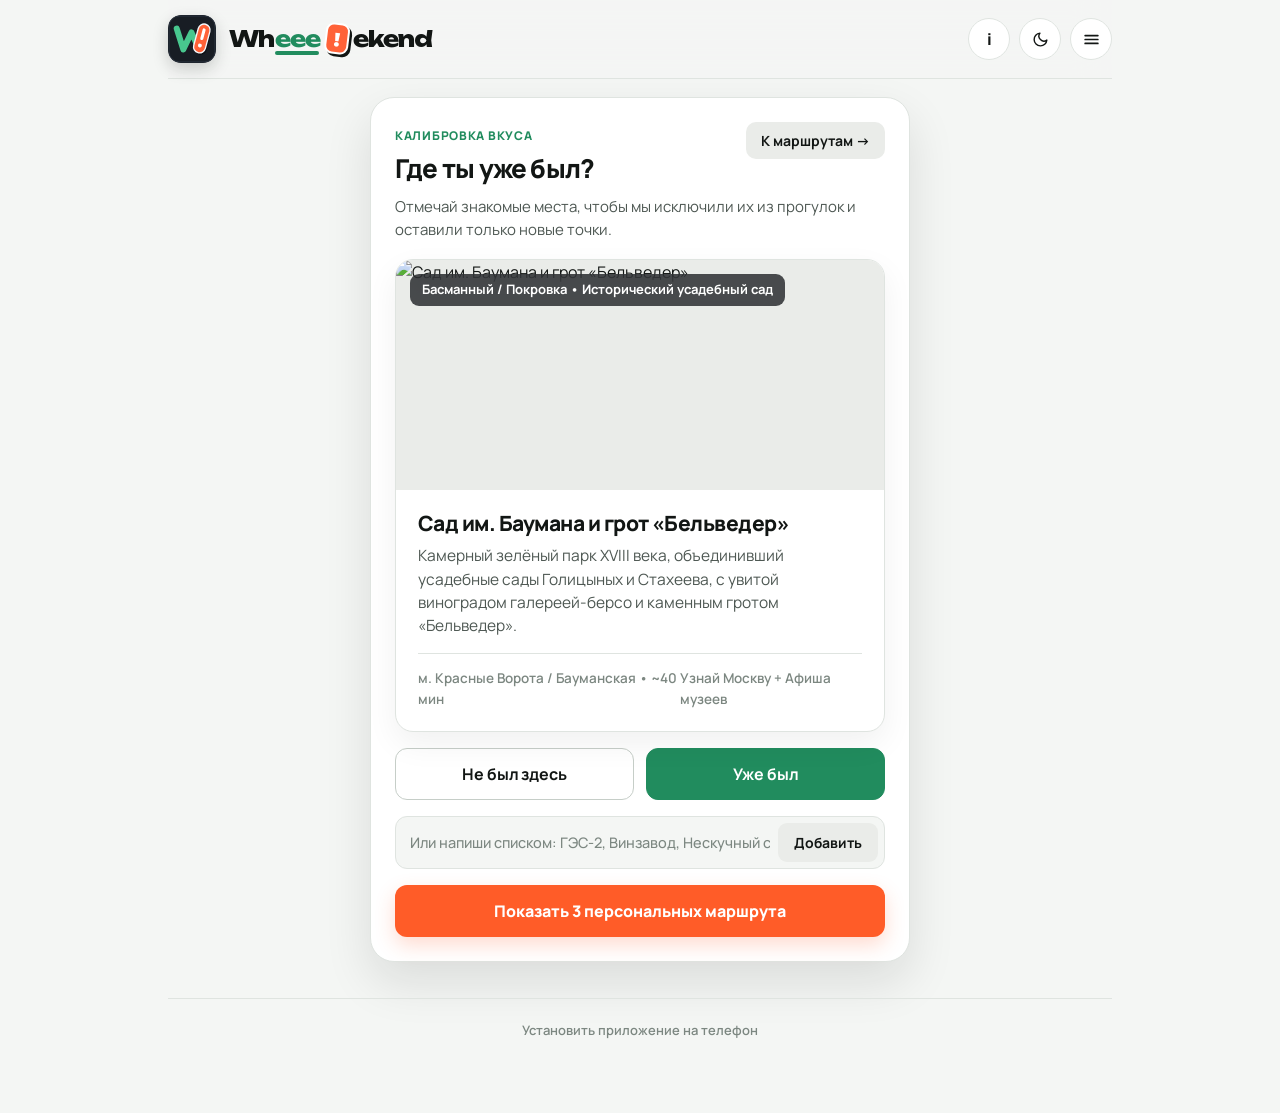
==== index.html @ 203221df "Wheee!ekend PWA: статическая сборка для GitHub Pages" ====
<!DOCTYPE html>
<html lang="ru" data-theme="light">
<head>
  <meta charset="UTF-8" />
  <meta name="viewport" content="width=device-width, initial-scale=1.0, viewport-fit=cover" />
  <meta name="apple-mobile-web-app-capable" content="yes" />
  <meta name="mobile-web-app-capable" content="yes" />
  <meta name="apple-mobile-web-app-status-bar-style" content="default" />
  <meta name="apple-mobile-web-app-title" content="Wheee!ekend" />
  <meta name="application-name" content="Wheee!ekend" />
  <meta name="format-detection" content="telephone=no" />
  <meta name="theme-color" content="#F4F6F4" id="metaThemeColor" />
  <title>Wheee!ekend — Прогулки по Москве и Подмосковью</title>
  <meta name="description" content="Персональные прогулки по Москве и Подмосковью: отмечайте места, где уже были, и получайте маршруты с дворами, выставками и парками. Работает офлайн и помнит ваши отметки." />
  <link rel="manifest" href="manifest.json" />
  <link rel="apple-touch-icon" sizes="180x180" href="apple-touch-icon.png" />
  <link rel="icon" type="image/png" sizes="192x192" href="icon-192.png" />
  <link rel="icon" type="image/svg+xml" href="icon.svg" />
  <link rel="preconnect" href="https://fonts.googleapis.com">
  <link rel="preconnect" href="https://fonts.gstatic.com" crossorigin>
  <link href="https://fonts.googleapis.com/css2?family=Golos+Text:wght@400;500;600;700;800;900&family=JetBrains+Mono:wght@500;700&family=Manrope:wght@500;600;700;800&family=Onest:wght@400;500;600;700;800;900&family=Rubik:ital,wght@0,700;0,800;0,900;1,800&family=Unbounded:wght@600;700;800;900&display=swap" rel="stylesheet">
  <!-- Официальный JS API Яндекс.Карт 2.1 (русский язык) -->
  <script src="https://api-maps.yandex.ru/2.1/?lang=ru_RU" type="text/javascript"></script>
  <link rel="stylesheet" href="styles.css" />
</head>
<body>
  <div class="offline-banner" id="offlineBanner">
    Офлайн-режим — отметки и маршруты сохраняются на телефоне
  </div>
  <div class="app-container">
    <!-- Чистая шапка: слева только иконка и логотип Wheee!ekend, справа — инфо (i), тема и сэндвич-меню -->
    <header class="app-header">
      <div class="brand-block" id="logoHomeBtn">
        <svg class="brand-app-icon" viewBox="0 0 88 88" fill="none" aria-hidden="true">
          <rect width="88" height="88" rx="21" fill="#181D24"/>
          <rect x="2" y="2" width="84" height="84" rx="19" stroke="#2D3644" stroke-width="1.5"/>
          <path d="M16 25 L28 63 L43 32 L57 63 L69 25" stroke="#48C78E" stroke-width="11" stroke-linecap="round" stroke-linejoin="round"/>
          <g transform="rotate(15 62 43)">
            <rect x="51" y="16" width="22" height="54" rx="11" fill="#0D1015" transform="translate(3 3)"/>
            <rect x="51" y="16" width="22" height="54" rx="11" fill="#FF6238" stroke="#F5F7FA" stroke-width="2.5"/>
            <rect x="59.2" y="24" width="5.6" height="22" rx="2.8" fill="#FFFFFF"/>
            <circle cx="62" cy="56.5" r="3.6" fill="#FFFFFF"/>
          </g>
        </svg>

        <span class="wm-hybrid">
          Wh<span class="eee-track">eee</span><span class="bang-hybrid">!</span>ekend
        </span>
      </div>

      <div class="header-actions">
        <!-- Кнопка «i» (Информация об источниках и погоде) -->
        <button type="button" class="icon-circle-btn" id="openInfoModalBtn" title="О приложении и источниках данных" aria-label="Информация">
          i
        </button>

        <!-- Переключатель Тёмной / Светлой темы в правом верхнем углу -->
        <button type="button" class="icon-circle-btn" id="themeToggleBtn" title="Переключить тему" aria-label="Переключить тему">
          <svg id="themeIconSun" class="hidden" width="18" height="18" viewBox="0 0 24 24" fill="none" stroke="currentColor" stroke-width="2" stroke-linecap="round" stroke-linejoin="round">
            <circle cx="12" cy="12" r="5"></circle>
            <line x1="12" y1="1" x2="12" y2="3"></line>
            <line x1="12" y1="21" x2="12" y2="23"></line>
            <line x1="4.22" y1="4.22" x2="5.64" y2="5.64"></line>
            <line x1="18.36" y1="18.36" x2="19.78" y2="19.78"></line>
            <line x1="1" y1="12" x2="3" y2="12"></line>
            <line x1="21" y1="12" x2="23" y2="12"></line>
            <line x1="4.22" y1="19.78" x2="5.64" y2="18.36"></line>
            <line x1="18.36" y1="5.64" x2="19.78" y2="4.22"></line>
          </svg>
          <svg id="themeIconMoon" width="17" height="17" viewBox="0 0 24 24" fill="none" stroke="currentColor" stroke-width="2" stroke-linecap="round" stroke-linejoin="round">
            <path d="M21 12.79A9 9 0 1 1 11.21 3 7 7 0 0 0 21 12.79z"></path>
          </svg>
        </button>

        <!-- Сэндвич-меню -->
        <button type="button" class="icon-circle-btn burger-btn" id="openBurgerMenuBtn" title="Меню разделов" aria-label="Меню">
          <svg width="19" height="19" viewBox="0 0 24 24" fill="none" stroke="currentColor" stroke-width="2.2" stroke-linecap="round">
            <line x1="4" y1="7" x2="20" y2="7"></line>
            <line x1="4" y1="12" x2="20" y2="12"></line>
            <line x1="4" y1="17" x2="20" y2="17"></line>
          </svg>
        </button>
      </div>
    </header>

    <!-- Компактная строка «Дообучить» над контентом (строго в одну линию, кнопка справа) -->
    <div class="teach-slim-bar" id="teachSlimBar">
      <div class="tsb-left">
        <span class="tsb-dot"></span>
        <span class="tsb-text">В памяти <strong id="headerVisitedCount">0</strong> мест</span>
      </div>
      <button type="button" class="tsb-action-btn" id="openSwipeOverlayBtn">
        Дообучить свайпами →
      </button>
    </div>

    <!-- ==================== ЭКРАН 1: СВАЙПЕР КАЛИБРОВКИ (ПРИ ПЕРВОМ ВХОДЕ ИЛИ ПО КНОПКЕ ДООБУЧИТЬ) ==================== -->
    <section id="onboardingSwipeScreen" class="swipe-screen hidden">
      <div class="swipe-screen-inner">
        <div class="swipe-top-bar">
          <div>
            <span class="eyebrow-tag">Калибровка вкуса</span>
            <h2 class="swipe-heading">Где ты уже был?</h2>
          </div>
          <button type="button" class="skip-to-routes-btn" id="finishOnboardingBtn">
            К маршрутам →
          </button>
        </div>

        <p class="swipe-instructions">
          Отмечай знакомые места, чтобы мы исключили их из прогулок и оставили только новые точки.
        </p>

        <!-- Стек карточек для свайпа -->
        <div class="tinder-stage" id="tinderStage">
          <!-- Карточка рендерится из JS -->
        </div>

        <!-- Чистые однострочные кнопки управления свайпом -->
        <div class="tinder-controls">
          <button type="button" class="tinder-action-btn btn-not-visited" id="swipeLeftBtn">
            Не был здесь
          </button>

          <button type="button" class="tinder-action-btn btn-visited" id="swipeRightBtn">
            Уже был
          </button>
        </div>

        <!-- Быстрое текстовое дообучение прямо под свайпером -->
        <div class="swipe-text-teach-box">
          <form id="quickTellForm" class="quick-tell-form">
            <input
              type="text"
              id="quickTellInput"
              placeholder="Или напиши списком: ГЭС-2, Винзавод, Нескучный сад..."
              autocomplete="off"
            />
            <button type="submit">Добавить</button>
          </form>
          <div id="quickTellFeedback" class="quick-tell-feedback hidden"></div>
        </div>

        <div class="swipe-bottom-cta">
          <button type="button" class="primary-cta-wide" id="goMainRoutesBigBtn">
            Показать 3 персональных маршрута
          </button>
        </div>
      </div>
    </section>

    <!-- ==================== ЭКРАН 2: ГЛАВНЫЙ ЭКРАН (ТОЛЬКО МАРШРУТ И НАСТРОЙКА) ==================== -->
    <main id="mainWalkScreen" class="main-walk-screen">
      <!-- Блок настройки прогулки -->
      <section class="walk-builder-card">
        <div class="builder-header">
          <div>
            <span class="eyebrow-tag">Настройка прогулки</span>
            <h1 class="builder-title">Куда пойдём сегодня?</h1>
          </div>
          <button type="button" class="reload-routes-btn" id="reloadRoutesTopBtn">
            Пересобрать маршруты
          </button>
        </div>

        <!-- 1. Фокус прогулки -->
        <div class="builder-row">
          <label class="builder-label">Фокус и настроение</label>
          <div class="pill-selector" id="focusPills">
            <button type="button" class="choice-pill active" data-focus="mix">
              Микс: дворы + выставка + парк
            </button>
            <button type="button" class="choice-pill" data-focus="courtyard">
              Тайные дворы и архитектура
            </button>
            <button type="button" class="choice-pill" data-focus="exhibition">
              Актуальные выставки и музеи
            </button>
            <button type="button" class="choice-pill" data-focus="nature">
              Парки, усадьбы и экотропы
            </button>
            <button type="button" class="choice-pill" data-focus="suburb">
              Выезд в Подмосковье
            </button>
          </div>
        </div>

        <!-- 2. Длительность и Район -->
        <div class="builder-grid-2">
          <div class="builder-row">
            <label class="builder-label">Время на прогулку</label>
            <div class="duration-tabs" id="durationPills">
              <button type="button" class="dur-tab" data-duration="short">
                <strong>1.5–2 часа</strong>
                <span>3 шага</span>
              </button>
              <button type="button" class="dur-tab active" data-duration="medium">
                <strong>2.5–3.5 часа</strong>
                <span>4 шага</span>
              </button>
              <button type="button" class="dur-tab" data-duration="long">
                <strong>4–5 часов</strong>
                <span>5 шагов</span>
              </button>
            </div>
          </div>

          <div class="builder-row">
            <label class="builder-label">Район Москвы или Подмосковья</label>
            <select id="clusterDropdown" class="editorial-select" aria-label="Район прогулки">
              <option value="any">Любой район (3 разных района на выбор)</option>
            </select>
            <label class="new-ex-checkbox">
              <input type="checkbox" id="allowVisitedNewEx" checked />
              <span>Звать в знакомые музеи, если там идёт <strong>новая выставка</strong></span>
            </label>
          </div>
        </div>
      </section>

      <!-- Переключатель 3 предложенных маршрутов (Карусель с выглядывающей карточкой) -->
      <section class="routes-showcase" id="routesShowcaseSection">
        <div class="carousel-section-top">
          <div class="cst-left">
            <span class="eyebrow-tag">Выбери вариант прогулки</span>
            <h2 class="carousel-section-title">3 маршрута на выбор</h2>
          </div>
          <div class="carousel-controls-right">
            <div class="carousel-dots" id="routesCarouselDots"></div>
            <div class="carousel-arrows">
              <button type="button" class="carousel-nav-btn" id="carouselPrevBtn" aria-label="Предыдущий маршрут">←</button>
              <button type="button" class="carousel-nav-btn" id="carouselNextBtn" aria-label="Следующий маршрут">→</button>
            </div>
          </div>
        </div>

        <div class="routes-carousel-viewport" id="routesThreeTabs"></div>

        <!-- Единый блок выбранного маршрута: Обложка -> Карта -> Связанная цепь шагов 1-2-3-4 -->
        <div id="selectedRouteView" class="selected-route-view"></div>
      </section>
    </main>

    <!-- ==================== ЭКРАН 3 (РАЗДЕЛ ИЗ СЭНДВИЧ-МЕНЮ): МОЯ БАЗА ОТМЕЧЕННЫХ МЕСТ ==================== -->
    <section id="memorySectionScreen" class="memory-section-screen hidden">
      <div class="memory-drawer-card">
        <div class="drawer-header-row">
          <div>
            <span class="eyebrow-tag">Раздел памяти</span>
            <h2 class="drawer-title">Отмечено «Уже был»: <span id="drawerVisitedCount">0</span> из <span id="drawerTotalCount">0</span></h2>
          </div>
          <div class="drawer-btn-group">
            <button type="button" class="outline-btn" id="openSwipeFromBottomBtn">
              Дообучить свайпами
            </button>
            <button type="button" class="outline-btn" id="backToRoutesFromMemoryBtn">
              ← Назад к маршрутам
            </button>
          </div>
        </div>

        <p style="font-size:13.5px; color:var(--text-secondary); margin-bottom:14px;">
          Все места ниже исключены из генерации обычных прогулок. Нажми на крестик рядом с местом, если хочешь снова включить его в маршруты.
        </p>

        <div id="visitedChipsContainer" class="visited-chips-list"></div>
      </div>
    </section>

    <!-- Аккуратный скромный футер в самом низу -->
    <footer class="app-minimal-footer">
      <button type="button" class="footer-subtle-link" id="installFooterBtn">
        Установить приложение на телефон
      </button>
      <button type="button" class="footer-subtle-link" id="openIphoneBtn">
        Открыть на iPhone (QR-код)
      </button>
    </footer>
  </div>

  <!-- ==================== ВЫЕЗЖАЮЩЕЕ СПРАВА НА ВЕСЬ ЭКРАН СЭНДВИЧ-МЕНЮ ==================== -->
  <div class="burger-drawer-backdrop" id="burgerMenuModal" aria-hidden="true" inert>
    <aside class="burger-drawer-panel">
      <div class="burger-sheet-top">
        <div class="brand-block" style="pointer-events:none;">
          <svg class="brand-app-icon" style="width:40px;height:40px;border-radius:11px;" viewBox="0 0 88 88" fill="none">
            <rect width="88" height="88" rx="21" fill="#181D24"/>
            <rect x="2" y="2" width="84" height="84" rx="19" stroke="#2D3644" stroke-width="1.5"/>
            <path d="M16 25 L28 63 L43 32 L57 63 L69 25" stroke="#48C78E" stroke-width="11" stroke-linecap="round" stroke-linejoin="round"/>
            <g transform="rotate(15 62 43)">
              <rect x="51" y="16" width="22" height="54" rx="11" fill="#0D1015" transform="translate(3 3)"/>
              <rect x="51" y="16" width="22" height="54" rx="11" fill="#FF6238" stroke="#F5F7FA" stroke-width="2.5"/>
              <rect x="59.2" y="24" width="5.6" height="22" rx="2.8" fill="#FFFFFF"/>
              <circle cx="62" cy="56.5" r="3.6" fill="#FFFFFF"/>
            </g>
          </svg>
          <span class="wm-hybrid" style="font-size:19px;">
            Wh<span class="eee-track">eee</span><span class="bang-hybrid" style="width:21px;height:27px;font-size:16px;">!</span>ekend
          </span>
        </div>
        <button type="button" class="close-btn" id="closeBurgerMenuBtn" aria-label="Закрыть меню">✕</button>
      </div>

      <!-- Выделенная плашка «Дообучить» прямо сверху в сэндвич-меню -->
      <div class="burger-teach-card">
        <div>
          <span class="eyebrow-tag">Калибровка вкуса</span>
          <h3>Дообучить систему свайпами</h3>
          <p>Отмечено «Уже был»: <strong id="burgerVisitedCount">0</strong> мест</p>
        </div>
        <button type="button" class="primary-cta-wide" id="burgerOpenSwipeBtn" style="height:48px; font-size:15px;">
          Открыть карточки свайпа
        </button>
      </div>

      <!-- Разделы навигации -->
      <nav class="burger-nav-list">
        <button type="button" class="burger-nav-item" id="installAppBtn">
          <span>Установить приложение на телефон</span>
          <span class="nav-arrow">↓</span>
        </button>
        <button type="button" class="burger-nav-item" id="navToRoutesBtn">
          <span>Маршруты прогулки</span>
          <span class="nav-arrow">→</span>
        </button>
        <button type="button" class="burger-nav-item" id="navToMemoryBtn">
          <span>Мои посещённые места (база «Уже был»)</span>
          <span class="nav-arrow">→</span>
        </button>
        <button type="button" class="burger-nav-item" id="navToInfoBtn">
          <span>Источники данных и синхронизация</span>
          <span class="nav-arrow">→</span>
        </button>
        <button type="button" class="burger-nav-item" id="burgerToggleThemeBtn">
          <span>Тема оформления: <strong id="burgerThemeStatus">Светлая</strong></span>
          <span class="nav-arrow">Сменить</span>
        </button>
      </nav>

      <div class="burger-sheet-footer">
        Wheee!ekend • Персональные маршруты по Москве и МО
      </div>
    </aside>
  </div>

  <!-- ==================== МОДАЛКА «i» (О ПРИЛОЖЕНИИ И ИСТОЧНИКАХ) ==================== -->
  <div class="modal-overlay hidden" id="infoModal">
    <div class="modal-box">
      <div class="modal-top">
        <h3>Источники данных и погода</h3>
        <button type="button" class="close-btn" id="closeInfoModalBtn">✕</button>
      </div>
      <div class="info-modal-content">
        <div class="info-weather-row">
          <span>Погода сейчас:</span>
          <strong id="weatherChip">Москва</strong>
        </div>
        <p class="modal-p" id="sourcesSubtitle">
          Маршруты строятся на базе портала «Узнай Москву» (um.mos.ru), афиши KudaGo, актуальных выставок московских музеев и пешей маршрутизации Яндекс.Карт.
        </p>
        <button type="button" class="outline-btn" id="syncRussianSourcesBtn" style="width:100%; padding:12px;">
          Обновить базу (Узнай Москву + KudaGo)
        </button>
      </div>
    </div>
  </div>

  <!-- ==================== МОДАЛКА: ОТКРЫТЬ НА IPHONE ==================== -->
  <div class="modal-overlay hidden" id="iphoneModal">
    <div class="modal-box">
      <div class="modal-top">
        <h3>Открыть на iPhone</h3>
        <button type="button" class="close-btn" id="closeIphoneModal">✕</button>
      </div>
      <p class="modal-p">
        Наведи камеру iPhone на QR-код (в одной Wi‑Fi сети с Mac) и в Safari нажми <strong>«Поделиться» → «На экран Домой»</strong>:
      </p>
      <div class="qr-card">
        <img id="qrImage" width="180" height="180" alt="QR" />
        <a id="iphoneDirectLink" href="#" target="_blank">http://localhost:3456</a>
      </div>
    </div>
  </div>

  <!-- ==================== МОДАЛКА УСТАНОВКИ ПРИЛОЖЕНИЯ ==================== -->
  <div class="modal-overlay hidden" id="installModal">
    <div class="modal-box install-modal-box">
      <div class="modal-top">
        <h3>Установить Wheee!ekend</h3>
        <button type="button" class="close-btn" id="closeInstallModal" aria-label="Закрыть">✕</button>
      </div>

      <div id="installIosSteps">
        <p class="modal-p">
          На iPhone приложение ставится прямо из Safari — без App Store:
        </p>
        <ol class="install-steps">
          <li>Нажмите кнопку <strong>«Поделиться»</strong> внизу экрана (квадрат со стрелкой вверх).</li>
          <li>Выберите <strong>«На экран Домой»</strong>.</li>
          <li>Нажмите <strong>«Добавить»</strong> — иконка <strong>W!</strong> появится на домашнем экране.</li>
        </ol>
      </div>

      <div id="installOtherSteps" class="hidden">
        <p class="modal-p">
          Установите приложение через меню браузера:
        </p>
        <ol class="install-steps">
          <li>Откройте меню браузера <strong>⋮</strong> или <strong>«Поделиться»</strong>.</li>
          <li>Выберите <strong>«Установить приложение»</strong> или <strong>«Добавить на главный экран»</strong>.</li>
          <li>Подтвердите установку.</li>
        </ol>
      </div>

      <div class="install-note" id="installOfflineNote">
        После установки приложение открывается без адресной строки, помнит ваши отметки
        и сохраняет маршруты на телефоне. Открывайте его с иконки на домашнем экране.
      </div>
    </div>
  </div>

  <div id="toastBar" class="toast-bar hidden"></div>

  <script src="offline_engine.js"></script>
  <script src="app.js"></script>
</body>
</html>
---- styles.css ----
/* Встроенный глиф-набор Unbounded 800/900 для логотипа Wheee!ekend — никогда не слетает */
@font-face {
  font-family: 'UnboundedLogo';
  font-style: normal;
  font-weight: 800 900;
  font-display: block;
  src: url([data-uri]) format('woff2');
}

/* ==================== СВЕТЛАЯ ТЕМА (ПО УМОЛЧАНИЮ) ==================== */
:root,
[data-theme="light"] {
  --bg-page: #F4F6F4;
  --bg-header: rgba(244, 246, 244, 0.9);
  --bg-surface: #FFFFFF;
  --bg-subtle: #EAECE9;
  --bg-hero: linear-gradient(165deg, #FFFFFF 0%, #F1F7F4 100%);
  --bg-dark-ink: #141816;
  --text-main: #121614;
  --text-secondary: #4E5853;
  --text-muted: #7C8781;
  --border-line: #DFE4E0;
  --border-strong: #C6CEC8;
  --accent-orange: #FF5C28;
  --accent-orange-soft: #FFF1EC;
  --highlight-green: #218C5E;
  --highlight-green-soft: #E5F5EE;
  --highlight-green-text: #FFFFFF;
  --wordmark-main: #121614;
  --wordmark-eee: #218C5E;
  --bang-shadow: #121614;
  --radius-xl: 24px;
  --radius-lg: 16px;
  --radius-md: 12px;
  --radius-sm: 8px;
  --shadow-card: 0 12px 32px rgba(18, 22, 20, 0.06);
  --shadow-elevated: 0 20px 48px rgba(18, 22, 20, 0.11);
}

/* ==================== ТЁМНАЯ ТЕМА ==================== */
[data-theme="dark"] {
  --bg-page: #111418;
  --bg-header: rgba(17, 20, 24, 0.9);
  --bg-surface: #191D23;
  --bg-subtle: #222831;
  --bg-hero: linear-gradient(165deg, #1E242D 0%, #172322 100%);
  --bg-dark-ink: #F3F5F7;
  --text-main: #F4F6F8;
  --text-secondary: #A2ACB9;
  --text-muted: #6E7887;
  --border-line: #282F39;
  --border-strong: #38414F;
  --accent-orange: #FF6238;
  --accent-orange-soft: rgba(255, 98, 56, 0.15);
  --highlight-green: #48C78E;
  --highlight-green-soft: rgba(72, 199, 142, 0.15);
  --highlight-green-text: #111418;
  --wordmark-main: #F5F7FA;
  --wordmark-eee: #48C78E;
  --bang-shadow: #090B0E;
  --shadow-card: 0 16px 38px rgba(0, 0, 0, 0.32);
  --shadow-elevated: 0 24px 54px rgba(0, 0, 0, 0.48);
}

* {
  box-sizing: border-box;
  margin: 0;
  padding: 0;
  -webkit-tap-highlight-color: transparent;
  -webkit-font-smoothing: antialiased;
}

body {
  font-family: 'Manrope', -apple-system, BlinkMacSystemFont, "SF Pro Display", sans-serif;
  font-size: 16px;
  background-color: var(--bg-page);
  color: var(--text-main);
  line-height: 1.5;
  min-height: 100vh;
  transition: background-color 0.2s ease, color 0.2s ease;
}

.app-container {
  max-width: 980px;
  margin: 0 auto;
  padding: 0 18px 68px;
}

.hidden {
  display: none !important;
}

/* ==================== ШАПКА И ЛОГОТИП WHEEE!EKEND ==================== */
.app-header {
  position: sticky;
  top: 0;
  z-index: 50;
  background: var(--bg-header);
  backdrop-filter: blur(18px);
  -webkit-backdrop-filter: blur(18px);
  border-bottom: 1px solid var(--border-line);
  padding: 15px 0;
  margin-bottom: 18px;
  display: flex;
  align-items: center;
  justify-content: space-between;
  gap: 14px;
}

.brand-block {
  display: flex;
  align-items: center;
  gap: 13px;
  cursor: pointer;
}

.brand-app-icon {
  width: 48px;
  height: 48px;
  border-radius: 13px;
  flex-shrink: 0;
  box-shadow: 0 6px 16px rgba(0, 0, 0, 0.18);
}

/* Пухлое фирменное начертание Wheee!ekend 1-в-1 со скриншота */
.wm-hybrid {
  font-family: 'UnboundedLogo', 'Unbounded', sans-serif;
  font-weight: 800;
  font-size: 22px;
  letter-spacing: -0.04em;
  color: var(--wordmark-main);
  display: inline-flex;
  align-items: center;
  line-height: 1;
}

.wm-hybrid .eee-track {
  position: relative;
  display: inline-block;
  margin: 0 1px;
  color: var(--wordmark-eee);
}

.wm-hybrid .eee-track::after {
  content: "";
  position: absolute;
  left: 0;
  right: 2px;
  bottom: -4.5px;
  height: 3.5px;
  background: currentColor;
  border-radius: 99px;
}

.wm-hybrid .bang-hybrid {
  display: inline-flex;
  align-items: center;
  justify-content: center;
  width: 24px;
  height: 31px;
  margin: 0 3.5px;
  background: #FF6238;
  color: #FFFFFF;
  border: 2px solid #FFFFFF;
  border-radius: 8px;
  font-size: 18px;
  font-weight: 900;
  transform: rotate(7deg) translateY(-1px);
  box-shadow: 2.5px 2.5px 0px var(--bang-shadow);
  flex-shrink: 0;
}

.header-actions {
  display: flex;
  align-items: center;
  gap: 9px;
}

.icon-circle-btn {
  width: 42px;
  height: 42px;
  border-radius: 50%;
  background: var(--bg-surface);
  border: 1.5px solid var(--border-line);
  color: var(--text-main);
  font-family: inherit;
  font-size: 16px;
  font-weight: 800;
  display: inline-flex;
  align-items: center;
  justify-content: center;
  cursor: pointer;
  transition: border-color 0.15s ease, transform 0.12s ease;
}

.icon-circle-btn:hover {
  border-color: var(--border-strong);
}

.icon-circle-btn:active {
  transform: scale(0.95);
}

/* Строка «Дообучить» под шапкой — строго в одну строку, кнопка всегда справа, Apple-скругления */
.teach-slim-bar {
  background: var(--bg-surface);
  border: 1px solid var(--border-line);
  border-radius: 16px;
  padding: 10px 12px 10px 16px;
  margin-bottom: 18px;
  display: flex;
  align-items: center;
  justify-content: space-between;
  gap: 12px;
  flex-wrap: nowrap;
}

.tsb-left {
  display: inline-flex;
  align-items: center;
  gap: 10px;
  font-size: 15px;
  font-weight: 600;
  color: var(--text-secondary);
  min-width: 0;
  white-space: nowrap;
  overflow: hidden;
  text-overflow: ellipsis;
}

.tsb-left strong {
  color: var(--text-main);
  font-weight: 800;
}

.tsb-dot {
  width: 8px;
  height: 8px;
  border-radius: 50%;
  background: var(--highlight-green);
  flex-shrink: 0;
}

.tsb-action-btn {
  background: var(--highlight-green-soft);
  color: var(--highlight-green);
  border: none;
  border-radius: 10px;
  padding: 8px 14px;
  font-family: inherit;
  font-size: 13.5px;
  font-weight: 700;
  cursor: pointer;
  white-space: nowrap;
  flex-shrink: 0;
  transition: opacity 0.15s ease;
}

.tsb-action-btn:hover {
  opacity: 0.88;
}

.eyebrow-tag {
  display: inline-block;
  font-size: 12px;
  font-weight: 800;
  text-transform: uppercase;
  letter-spacing: 0.06em;
  color: var(--highlight-green);
  margin-bottom: 4px;
}

/* ==================== ЭКРАН 1: СВАЙПЕР КАЛИБРОВКИ ==================== */
.swipe-screen {
  max-width: 540px;
  margin: 0 auto 36px;
}

.swipe-screen-inner {
  background: var(--bg-surface);
  border: 1px solid var(--border-line);
  border-radius: var(--radius-xl);
  padding: 24px;
  box-shadow: var(--shadow-elevated);
}

.swipe-top-bar {
  display: flex;
  align-items: flex-start;
  justify-content: space-between;
  gap: 12px;
  margin-bottom: 8px;
}

.swipe-heading {
  font-size: 26px;
  font-weight: 800;
  letter-spacing: -0.03em;
}

.skip-to-routes-btn {
  background: var(--bg-subtle);
  color: var(--text-main);
  border: none;
  border-radius: 10px;
  padding: 9px 15px;
  font-family: inherit;
  font-size: 14px;
  font-weight: 700;
  cursor: pointer;
  white-space: nowrap;
}

.swipe-instructions {
  font-size: 15px;
  color: var(--text-secondary);
  margin-bottom: 18px;
}

.tinder-stage {
  position: relative;
  min-height: 410px;
  display: flex;
  align-items: stretch;
  justify-content: center;
  perspective: 1000px;
  margin-bottom: 16px;
  user-select: none;
}

.tinder-card {
  width: 100%;
  background: var(--bg-surface);
  border: 1px solid var(--border-line);
  border-radius: 18px;
  overflow: hidden;
  display: flex;
  flex-direction: column;
  justify-content: space-between;
  position: relative;
  cursor: grab;
  box-shadow: var(--shadow-card);
  transition: transform 0.22s ease, opacity 0.22s ease;
  touch-action: pan-y;
}

.tinder-card:active {
  cursor: grabbing;
}

.swipe-stamp {
  position: absolute;
  top: 16px;
  z-index: 10;
  padding: 7px 14px;
  border-radius: 10px;
  font-size: 14px;
  font-weight: 800;
  opacity: 0;
  pointer-events: none;
  transition: opacity 0.12s ease;
}

.stamp-visited {
  left: 16px;
  background: var(--highlight-green);
  color: var(--highlight-green-text);
}

.stamp-unvisited {
  right: 16px;
  background: rgba(20, 24, 22, 0.85);
  color: #FFFFFF;
}

.tinder-photo-wrap {
  position: relative;
  height: 230px;
  width: 100%;
  background: var(--bg-subtle);
  overflow: hidden;
}

.tinder-photo {
  width: 100%;
  height: 100%;
  object-fit: cover;
  display: block;
}

.tinder-photo-badges {
  position: absolute;
  top: 14px;
  left: 14px;
  right: 14px;
  display: flex;
  justify-content: space-between;
  gap: 8px;
  flex-wrap: wrap;
}

.photo-badge {
  background: rgba(18, 21, 25, 0.75);
  backdrop-filter: blur(12px);
  -webkit-backdrop-filter: blur(12px);
  color: #FFFFFF;
  font-size: 13px;
  font-weight: 700;
  padding: 6px 12px;
  border-radius: 9px;
}

.tinder-body {
  padding: 20px 22px 22px;
  flex: 1;
  display: flex;
  flex-direction: column;
  justify-content: space-between;
}

.tinder-title {
  font-size: 21px;
  font-weight: 800;
  letter-spacing: -0.025em;
  line-height: 1.25;
  margin-bottom: 8px;
  color: var(--text-main);
}

.tinder-desc {
  font-size: 15.5px;
  color: var(--text-secondary);
  line-height: 1.5;
  margin-bottom: 16px;
}

.tinder-meta-footer {
  display: flex;
  align-items: center;
  justify-content: space-between;
  font-size: 13.5px;
  font-weight: 600;
  color: var(--text-muted);
  padding-top: 14px;
  border-top: 1px solid var(--border-line);
}

.tinder-controls {
  display: grid;
  grid-template-columns: 1fr 1fr;
  gap: 12px;
  margin-bottom: 16px;
}

.tinder-action-btn {
  height: 52px;
  border-radius: 12px;
  font-family: inherit;
  font-size: 16px;
  font-weight: 700;
  letter-spacing: -0.01em;
  cursor: pointer;
  display: inline-flex;
  align-items: center;
  justify-content: center;
  transition: transform 0.12s ease, opacity 0.15s ease;
}

.tinder-action-btn:active {
  transform: scale(0.97);
}

.btn-not-visited {
  background: var(--bg-surface);
  border: 1.5px solid var(--border-strong);
  color: var(--text-main);
}

.btn-visited {
  background: var(--highlight-green);
  border: 1.5px solid var(--highlight-green);
  color: var(--highlight-green-text);
}

.swipe-text-teach-box {
  margin-bottom: 16px;
}

.quick-tell-form {
  display: flex;
  gap: 8px;
  background: var(--bg-page);
  border: 1px solid var(--border-line);
  border-radius: 12px;
  padding: 6px 6px 6px 14px;
}

.quick-tell-form input {
  flex: 1;
  background: transparent;
  border: none;
  font-family: inherit;
  font-size: 14.5px;
  font-weight: 500;
  color: var(--text-main);
  outline: none;
}

.quick-tell-form input::placeholder {
  color: var(--text-muted);
}

.quick-tell-form button {
  background: var(--bg-subtle);
  color: var(--text-main);
  border: none;
  border-radius: 9px;
  padding: 10px 16px;
  font-family: inherit;
  font-size: 14px;
  font-weight: 700;
  cursor: pointer;
}

.quick-tell-feedback {
  margin-top: 8px;
  font-size: 13.5px;
  color: var(--highlight-green);
  font-weight: 700;
}

.primary-cta-wide {
  width: 100%;
  height: 52px;
  background: var(--accent-orange);
  color: #FFFFFF;
  border: none;
  border-radius: 12px;
  font-family: inherit;
  font-size: 16px;
  font-weight: 800;
  cursor: pointer;
  box-shadow: 0 8px 20px rgba(255, 92, 40, 0.22);
}

/* ==================== ЭКРАН 2: КОНСТРУКТОР ПРОГУЛКИ (APPLE HIG) ==================== */
.walk-builder-card {
  background: var(--bg-surface);
  border: 1px solid var(--border-line);
  border-radius: 22px;
  padding: 22px;
  margin-bottom: 24px;
  box-shadow: var(--shadow-card);
}

.builder-header {
  display: flex;
  align-items: center;
  justify-content: space-between;
  gap: 14px;
  flex-wrap: wrap;
  margin-bottom: 18px;
  padding-bottom: 16px;
  border-bottom: 1px solid var(--border-line);
}

.builder-title {
  font-size: 26px;
  font-weight: 800;
  letter-spacing: -0.03em;
}

.reload-routes-btn {
  background: var(--accent-orange);
  color: #FFFFFF;
  border: none;
  border-radius: 12px;
  padding: 12px 18px;
  font-family: inherit;
  font-size: 15px;
  font-weight: 700;
  cursor: pointer;
  display: inline-flex;
  align-items: center;
  gap: 8px;
  box-shadow: 0 6px 16px rgba(255, 92, 40, 0.22);
  transition: transform 0.15s ease, opacity 0.15s ease;
}

.reload-routes-btn:active {
  transform: scale(0.97);
}

.reload-routes-btn.is-spinning {
  opacity: 0.85;
  pointer-events: none;
}

.builder-row {
  margin-bottom: 18px;
}

.builder-row:last-child {
  margin-bottom: 0;
}

.builder-label {
  display: block;
  font-size: 13px;
  font-weight: 700;
  color: var(--text-muted);
  margin-bottom: 9px;
}

.pill-selector {
  display: flex;
  gap: 8px;
  overflow-x: auto;
  padding-bottom: 4px;
  scrollbar-width: none;
}

.pill-selector::-webkit-scrollbar {
  display: none;
}

.choice-pill {
  background: var(--bg-page);
  color: var(--text-secondary);
  border: 1px solid var(--border-line);
  border-radius: 11px;
  padding: 10px 15px;
  font-family: inherit;
  font-size: 14.5px;
  font-weight: 600;
  white-space: nowrap;
  cursor: pointer;
  transition: all 0.15s ease;
}

.choice-pill.active {
  background: var(--bg-dark-ink);
  color: var(--bg-surface);
  border-color: var(--bg-dark-ink);
  font-weight: 700;
}

.builder-grid-2 {
  display: grid;
  grid-template-columns: 1.1fr 1fr;
  gap: 18px;
  align-items: start;
}

@media (max-width: 720px) {
  .builder-grid-2 {
    grid-template-columns: 1fr;
  }
}

.duration-tabs {
  display: grid;
  grid-template-columns: repeat(3, 1fr);
  gap: 8px;
}

.dur-tab {
  background: var(--bg-page);
  border: 1px solid var(--border-line);
  border-radius: 11px;
  padding: 10px 8px;
  text-align: center;
  cursor: pointer;
  display: flex;
  flex-direction: column;
  gap: 2px;
  font-family: inherit;
  color: var(--text-secondary);
  transition: all 0.15s ease;
}

.dur-tab strong {
  font-size: 14.5px;
  font-weight: 800;
  color: var(--text-main);
}

.dur-tab span {
  font-size: 12px;
  color: var(--text-muted);
}

.dur-tab.active {
  background: var(--bg-dark-ink);
  border-color: var(--bg-dark-ink);
}

.dur-tab.active strong,
.dur-tab.active span {
  color: var(--bg-surface);
}

.editorial-select {
  width: 100%;
  appearance: none;
  -webkit-appearance: none;
  background-color: var(--bg-page);
  background-image: url("data:image/svg+xml,%3Csvg xmlns='http://www.w3.org/2000/svg' width='18' height='18' viewBox='0 0 24 24' fill='none' stroke='%236E7887' stroke-width='2.4' stroke-linecap='round' stroke-linejoin='round'%3E%3Cpolyline points='6 9 12 15 18 9'%3E%3C/polyline%3E%3C/svg%3E");
  background-repeat: no-repeat;
  background-position: right 16px center;
  background-size: 18px 18px;
  border: 1px solid var(--border-line);
  border-radius: 11px;
  padding: 11px 46px 11px 14px;
  font-family: inherit;
  font-size: 14.5px;
  font-weight: 700;
  color: var(--text-main);
  outline: none;
  margin-bottom: 10px;
  cursor: pointer;
  transition: border-color 0.15s ease;
}

.editorial-select:hover,
.editorial-select:focus {
  border-color: var(--border-strong);
}

.new-ex-checkbox {
  display: flex;
  align-items: center;
  gap: 9px;
  font-size: 13.5px;
  color: var(--text-secondary);
  cursor: pointer;
}

.new-ex-checkbox input {
  accent-color: var(--highlight-green);
  width: 16px;
  height: 16px;
}

/* ==================== КАРУСЕЛЬ 3 МАРШРУТОВ (APPLE MAPS / iOS PICKER) ==================== */
.routes-showcase {
  transition: opacity 0.22s ease;
}

.routes-showcase.is-reloading {
  opacity: 0.45;
  pointer-events: none;
}

.carousel-section-top {
  display: flex;
  align-items: flex-end;
  justify-content: space-between;
  gap: 12px;
  margin-bottom: 12px;
  padding: 0 2px;
}

.carousel-section-title {
  font-size: 21px;
  font-weight: 800;
  letter-spacing: -0.025em;
}

.carousel-controls-right {
  display: flex;
  align-items: center;
  gap: 12px;
}

.carousel-dots {
  display: inline-flex;
  align-items: center;
  gap: 6px;
}

.carousel-dot {
  width: 7px;
  height: 7px;
  border-radius: 99px;
  background: var(--border-strong);
  border: none;
  padding: 0;
  cursor: pointer;
  transition: width 0.2s ease, background-color 0.2s ease;
}

.carousel-dot.active {
  width: 20px;
  background: var(--text-main);
}

.carousel-arrows {
  display: inline-flex;
  gap: 6px;
}

.carousel-nav-btn {
  width: 34px;
  height: 34px;
  border-radius: 10px;
  background: var(--bg-surface);
  border: 1px solid var(--border-line);
  color: var(--text-main);
  font-family: inherit;
  font-size: 15px;
  font-weight: 700;
  cursor: pointer;
  display: inline-flex;
  align-items: center;
  justify-content: center;
  transition: border-color 0.15s ease;
}

.carousel-nav-btn:hover {
  border-color: var(--border-strong);
}

/* Горизонтальная лента карусели с выглядывающей следующей карточкой */
.routes-carousel-viewport {
  display: flex;
  gap: 12px;
  overflow-x: auto;
  scroll-snap-type: x mandatory;
  scroll-behavior: smooth;
  padding: 2px 48px 14px 2px;
  margin-bottom: 4px;
  scrollbar-width: none;
}

.routes-carousel-viewport::-webkit-scrollbar {
  display: none;
}

/* Карточка выбора маршрута по стандарту Apple HIG */
.route-tab-card {
  flex: 0 0 74%;
  max-width: 410px;
  scroll-snap-align: start;
  background: var(--bg-surface);
  border: 1.5px solid var(--border-line);
  border-radius: 16px;
  padding: 16px 18px;
  text-align: left;
  font-family: inherit;
  cursor: pointer;
  position: relative;
  display: flex;
  flex-direction: column;
  justify-content: space-between;
  gap: 10px;
  transition: border-color 0.18s ease, box-shadow 0.18s ease, opacity 0.18s ease;
  opacity: 0.62;
}

@media (max-width: 640px) {
  .route-tab-card {
    flex: 0 0 82%;
  }
}

.route-tab-card:hover {
  opacity: 0.88;
}

.route-tab-card.active {
  opacity: 1;
  border-color: var(--text-main);
  box-shadow: var(--shadow-card);
}

.rtc-top-row {
  display: flex;
  align-items: center;
  justify-content: space-between;
  gap: 10px;
}

.rtc-badge {
  font-size: 12.5px;
  font-weight: 700;
  color: var(--text-secondary);
  background: var(--bg-subtle);
  padding: 4px 10px;
  border-radius: 8px;
}

.route-tab-card.active .rtc-badge {
  color: var(--highlight-green);
  background: var(--highlight-green-soft);
}

/* Визуальный кружок-галочка в духе iOS / Apple Maps вместо текста «Выбран / Открыть» */
.rtc-check-circle {
  width: 24px;
  height: 24px;
  border-radius: 50%;
  border: 1.5px solid var(--border-strong);
  background: transparent;
  color: transparent;
  display: inline-flex;
  align-items: center;
  justify-content: center;
  flex-shrink: 0;
  transition: all 0.16s ease;
}

.route-tab-card.active .rtc-check-circle {
  background: var(--bg-dark-ink);
  border-color: var(--bg-dark-ink);
  color: var(--bg-surface);
}

.rtc-title {
  font-size: 18px;
  font-weight: 800;
  letter-spacing: -0.025em;
  line-height: 1.25;
  color: var(--text-main);
  display: -webkit-box;
  -webkit-line-clamp: 2;
  -webkit-box-orient: vertical;
  overflow: hidden;
}

.rtc-metrics-row {
  display: flex;
  align-items: center;
  gap: 7px;
  font-size: 13.5px;
  font-weight: 600;
  color: var(--text-secondary);
}

.rtc-metric-sep {
  color: var(--text-muted);
}

/* ==================== ЕДИНЫЙ БЛОК ВЫБРАННОГО МАРШРУТА (APPLE HIG) ==================== */
.route-detail-sheet {
  background: var(--bg-surface);
  border: 1px solid var(--border-line);
  border-radius: 22px;
  overflow: hidden;
  box-shadow: var(--shadow-card);
  margin-bottom: 28px;
}

/* 1. ЗАГЛАВНАЯ КАРТОЧКА-ОБЛОЖКА МАРШРУТА */
.rds-header {
  background: var(--bg-hero);
  padding: 26px 26px 22px;
  border-bottom: 1.5px solid var(--border-line);
  position: relative;
}

.rds-pills {
  display: flex;
  gap: 8px;
  flex-wrap: wrap;
  align-items: center;
  margin-bottom: 12px;
}

.rds-active-route-indicator {
  background: var(--accent-orange);
  color: #FFFFFF;
  font-size: 12px;
  font-weight: 800;
  text-transform: uppercase;
  letter-spacing: 0.04em;
  padding: 5px 11px;
  border-radius: 8px;
}

.rds-pill-cluster {
  background: var(--highlight-green-soft);
  color: var(--highlight-green);
  font-size: 13px;
  font-weight: 700;
  padding: 5px 11px;
  border-radius: 8px;
}

.rds-pill-tag {
  background: var(--bg-surface);
  border: 1px solid var(--border-line);
  color: var(--text-secondary);
  font-size: 13px;
  font-weight: 600;
  padding: 5px 11px;
  border-radius: 8px;
}

.rds-title {
  font-size: 27px;
  font-weight: 800;
  letter-spacing: -0.03em;
  line-height: 1.2;
  margin-bottom: 8px;
}

.rds-subtitle {
  font-size: 16px;
  color: var(--text-secondary);
  line-height: 1.5;
  margin-bottom: 18px;
}

.rds-stats-bar {
  display: grid;
  grid-template-columns: repeat(auto-fit, minmax(150px, 1fr));
  gap: 12px;
  background: var(--bg-surface);
  border: 1px solid var(--border-line);
  padding: 14px 16px;
  border-radius: 14px;
}

.rds-stat span {
  display: block;
  font-size: 12px;
  font-weight: 700;
  color: var(--text-muted);
  margin-bottom: 3px;
}

.rds-stat strong {
  font-size: 16px;
  font-weight: 800;
  color: var(--text-main);
}

/* 2. ЯНДЕКС.КАРТА, СВЯЗАННАЯ С ОБЛОЖКОЙ И ШАГАМИ */
.yandex-map-section {
  border-bottom: 1.5px solid var(--border-line);
  background: var(--bg-subtle);
  position: relative;
}

.yandex-map-toolbar {
  display: flex;
  align-items: center;
  justify-content: space-between;
  gap: 10px;
  padding: 12px 24px;
  background: var(--bg-page);
  border-bottom: 1px solid var(--border-line);
  font-size: 14px;
  font-weight: 700;
}

.ymap-brand-badge {
  display: inline-flex;
  align-items: center;
  gap: 8px;
  color: var(--text-main);
}

.ymap-red-letter {
  color: #FC3F1D;
  font-weight: 900;
  font-size: 16px;
}

.ymap-mode-switch {
  display: inline-flex;
  gap: 6px;
}

.ymap-mode-btn {
  background: var(--bg-surface);
  color: var(--text-secondary);
  border: 1px solid var(--border-line);
  border-radius: 10px;
  padding: 6px 13px;
  font-family: inherit;
  font-size: 13px;
  font-weight: 700;
  cursor: pointer;
}

.ymap-mode-btn.active {
  background: var(--bg-dark-ink);
  color: var(--bg-surface);
  border-color: var(--bg-dark-ink);
}

.yandex-map-canvas {
  width: 100%;
  height: 340px;
  position: relative;
}

.yandex-widget-iframe {
  width: 100%;
  height: 340px;
  border: none;
  display: block;
}

/* Мостик-соединитель от Карты к Первому Шагу */
.map-to-steps-bridge {
  display: flex;
  align-items: center;
  gap: 14px;
  padding: 18px 26px 6px;
  background: var(--bg-surface);
}

.bridge-spine-node {
  width: 40px;
  display: flex;
  flex-direction: column;
  align-items: center;
  flex-shrink: 0;
}

.bridge-dot {
  width: 14px;
  height: 14px;
  border-radius: 50%;
  background: var(--highlight-green);
  box-shadow: 0 0 0 5px var(--highlight-green-soft);
}

.bridge-label {
  font-size: 13px;
  font-weight: 800;
  text-transform: uppercase;
  letter-spacing: 0.06em;
  color: var(--highlight-green);
}

/* 3. СКВОЗНАЯ ЦЕПОЧКА ШАГОВ МАРШРУТА (ЯВНЫЙ ТАЙМЛАЙН-ХРЕБЕТ) */
.rds-stops-list {
  padding: 12px 26px 26px;
  display: flex;
  flex-direction: column;
}

.timeline-step-row {
  display: grid;
  grid-template-columns: 40px 1fr;
  gap: 16px;
  position: relative;
}

/* Левая колонка со сквозной линией маршрута и крупным кружком шага */
.timeline-rail {
  display: flex;
  flex-direction: column;
  align-items: center;
  position: relative;
}

.timeline-node-badge {
  width: 40px;
  height: 40px;
  border-radius: 50%;
  background: var(--accent-orange);
  color: #FFFFFF;
  font-size: 16px;
  font-weight: 800;
  display: flex;
  align-items: center;
  justify-content: center;
  box-shadow: 0 4px 12px rgba(255, 92, 40, 0.32);
  z-index: 2;
  flex-shrink: 0;
}

.timeline-rail-line {
  width: 4px;
  flex: 1;
  background: var(--highlight-green);
  border-radius: 99px;
  margin: 6px 0;
  min-height: 24px;
}

.timeline-step-row:last-child .timeline-rail-line {
  display: none;
}

/* Переход пешком между шагами — явно сидит на линии маршрута */
.walk-connector-row {
  display: grid;
  grid-template-columns: 40px 1fr;
  gap: 16px;
  align-items: center;
  margin: 2px 0 10px;
}

.walk-connector-rail {
  display: flex;
  justify-content: center;
  height: 100%;
}

.walk-connector-line {
  width: 4px;
  height: 36px;
  background: repeating-linear-gradient(
    to bottom,
    var(--highlight-green) 0px,
    var(--highlight-green) 6px,
    transparent 6px,
    transparent 11px
  );
}

.walk-leg-pill {
  display: inline-flex;
  align-items: center;
  gap: 8px;
  background: var(--highlight-green-soft);
  color: var(--highlight-green);
  font-size: 13.5px;
  font-weight: 700;
  padding: 6px 12px;
  border-radius: 9px;
  width: fit-content;
}

/* Карточка самого шага — концентрические скругления Apple HIG (16px внешнее -> 11px внутреннее фото) */
.stop-item-card {
  display: grid;
  grid-template-columns: 148px 1fr;
  gap: 18px;
  background: var(--bg-page);
  border: 1px solid var(--border-line);
  border-radius: 16px;
  padding: 14px;
  align-items: start;
  margin-bottom: 6px;
  transition: border-color 0.16s ease;
}

.stop-item-card:hover {
  border-color: var(--border-strong);
}

@media (max-width: 640px) {
  .timeline-step-row {
    grid-template-columns: 34px 1fr;
    gap: 12px;
  }
  .walk-connector-row {
    grid-template-columns: 34px 1fr;
    gap: 12px;
  }
  .timeline-node-badge {
    width: 34px;
    height: 34px;
    font-size: 14px;
  }
  .stop-item-card {
    grid-template-columns: 1fr;
  }
}

.stop-thumb-wrap {
  position: relative;
  width: 100%;
  height: 126px;
  border-radius: 11px;
  overflow: hidden;
  background: var(--bg-subtle);
}

.stop-thumb-img {
  width: 100%;
  height: 100%;
  object-fit: cover;
  display: block;
}

.stop-step-kicker {
  font-size: 12px;
  font-weight: 800;
  text-transform: uppercase;
  letter-spacing: 0.06em;
  color: var(--accent-orange);
  display: block;
  margin-bottom: 3px;
}

.stop-content-top {
  display: flex;
  align-items: flex-start;
  justify-content: space-between;
  gap: 10px;
  margin-bottom: 8px;
}

.stop-item-title {
  font-size: 19px;
  font-weight: 800;
  letter-spacing: -0.025em;
  line-height: 1.25;
  color: var(--text-main);
}

.stop-source-tag {
  font-size: 13px;
  color: var(--text-muted);
  font-weight: 600;
  margin-top: 3px;
}

.stop-reason-badge {
  font-size: 12px;
  font-weight: 700;
  padding: 4px 10px;
  border-radius: 8px;
  white-space: nowrap;
  background: var(--highlight-green-soft);
  color: var(--highlight-green);
}

.stop-reason-badge.new_exhibition_in_visited {
  background: var(--accent-orange-soft);
  color: var(--accent-orange);
}

.stop-item-desc {
  font-size: 15px;
  line-height: 1.5;
  color: var(--text-secondary);
  margin-bottom: 10px;
}

.stop-ex-callout {
  background: var(--accent-orange-soft);
  border: 1px solid rgba(255, 92, 40, 0.25);
  border-radius: 11px;
  padding: 11px 13px;
  margin-bottom: 10px;
}

.stop-ex-callout strong {
  display: block;
  font-size: 14.5px;
  color: var(--accent-orange);
  margin-bottom: 2px;
}

.stop-ex-callout span {
  font-size: 13.5px;
  color: var(--text-secondary);
}

.stop-tip-line {
  font-size: 13.5px;
  color: var(--text-main);
  background: var(--bg-subtle);
  padding: 9px 12px;
  border-radius: 10px;
  margin-bottom: 12px;
}

.stop-bottom-row {
  display: flex;
  align-items: center;
  justify-content: space-between;
  gap: 10px;
  flex-wrap: wrap;
  padding-top: 12px;
  border-top: 1px solid var(--border-line);
}

.stop-meta-info {
  font-size: 13.5px;
  font-weight: 600;
  color: var(--text-muted);
  display: flex;
  gap: 14px;
  flex-wrap: wrap;
}

.btn-replace-stop {
  background: var(--bg-surface);
  color: var(--text-main);
  border: 1px solid var(--border-strong);
  border-radius: 10px;
  padding: 8px 13px;
  font-family: inherit;
  font-size: 13.5px;
  font-weight: 700;
  cursor: pointer;
  transition: all 0.14s ease;
}

.btn-replace-stop:hover {
  border-color: var(--accent-orange);
  color: var(--accent-orange);
}

/* НИЖНИЕ КНОПКИ МАРШРУТА (APPLE HIG 12px) */
.rds-actions-footer {
  padding: 20px 26px;
  background: var(--bg-page);
  border-top: 1px solid var(--border-line);
  display: flex;
  gap: 12px;
  flex-wrap: wrap;
}

.btn-go-yandex {
  flex: 1.4;
  min-width: 240px;
  height: 52px;
  background: var(--accent-orange);
  color: #FFFFFF;
  text-decoration: none;
  font-weight: 800;
  font-size: 15.5px;
  padding: 0 22px;
  border-radius: 12px;
  display: inline-flex;
  align-items: center;
  justify-content: center;
  gap: 8px;
  box-shadow: 0 6px 18px rgba(255, 92, 40, 0.24);
}

.btn-complete-walk {
  flex: 1;
  min-width: 200px;
  height: 52px;
  background: var(--bg-surface);
  color: var(--text-main);
  border: 1px solid var(--border-strong);
  font-family: inherit;
  font-weight: 700;
  font-size: 15px;
  padding: 0 18px;
  border-radius: 12px;
  cursor: pointer;
}

/* РАЗДЕЛ ПАМЯТИ, СЭНДВИЧ-МЕНЮ И МОДАЛКИ */
.memory-drawer-card {
  background: var(--bg-surface);
  border: 1px solid var(--border-line);
  border-radius: 22px;
  padding: 24px;
}

.drawer-header-row {
  display: flex;
  align-items: center;
  justify-content: space-between;
  gap: 12px;
  flex-wrap: wrap;
  margin-bottom: 14px;
}

.drawer-title {
  font-size: 20px;
  font-weight: 800;
  letter-spacing: -0.02em;
}

.drawer-btn-group {
  display: flex;
  gap: 8px;
  flex-wrap: wrap;
}

.outline-btn {
  background: var(--bg-page);
  border: 1px solid var(--border-strong);
  border-radius: 11px;
  padding: 10px 15px;
  font-family: inherit;
  font-size: 14px;
  font-weight: 700;
  color: var(--text-main);
  cursor: pointer;
}

.visited-chips-list {
  display: flex;
  gap: 8px;
  flex-wrap: wrap;
}

.visited-chip {
  display: inline-flex;
  align-items: center;
  gap: 7px;
  background: var(--bg-page);
  border: 1px solid var(--border-line);
  border-radius: 10px;
  padding: 7px 12px;
  font-size: 13.5px;
  font-weight: 600;
}

.visited-chip button {
  background: none;
  border: none;
  color: var(--text-muted);
  cursor: pointer;
  font-weight: 800;
}

.app-minimal-footer {
  margin-top: 36px;
  padding-top: 16px;
  border-top: 1px solid var(--border-line);
  display: flex;
  justify-content: center;
}

.footer-subtle-link {
  background: transparent;
  border: none;
  color: var(--text-muted);
  font-family: inherit;
  font-size: 13px;
  font-weight: 600;
  cursor: pointer;
  padding: 6px 12px;
  border-radius: 8px;
}

.footer-subtle-link:hover {
  color: var(--text-secondary);
}

/* Выезжающее справа на весь экран сэндвич-меню */
.burger-drawer-backdrop {
  position: fixed;
  inset: 0;
  z-index: 110;
  background: rgba(15, 18, 22, 0.56);
  backdrop-filter: blur(6px);
  -webkit-backdrop-filter: blur(6px);
  opacity: 0;
  pointer-events: none;
  transition: opacity 0.3s ease;
}

.burger-drawer-backdrop.is-open {
  opacity: 1;
  pointer-events: auto;
}

.burger-drawer-panel {
  position: fixed;
  top: 0;
  right: 0;
  bottom: 0;
  width: 100%;
  max-width: 440px;
  height: 100dvh;
  background: var(--bg-surface);
  border-left: 1px solid var(--border-line);
  padding: 24px 22px 28px;
  box-shadow: -16px 0 48px rgba(0, 0, 0, 0.32);
  display: flex;
  flex-direction: column;
  gap: 20px;
  overflow-y: auto;
  transform: translateX(100%);
  transition: transform 0.34s cubic-bezier(0.22, 1, 0.36, 1);
}

.burger-drawer-backdrop.is-open .burger-drawer-panel {
  transform: translateX(0);
}

.burger-sheet-top {
  display: flex;
  align-items: center;
  justify-content: space-between;
  padding-bottom: 14px;
  border-bottom: 1px solid var(--border-line);
}

.burger-teach-card {
  background: var(--bg-page);
  border: 1px solid var(--border-line);
  border-radius: 16px;
  padding: 18px;
  display: flex;
  flex-direction: column;
  gap: 14px;
}

.burger-teach-card h4 {
  font-size: 18px;
  font-weight: 800;
  letter-spacing: -0.02em;
  margin-bottom: 3px;
}

.burger-teach-card p {
  font-size: 14.5px;
  color: var(--text-secondary);
}

.burger-teach-card p strong {
  color: var(--highlight-green);
}

.burger-nav-list {
  display: flex;
  flex-direction: column;
  gap: 8px;
  flex: 1;
}

.burger-nav-item {
  width: 100%;
  background: var(--bg-page);
  border: 1px solid var(--border-line);
  border-radius: 12px;
  padding: 15px 16px;
  font-family: inherit;
  font-size: 15px;
  font-weight: 700;
  color: var(--text-main);
  display: flex;
  align-items: center;
  justify-content: space-between;
  gap: 10px;
  cursor: pointer;
  text-align: left;
  transition: border-color 0.14s ease, background-color 0.14s ease;
}

.burger-nav-item:hover {
  border-color: var(--highlight-green);
}

.burger-sheet-footer {
  padding-top: 14px;
  border-top: 1px solid var(--border-line);
  font-size: 13px;
  color: var(--text-muted);
  text-align: center;
}

.nav-arrow {
  color: var(--text-muted);
  font-size: 14px;
  font-weight: 700;
}

.info-modal-content {
  display: flex;
  flex-direction: column;
  gap: 12px;
}

.info-weather-row {
  background: var(--bg-page);
  border: 1px solid var(--border-line);
  border-radius: 11px;
  padding: 12px 15px;
  display: flex;
  align-items: center;
  justify-content: space-between;
  font-size: 14.5px;
}

.modal-overlay {
  position: fixed;
  inset: 0;
  z-index: 100;
  background: rgba(18, 21, 25, 0.6);
  backdrop-filter: blur(8px);
  -webkit-backdrop-filter: blur(8px);
  display: flex;
  align-items: center;
  justify-content: center;
  padding: 16px;
}

.modal-box {
  background: var(--bg-surface);
  border: 1px solid var(--border-line);
  border-radius: 22px;
  padding: 24px;
  max-width: 420px;
  width: 100%;
}

.modal-top {
  display: flex;
  align-items: center;
  justify-content: space-between;
  margin-bottom: 12px;
}

.close-btn {
  background: var(--bg-page);
  color: var(--text-main);
  border: none;
  width: 32px;
  height: 32px;
  border-radius: 10px;
  cursor: pointer;
}

.modal-p {
  font-size: 14.5px;
  color: var(--text-secondary);
  margin-bottom: 14px;
}

.qr-card {
  display: flex;
  flex-direction: column;
  align-items: center;
  gap: 10px;
  background: var(--bg-page);
  padding: 16px;
  border-radius: 14px;
}

.qr-card a {
  color: var(--accent-orange);
  font-weight: 800;
  text-decoration: none;
}

/* iOS / Apple HIG Toast Notification Banner (никаких овальных 999px) */
.toast-bar {
  position: fixed;
  bottom: 24px;
  left: 50%;
  transform: translateX(-50%);
  z-index: 120;
  background: rgba(20, 24, 22, 0.92);
  backdrop-filter: blur(18px);
  -webkit-backdrop-filter: blur(18px);
  color: #FFFFFF;
  font-weight: 700;
  font-size: 14.5px;
  line-height: 1.35;
  padding: 12px 18px;
  border-radius: 14px;
  max-width: calc(100vw - 32px);
  width: max-content;
  box-shadow: 0 12px 32px rgba(0, 0, 0, 0.28);
}

/* ==================== PWA: ОФЛАЙН-БАННЕР И УСТАНОВКА ==================== */
.offline-banner {
  display: none;
  position: sticky;
  top: 0;
  z-index: 95;
  padding: calc(env(safe-area-inset-top, 0px) + 8px) 16px 8px;
  background: var(--bg-dark-ink);
  color: var(--bg-surface);
  text-align: center;
  font-size: 12.5px;
  font-weight: 700;
  letter-spacing: -0.005em;
}

html.is-offline .offline-banner {
  display: block;
}

html.is-offline .app-header {
  top: 33px;
}

.app-minimal-footer {
  gap: 4px 14px;
  flex-wrap: wrap;
}

.install-modal-box {
  max-width: 460px;
}

.install-steps {
  margin: 0 0 16px 20px;
  padding: 0;
  display: flex;
  flex-direction: column;
  gap: 10px;
  font-size: 15px;
  line-height: 1.5;
  color: var(--text-secondary);
}

.install-steps li::marker {
  color: var(--accent-orange);
  font-weight: 800;
}

.install-steps strong {
  color: var(--text-main);
  font-weight: 800;
}

.install-note {
  background: var(--highlight-green-soft);
  color: var(--text-secondary);
  border-radius: 12px;
  padding: 12px 14px;
  font-size: 13.5px;
  line-height: 1.5;
}

/* В установленном приложении убираем лишние подсказки */
html.is-standalone .offline-banner {
  padding-top: 8px;
}

@media (display-mode: standalone) {
  .app-header {
    padding-top: calc(env(safe-area-inset-top, 0px) + 8px);
  }
}
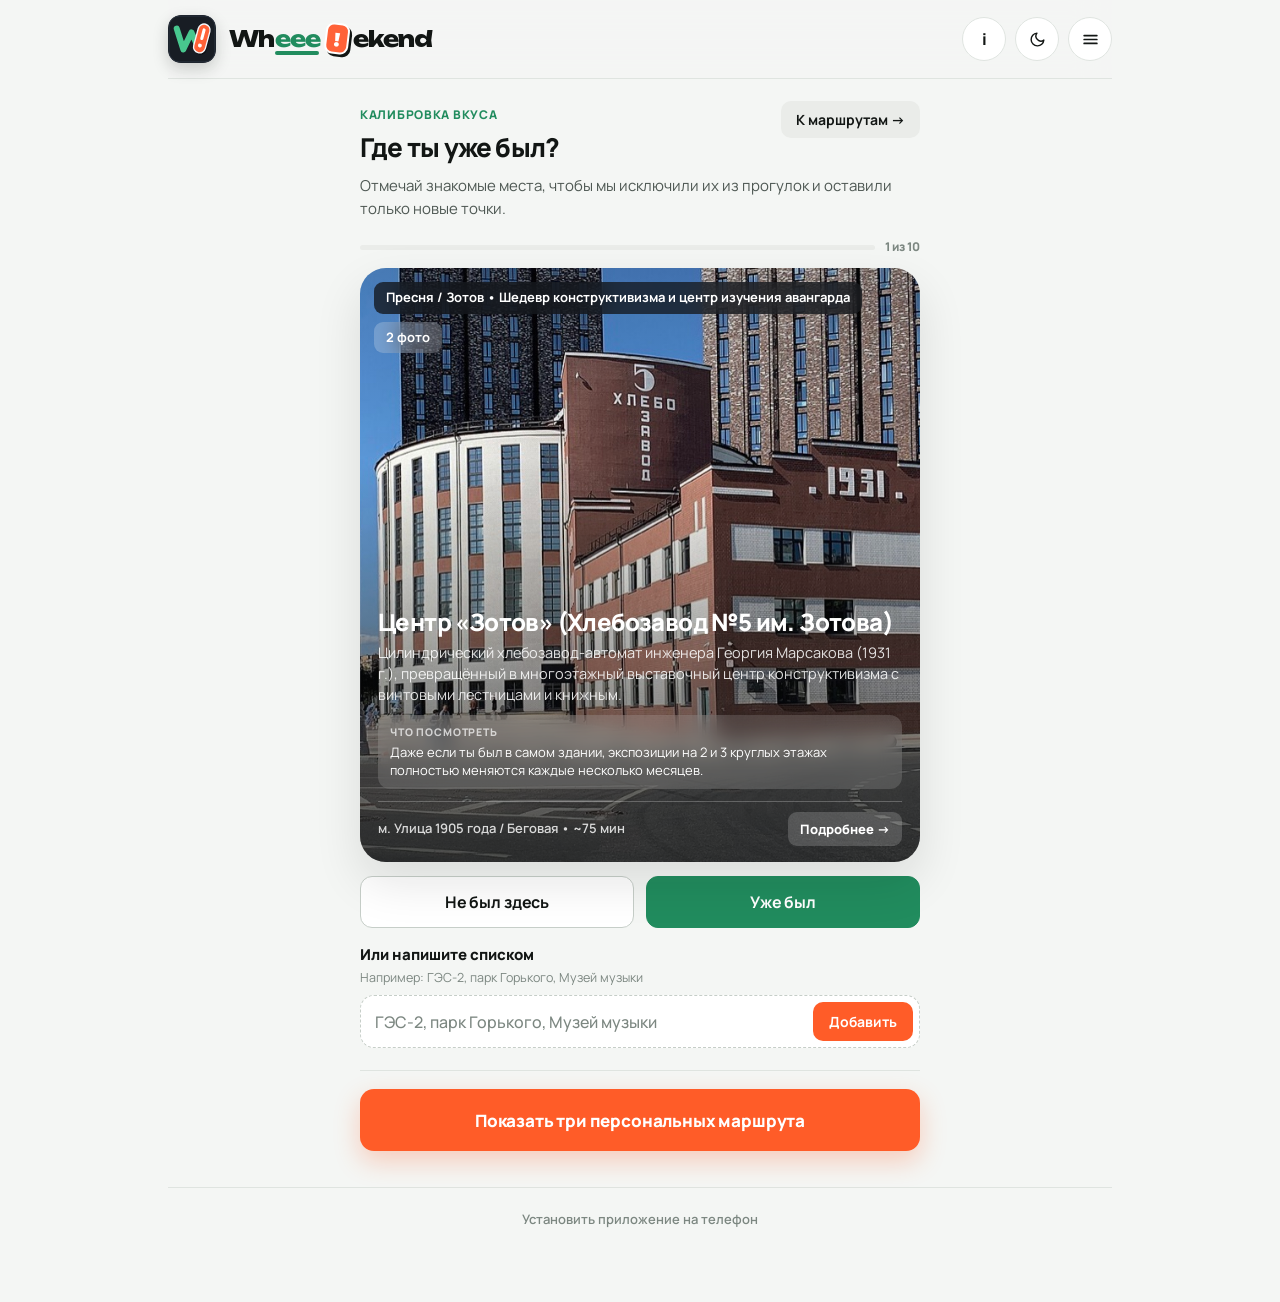
==== commit fd684596: "Свежий UX/UI: фото всех мест, музеи, свайпы по 10, карточка места, маршрут без рамки" ====
--- a/index.html
+++ b/index.html
@@ -9,6 +9,10 @@
   <meta name="apple-mobile-web-app-title" content="Wheee!ekend" />
   <meta name="application-name" content="Wheee!ekend" />
   <meta name="format-detection" content="telephone=no" />
+  <!-- Отправляем Firebase полный адрес страницы (а не только домен),
+       чтобы ограничение ключа можно было сузить до /wheeeekend/.
+       Безопасно: в адресах приложения нет токенов или личных данных. -->
+  <meta name="referrer" content="no-referrer-when-downgrade" />
   <meta name="theme-color" content="#F4F6F4" id="metaThemeColor" />
   <title>Wheee!ekend — Прогулки по Москве и Подмосковью</title>
   <meta name="description" content="Персональные прогулки по Москве и Подмосковью: отмечайте места, где уже были, и получайте маршруты с дворами, выставками и парками. Работает офлайн и помнит ваши отметки." />
@@ -111,6 +115,13 @@
           Отмечай знакомые места, чтобы мы исключили их из прогулок и оставили только новые точки.
         </p>
 
+        <div class="swipe-progress" id="swipeProgress">
+          <div class="swipe-progress-track">
+            <span class="swipe-progress-fill" id="swipeProgressFill"></span>
+          </div>
+          <span class="swipe-progress-label" id="swipeProgressLabel">1 из 10</span>
+        </div>
+
         <!-- Стек карточек для свайпа -->
         <div class="tinder-stage" id="tinderStage">
           <!-- Карточка рендерится из JS -->
@@ -129,11 +140,15 @@
 
         <!-- Быстрое текстовое дообучение прямо под свайпером -->
         <div class="swipe-text-teach-box">
+          <div class="quick-tell-head">
+            <span class="quick-tell-title">Или напишите списком</span>
+            <span class="quick-tell-example">Например: ГЭС-2, парк Горького, Музей музыки</span>
+          </div>
           <form id="quickTellForm" class="quick-tell-form">
             <input
               type="text"
               id="quickTellInput"
-              placeholder="Или напиши списком: ГЭС-2, Винзавод, Нескучный сад..."
+              placeholder="ГЭС-2, парк Горького, Музей музыки"
               autocomplete="off"
             />
             <button type="submit">Добавить</button>
@@ -142,8 +157,8 @@
         </div>
 
         <div class="swipe-bottom-cta">
-          <button type="button" class="primary-cta-wide" id="goMainRoutesBigBtn">
-            Показать 3 персональных маршрута
+          <button type="button" class="primary-cta-wide primary-cta-hero" id="goMainRoutesBigBtn">
+            Показать три персональных маршрута
           </button>
         </div>
       </div>
@@ -191,15 +206,15 @@
             <label class="builder-label">Время на прогулку</label>
             <div class="duration-tabs" id="durationPills">
               <button type="button" class="dur-tab" data-duration="short">
-                <strong>1.5–2 часа</strong>
+                <strong>1,5 часа</strong>
                 <span>3 шага</span>
               </button>
               <button type="button" class="dur-tab active" data-duration="medium">
-                <strong>2.5–3.5 часа</strong>
+                <strong>2,5 часа</strong>
                 <span>4 шага</span>
               </button>
               <button type="button" class="dur-tab" data-duration="long">
-                <strong>4–5 часов</strong>
+                <strong>4 часа</strong>
                 <span>5 шагов</span>
               </button>
             </div>
@@ -247,23 +262,25 @@
         <div class="drawer-header-row">
           <div>
             <span class="eyebrow-tag">Раздел памяти</span>
-            <h2 class="drawer-title">Отмечено «Уже был»: <span id="drawerVisitedCount">0</span> из <span id="drawerTotalCount">0</span></h2>
-          </div>
-          <div class="drawer-btn-group">
-            <button type="button" class="outline-btn" id="openSwipeFromBottomBtn">
-              Дообучить свайпами
-            </button>
-            <button type="button" class="outline-btn" id="backToRoutesFromMemoryBtn">
-              ← Назад к маршрутам
-            </button>
-          </div>
-        </div>
-
-        <p style="font-size:13.5px; color:var(--text-secondary); margin-bottom:14px;">
-          Все места ниже исключены из генерации обычных прогулок. Нажми на крестик рядом с местом, если хочешь снова включить его в маршруты.
+            <h2 class="drawer-title">Мои посещённые места</h2>
+            <p class="drawer-subtitle">Отмечено «Уже был»: <strong id="drawerVisitedCount">0</strong> из <span id="drawerTotalCount">0</span></p>
+          </div>
+        </div>
+
+        <p class="drawer-hint">
+          Эти места исключены из обычных прогулок. Нажми на крестик рядом с местом, если хочешь снова включить его в маршруты.
         </p>
 
         <div id="visitedChipsContainer" class="visited-chips-list"></div>
+
+        <div class="memory-actions-footer">
+          <button type="button" class="primary-cta-wide memory-teach-btn" id="openSwipeFromBottomBtn">
+            Дообучить свайпами
+          </button>
+          <button type="button" class="outline-btn memory-back-btn" id="backToRoutesFromMemoryBtn">
+            Назад к маршруту
+          </button>
+        </div>
       </div>
     </section>
 
@@ -315,6 +332,10 @@
 
       <!-- Разделы навигации -->
       <nav class="burger-nav-list">
+        <button type="button" class="burger-nav-item" id="navToAccountBtn">
+          <span>Аккаунт: <strong id="burgerAccountStatus">вход не выполнен</strong></span>
+          <span class="nav-arrow">→</span>
+        </button>
         <button type="button" class="burger-nav-item" id="installAppBtn">
           <span>Установить приложение на телефон</span>
           <span class="nav-arrow">↓</span>
@@ -355,12 +376,101 @@
           <span>Погода сейчас:</span>
           <strong id="weatherChip">Москва</strong>
         </div>
+
         <p class="modal-p" id="sourcesSubtitle">
-          Маршруты строятся на базе портала «Узнай Москву» (um.mos.ru), афиши KudaGo, актуальных выставок московских музеев и пешей маршрутизации Яндекс.Карт.
-        </p>
+          Приложение собирает места, выставки и маршруты из открытых городских источников. Вот полный список:
+        </p>
+
+        <ul class="sources-list">
+          <li><strong>«Узнай Москву»</strong><span>um.mos.ru — описания мест, дворов, усадеб и палат</span></li>
+          <li><strong>KudaGo</strong><span>kudago.com — афиша выставок, событий и музейных программ</span></li>
+          <li><strong>Официальные сайты музеев</strong><span>актуальные выставки, билеты и часы работы</span></li>
+          <li><strong>Wikimedia Commons</strong><span>фотографии мест и галереи</span></li>
+          <li><strong>Яндекс.Карты</strong><span>пешая маршрутизация и карта прогулки</span></li>
+          <li><strong>mos.ru</strong><span>городские парки, музеи и культурные площадки</span></li>
+          <li><strong>OpenStreetMap</strong><span>координаты и ориентиры на местности</span></li>
+        </ul>
+
+        <p class="sources-note">
+          Названия источников намеренно не показываются на карточках и в шагах маршрута — только здесь.
+        </p>
+
         <button type="button" class="outline-btn" id="syncRussianSourcesBtn" style="width:100%; padding:12px;">
-          Обновить базу (Узнай Москву + KudaGo)
-        </button>
+          Обновить базу мест и афиш
+        </button>
+      </div>
+    </div>
+  </div>
+
+  <!-- ==================== МОДАЛКА «АККАУНТ» (ВХОД, РЕГИСТРАЦИЯ, СИНХРОНИЗАЦИЯ) ==================== -->
+  <div class="modal-overlay hidden" id="accountModal">
+    <div class="modal-box account-box">
+      <div class="modal-top">
+        <h3 id="accountModalTitle">Аккаунт</h3>
+        <button type="button" class="close-btn" id="closeAccountModalBtn" aria-label="Закрыть">✕</button>
+      </div>
+
+      <!-- Не выполнен вход -->
+      <div id="accountAuthView">
+        <p class="modal-p">
+          Войдите, чтобы отметки сохранялись в облаке и открывались на любом устройстве.
+          Без входа всё работает как раньше — но только на этом телефоне.
+        </p>
+
+        <div class="account-tabs" role="tablist" aria-label="Вход или регистрация">
+          <button type="button" class="account-tab active" data-account-tab="signin" role="tab" aria-selected="true">
+            Вход
+          </button>
+          <button type="button" class="account-tab" data-account-tab="signup" role="tab" aria-selected="false">
+            Регистрация
+          </button>
+        </div>
+
+        <form id="accountForm" class="account-form" novalidate>
+          <label class="account-field">
+            <span>Почта</span>
+            <input type="email" id="accountEmail" autocomplete="email" inputmode="email"
+                   placeholder="you@example.com" required />
+          </label>
+
+          <label class="account-field">
+            <span>Пароль</span>
+            <input type="password" id="accountPassword" autocomplete="current-password"
+                   placeholder="Минимум 6 символов" required />
+          </label>
+
+          <label class="account-field hidden" id="accountInviteField">
+            <span>Код приглашения</span>
+            <input type="text" id="accountInvite" autocomplete="off" autocapitalize="off"
+                   spellcheck="false" placeholder="например, wheee-2026" />
+          </label>
+
+          <p class="account-message hidden" id="accountMessage" role="status" aria-live="polite"></p>
+
+          <button type="submit" class="primary-cta-wide" id="accountSubmitBtn">Войти</button>
+        </form>
+
+        <div class="account-links">
+          <button type="button" class="account-link-btn" id="accountResetBtn">Забыли пароль?</button>
+        </div>
+
+        <p class="account-hint hidden" id="accountNotConfigured">
+          Аккаунты ещё не подключены. Приложение работает на памяти телефона.
+        </p>
+      </div>
+
+      <!-- Вход выполнен -->
+      <div id="accountProfileView" class="hidden">
+        <p class="account-email" id="accountEmailLabel"></p>
+        <p class="account-sync-status" id="accountSyncStatus">—</p>
+
+        <button type="button" class="primary-cta-wide" id="accountSyncNowBtn">Синхронизировать сейчас</button>
+        <button type="button" class="outline-btn account-signout-btn" id="accountSignOutBtn">Выйти из аккаунта</button>
+
+        <p class="account-hint">
+          Память хранится и на телефоне, и в облаке. Если пропадёт интернет,
+          отметки продолжат сохраняться локально и досинхронизируются сами.
+        </p>
       </div>
     </div>
   </div>
@@ -419,8 +529,20 @@
     </div>
   </div>
 
+  <!-- ==================== КАРТОЧКА МЕСТА (ОТКРЫВАЕТСЯ ИЗ СВАЙПОВ И МАРШРУТА) ==================== -->
+  <div class="place-detail-overlay hidden" id="placeDetailModal" role="dialog" aria-modal="true" aria-label="Карточка места">
+    <div class="place-detail-sheet">
+      <button type="button" class="place-detail-close" id="closePlaceDetailBtn" aria-label="Закрыть карточку места">✕</button>
+      <div class="place-detail-scroll" id="placeDetailScroll">
+        <!-- Содержимое рендерится из JS -->
+      </div>
+    </div>
+  </div>
+
   <div id="toastBar" class="toast-bar hidden"></div>
 
+  <script src="firebase-config.js"></script>
+  <script src="cloud.js"></script>
   <script src="offline_engine.js"></script>
   <script src="app.js"></script>
 </body>
--- a/styles.css
+++ b/styles.css
@@ -1827,3 +1827,1209 @@
     padding-top: calc(env(safe-area-inset-top, 0px) + 8px);
   }
 }
+
+/* ==================== АККАУНТ И ОБЛАЧНАЯ СИНХРОНИЗАЦИЯ ==================== */
+
+.account-box {
+  max-width: 440px;
+}
+
+.account-tabs {
+  display: flex;
+  gap: 4px;
+  padding: 4px;
+  margin-bottom: 14px;
+  background: var(--bg-page);
+  border: 1px solid var(--border-line);
+  border-radius: 12px;
+}
+
+.account-tab {
+  flex: 1;
+  padding: 9px 10px;
+  border: none;
+  border-radius: 9px;
+  background: transparent;
+  color: var(--text-secondary);
+  font-family: inherit;
+  font-size: 13.5px;
+  font-weight: 700;
+  cursor: pointer;
+  transition: background 0.15s ease, color 0.15s ease;
+}
+
+.account-tab.active {
+  background: var(--bg-surface);
+  color: var(--text-main);
+  box-shadow: 0 1px 3px rgba(18, 22, 20, 0.1);
+}
+
+.account-form {
+  display: flex;
+  flex-direction: column;
+  gap: 12px;
+}
+
+.account-field {
+  display: flex;
+  flex-direction: column;
+  gap: 6px;
+}
+
+.account-field > span {
+  font-size: 12.5px;
+  font-weight: 700;
+  color: var(--text-secondary);
+}
+
+.account-field input {
+  padding: 12px 14px;
+  background: var(--bg-page);
+  border: 1px solid var(--border-line);
+  border-radius: 12px;
+  color: var(--text-main);
+  font-family: inherit;
+  /* 16px — чтобы iOS не увеличивал страницу при фокусе */
+  font-size: 16px;
+  outline: none;
+  transition: border-color 0.15s ease, box-shadow 0.15s ease;
+}
+
+.account-field input::placeholder {
+  color: var(--text-muted);
+}
+
+.account-field input:focus {
+  border-color: var(--highlight-green);
+  box-shadow: 0 0 0 3px var(--highlight-green-soft);
+}
+
+.account-message {
+  margin: 0;
+  padding: 10px 12px;
+  border-radius: 10px;
+  font-size: 13.5px;
+  font-weight: 600;
+  line-height: 1.4;
+}
+
+.account-message.is-error {
+  background: var(--accent-orange-soft);
+  color: var(--accent-orange);
+}
+
+.account-message.is-ok {
+  background: var(--highlight-green-soft);
+  color: var(--highlight-green);
+}
+
+.account-links {
+  margin-top: 10px;
+  text-align: center;
+}
+
+.account-link-btn {
+  padding: 8px;
+  border: none;
+  background: none;
+  color: var(--text-secondary);
+  font-family: inherit;
+  font-size: 13.5px;
+  font-weight: 600;
+  text-decoration: underline;
+  cursor: pointer;
+}
+
+.account-link-btn:disabled {
+  opacity: 0.6;
+  cursor: default;
+}
+
+.account-email {
+  margin-bottom: 6px;
+  font-size: 15px;
+  font-weight: 800;
+  color: var(--text-main);
+  word-break: break-all;
+}
+
+.account-sync-status {
+  margin-bottom: 14px;
+  font-size: 13.5px;
+  line-height: 1.45;
+  color: var(--text-secondary);
+}
+
+.account-sync-status.is-dirty {
+  color: var(--accent-orange);
+}
+
+.account-sync-status.is-syncing {
+  color: var(--highlight-green);
+}
+
+.account-signout-btn {
+  width: 100%;
+  margin-top: 10px;
+  padding: 12px;
+}
+
+.account-hint {
+  margin-top: 12px;
+  font-size: 12.5px;
+  line-height: 1.5;
+  color: var(--text-muted);
+}
+
+/* ==================== v17: СВЕЖИЙ UX/UI ==================== */
+
+/* --- Свайпер: полноэкранные карточки в духе Tinder --- */
+.swipe-screen {
+  max-width: 560px;
+}
+
+.swipe-screen-inner {
+  background: transparent;
+  border: none;
+  border-radius: 0;
+  padding: 4px 0 0;
+  box-shadow: none;
+}
+
+.swipe-progress {
+  display: flex;
+  align-items: center;
+  gap: 10px;
+  margin-bottom: 12px;
+}
+
+.swipe-progress-track {
+  flex: 1;
+  height: 5px;
+  border-radius: 99px;
+  background: var(--bg-subtle);
+  overflow: hidden;
+}
+
+.swipe-progress-fill {
+  display: block;
+  height: 100%;
+  width: 0;
+  border-radius: 99px;
+  background: var(--accent-orange);
+  transition: width 0.25s ease;
+}
+
+.swipe-progress-label {
+  font-size: 12px;
+  font-weight: 800;
+  color: var(--text-muted);
+  white-space: nowrap;
+}
+
+.tinder-stage {
+  height: min(66dvh, 620px);
+  min-height: 420px;
+  margin-bottom: 14px;
+}
+
+.tinder-card {
+  display: block;
+  position: relative;
+  height: 100%;
+  border: none;
+  border-radius: 26px;
+  overflow: hidden;
+  box-shadow: var(--shadow-elevated);
+  background: var(--bg-subtle);
+}
+
+.tinder-photo-wrap {
+  position: absolute;
+  inset: 0;
+  height: 100%;
+  width: 100%;
+}
+
+.tinder-photo {
+  position: absolute;
+  inset: 0;
+  width: 100%;
+  height: 100%;
+  object-fit: cover;
+}
+
+.tinder-photo-fallback {
+  display: flex;
+  align-items: center;
+  justify-content: center;
+  padding: 24px;
+  text-align: center;
+  color: #fff;
+  font-weight: 800;
+  font-size: 20px;
+  background: linear-gradient(160deg, var(--highlight-green), var(--accent-orange));
+}
+
+.tinder-photo-shade {
+  position: absolute;
+  inset: 0;
+  background: linear-gradient(
+    to bottom,
+    rgba(10, 12, 14, 0.18) 0%,
+    rgba(10, 12, 14, 0) 32%,
+    rgba(10, 12, 14, 0.72) 100%
+  );
+  pointer-events: none;
+}
+
+.tinder-body {
+  position: absolute;
+  left: 0;
+  right: 0;
+  bottom: 0;
+  padding: 18px 18px 16px;
+  background: transparent;
+  color: #fff;
+  display: flex;
+  flex-direction: column;
+  gap: 12px;
+}
+
+.tinder-title {
+  color: #fff;
+  font-size: 24px;
+  line-height: 1.18;
+  margin-bottom: 6px;
+  cursor: pointer;
+}
+
+.tinder-desc {
+  color: rgba(255, 255, 255, 0.86);
+  font-size: 14.5px;
+  line-height: 1.45;
+  margin-bottom: 10px;
+  display: -webkit-box;
+  -webkit-line-clamp: 3;
+  -webkit-box-orient: vertical;
+  overflow: hidden;
+}
+
+.tinder-tip {
+  background: rgba(255, 255, 255, 0.14);
+  backdrop-filter: blur(10px);
+  -webkit-backdrop-filter: blur(10px);
+  border-radius: 12px;
+  padding: 10px 12px;
+}
+
+.tinder-tip span {
+  display: block;
+  font-size: 10.5px;
+  font-weight: 800;
+  letter-spacing: 0.08em;
+  text-transform: uppercase;
+  color: rgba(255, 255, 255, 0.7);
+  margin-bottom: 2px;
+}
+
+.tinder-tip p {
+  font-size: 13px;
+  line-height: 1.4;
+  color: #fff;
+}
+
+.tinder-meta-footer {
+  border-top: 1px solid rgba(255, 255, 255, 0.24);
+  padding-top: 10px;
+  color: rgba(255, 255, 255, 0.82);
+  font-size: 13px;
+}
+
+.tinder-more-btn {
+  background: rgba(255, 255, 255, 0.18);
+  color: #fff;
+  border: none;
+  border-radius: 9px;
+  padding: 8px 12px;
+  font-family: inherit;
+  font-size: 13px;
+  font-weight: 800;
+  cursor: pointer;
+}
+
+.tinder-card-empty {
+  background: var(--bg-surface);
+}
+
+.tinder-card-empty .tinder-body {
+  position: static;
+  color: var(--text-main);
+  padding: 28px;
+}
+
+.tinder-card-empty .tinder-title,
+.tinder-card-empty h3 {
+  color: var(--text-main);
+}
+
+.tinder-card-empty .tinder-desc,
+.tinder-card-empty p {
+  color: var(--text-secondary);
+}
+
+.photo-badge-count {
+  background: rgba(255, 255, 255, 0.22);
+}
+
+/* --- Быстрый ввод списком --- */
+.quick-tell-head {
+  display: flex;
+  flex-direction: column;
+  gap: 2px;
+  margin-bottom: 8px;
+}
+
+.quick-tell-title {
+  font-size: 15px;
+  font-weight: 800;
+  color: var(--text-main);
+}
+
+.quick-tell-example {
+  font-size: 12.5px;
+  color: var(--text-muted);
+}
+
+.quick-tell-form {
+  border: 1.5px dashed var(--border-strong);
+  background: var(--bg-surface);
+  border-radius: 14px;
+  padding: 6px 6px 6px 14px;
+}
+
+.quick-tell-form input {
+  font-size: 16px;
+}
+
+.quick-tell-form button {
+  background: var(--accent-orange);
+  color: #fff;
+  border-radius: 10px;
+}
+
+/* --- Большая отдельная CTA --- */
+.swipe-bottom-cta {
+  margin-top: 22px;
+  padding-top: 18px;
+  border-top: 1px solid var(--border-line);
+}
+
+.primary-cta-hero {
+  height: 62px;
+  font-size: 17px;
+  border-radius: 16px;
+  letter-spacing: -0.01em;
+  box-shadow: 0 10px 26px rgba(255, 92, 40, 0.28);
+}
+
+/* --- Чекбокс знакомых музеев --- */
+.new-ex-checkbox {
+  align-items: flex-start;
+  gap: 10px;
+  font-size: 14px;
+  line-height: 1.4;
+}
+
+.new-ex-checkbox input {
+  width: 22px;
+  height: 22px;
+  margin-top: 0;
+  flex-shrink: 0;
+}
+
+/* --- Маршрут на всю ширину, без внешней рамки --- */
+.selected-route-view {
+  margin-left: -18px;
+  margin-right: -18px;
+}
+
+.route-detail-sheet {
+  background: var(--bg-page);
+  border: none;
+  border-radius: 0;
+  box-shadow: none;
+  margin-bottom: 20px;
+  overflow: visible;
+}
+
+.rds-header {
+  background: transparent;
+  border-bottom: none;
+  padding: 6px 18px 16px;
+}
+
+.rds-route-counter {
+  display: inline-block;
+  font-size: 12px;
+  font-weight: 800;
+  letter-spacing: 0.08em;
+  text-transform: uppercase;
+  color: var(--highlight-green);
+  margin-bottom: 8px;
+}
+
+.rds-title {
+  font-size: 30px;
+  line-height: 1.15;
+  letter-spacing: -0.035em;
+  margin-bottom: 14px;
+}
+
+.rds-tags {
+  display: flex;
+  flex-wrap: wrap;
+  gap: 8px;
+  margin-bottom: 14px;
+}
+
+.rds-tag {
+  background: var(--highlight-green-soft);
+  color: var(--highlight-green);
+  font-size: 13px;
+  font-weight: 700;
+  padding: 6px 12px;
+  border-radius: 9px;
+}
+
+.rds-meta-line {
+  display: flex;
+  flex-wrap: wrap;
+  align-items: center;
+  gap: 8px;
+  font-size: 14px;
+  font-weight: 600;
+  color: var(--text-secondary);
+}
+
+.rds-meta-dot {
+  color: var(--text-muted);
+}
+
+.rds-divider {
+  height: 1px;
+  background: var(--border-line);
+  margin: 0 18px;
+}
+
+/* --- Карта --- */
+.yandex-map-section {
+  background: transparent;
+  border-bottom: none;
+  padding: 18px 18px 4px;
+}
+
+.ymap-header {
+  margin-bottom: 2px;
+}
+
+.ymap-kicker {
+  display: block;
+  font-size: 11.5px;
+  font-weight: 800;
+  letter-spacing: 0.08em;
+  text-transform: uppercase;
+  color: var(--text-muted);
+}
+
+.ymap-title {
+  font-size: 21px;
+  font-weight: 800;
+  letter-spacing: -0.025em;
+  margin: 2px 0 1px;
+}
+
+.ymap-sub {
+  font-size: 13.5px;
+  color: var(--text-secondary);
+  font-weight: 600;
+}
+
+.ymap-mode-switch {
+  display: flex;
+  gap: 6px;
+  margin: 10px 0;
+}
+
+.ymap-mode-btn {
+  border-radius: 9px;
+  padding: 7px 12px;
+}
+
+.yandex-map-canvas,
+.yandex-widget-iframe {
+  border-radius: 16px;
+  overflow: hidden;
+  height: 300px;
+}
+
+/* --- Заголовок нитки шагов --- */
+.rds-steps-heading {
+  padding: 20px 18px 6px;
+}
+
+.rds-steps-heading h3 {
+  font-size: 20px;
+  font-weight: 800;
+  letter-spacing: -0.025em;
+}
+
+/* --- Шаги: компактно, без вложенных карточек --- */
+.rds-stops-list {
+  padding: 4px 18px 20px;
+}
+
+.timeline-step-row {
+  grid-template-columns: 26px 1fr;
+  gap: 10px;
+}
+
+.timeline-node-badge {
+  width: 26px;
+  height: 26px;
+  background: transparent;
+  border: 1.5px solid var(--accent-orange);
+  color: var(--accent-orange);
+  font-size: 13px;
+  font-weight: 800;
+  box-shadow: none;
+}
+
+.timeline-rail-line {
+  width: 2px;
+  background: var(--highlight-green);
+  opacity: 0.28;
+  margin: 4px 0;
+  min-height: 18px;
+}
+
+.walk-connector-row {
+  grid-template-columns: 26px 1fr;
+  gap: 10px;
+  margin: 0 0 6px;
+}
+
+.walk-connector-line {
+  width: 2px;
+  height: 22px;
+  opacity: 0.28;
+}
+
+.walk-leg-pill {
+  background: transparent;
+  color: var(--text-muted);
+  padding: 0;
+  font-size: 12.5px;
+  font-weight: 600;
+}
+
+.stop-item-body {
+  display: grid;
+  grid-template-columns: 96px 1fr;
+  gap: 12px;
+  align-items: start;
+  margin-bottom: 18px;
+}
+
+.stop-thumb-wrap {
+  height: 96px;
+  border-radius: 12px;
+  cursor: pointer;
+}
+
+.stop-thumb-fallback {
+  display: flex;
+  align-items: center;
+  justify-content: center;
+  padding: 8px;
+  text-align: center;
+  color: #fff;
+  font-size: 12px;
+  font-weight: 700;
+  background: var(--highlight-green);
+}
+
+.stop-step-kicker {
+  font-size: 11px;
+  letter-spacing: 0.07em;
+  margin-bottom: 2px;
+}
+
+.stop-item-title {
+  font-size: 18px;
+  line-height: 1.22;
+  margin-bottom: 4px;
+  cursor: pointer;
+}
+
+.stop-item-desc {
+  font-size: 14.5px;
+  line-height: 1.45;
+  margin-bottom: 8px;
+}
+
+.stop-tip-line {
+  background: transparent;
+  padding: 0 0 0 10px;
+  border-left: 2px solid var(--border-line);
+  font-size: 13.5px;
+  color: var(--text-secondary);
+  margin-bottom: 8px;
+}
+
+.stop-ex-callout {
+  border: none;
+  background: var(--accent-orange-soft);
+  border-radius: 10px;
+  padding: 9px 11px;
+  margin-bottom: 8px;
+}
+
+.stop-ex-callout strong {
+  font-size: 14px;
+}
+
+.stop-ex-callout span {
+  font-size: 12.5px;
+}
+
+.stop-bottom-row {
+  border-top: none;
+  padding-top: 2px;
+  margin-top: 2px;
+}
+
+.stop-meta-info {
+  font-size: 12.5px;
+}
+
+.btn-replace-stop {
+  background: transparent;
+  border: none;
+  padding: 2px 0;
+  color: var(--text-muted);
+  font-size: 12.5px;
+  text-decoration: underline;
+}
+
+.btn-replace-stop:hover {
+  color: var(--accent-orange);
+}
+
+/* --- Кнопки внизу маршрута --- */
+.rds-actions-footer {
+  background: transparent;
+  border-top: 1px solid var(--border-line);
+  padding: 18px;
+  display: grid;
+  gap: 10px;
+}
+
+.btn-go-yandex {
+  min-width: 0;
+  width: 100%;
+  height: 56px;
+  background: var(--highlight-green);
+  color: var(--highlight-green-text);
+  border-radius: 15px;
+  font-size: 16px;
+  box-shadow: 0 8px 22px rgba(33, 140, 94, 0.22);
+}
+
+.btn-complete-walk {
+  min-width: 0;
+  width: 100%;
+  height: 52px;
+  background: transparent;
+  border: 1.5px solid var(--border-strong);
+  border-radius: 15px;
+  font-size: 15px;
+}
+
+/* --- Страница памяти --- */
+.memory-drawer-card {
+  background: transparent;
+  border: none;
+  border-radius: 0;
+  padding: 4px 0 0;
+}
+
+.drawer-header-row {
+  margin-bottom: 4px;
+}
+
+.drawer-title {
+  font-size: 27px;
+  letter-spacing: -0.03em;
+}
+
+.drawer-subtitle {
+  font-size: 14px;
+  color: var(--text-secondary);
+  margin-top: 4px;
+}
+
+.drawer-subtitle strong {
+  color: var(--text-main);
+  font-weight: 800;
+}
+
+.drawer-hint {
+  font-size: 13.5px;
+  line-height: 1.45;
+  color: var(--text-secondary);
+  margin: 10px 0 16px;
+}
+
+.visited-chips-list {
+  display: flex;
+  flex-direction: column;
+  gap: 10px;
+}
+
+.visited-place-card {
+  display: flex;
+  align-items: center;
+  gap: 12px;
+  background: var(--bg-surface);
+  border: 1px solid var(--border-line);
+  border-radius: 16px;
+  padding: 10px;
+}
+
+.visited-place-thumb {
+  width: 54px;
+  height: 54px;
+  border-radius: 12px;
+  overflow: hidden;
+  background: var(--bg-subtle);
+  display: flex;
+  align-items: center;
+  justify-content: center;
+  font-weight: 800;
+  color: var(--text-muted);
+  flex-shrink: 0;
+  cursor: pointer;
+}
+
+.visited-place-thumb img {
+  width: 100%;
+  height: 100%;
+  object-fit: cover;
+  display: block;
+}
+
+.visited-place-text {
+  flex: 1;
+  min-width: 0;
+  cursor: pointer;
+}
+
+.visited-place-text strong {
+  display: block;
+  font-size: 15px;
+  font-weight: 800;
+  line-height: 1.25;
+}
+
+.visited-place-text span {
+  font-size: 12.5px;
+  color: var(--text-muted);
+}
+
+.visited-remove-btn {
+  width: 38px;
+  height: 38px;
+  border-radius: 50%;
+  border: none;
+  background: var(--bg-page);
+  color: var(--text-secondary);
+  font-size: 16px;
+  font-weight: 800;
+  cursor: pointer;
+  flex-shrink: 0;
+}
+
+.visited-empty {
+  background: var(--bg-surface);
+  border: 1px dashed var(--border-line);
+  border-radius: 16px;
+  padding: 18px;
+  color: var(--text-secondary);
+  font-size: 14px;
+}
+
+.memory-actions-footer {
+  display: grid;
+  gap: 10px;
+  margin-top: 20px;
+  padding-top: 18px;
+  border-top: 1px solid var(--border-line);
+}
+
+.memory-teach-btn {
+  height: 58px;
+  font-size: 16.5px;
+  border-radius: 16px;
+  box-shadow: 0 10px 26px rgba(255, 92, 40, 0.28);
+}
+
+.memory-back-btn {
+  height: 52px;
+  border-radius: 16px;
+  background: transparent;
+  font-size: 15px;
+}
+
+/* --- Крупные крестики --- */
+.close-btn {
+  width: 42px;
+  height: 42px;
+  border-radius: 50%;
+  background: var(--bg-subtle);
+  color: var(--text-main);
+  font-size: 18px;
+  font-weight: 800;
+  display: inline-flex;
+  align-items: center;
+  justify-content: center;
+  flex-shrink: 0;
+}
+
+.close-btn:hover {
+  background: var(--border-line);
+}
+
+/* --- Источники --- */
+.sources-list {
+  list-style: none;
+  display: flex;
+  flex-direction: column;
+  gap: 8px;
+}
+
+.sources-list li {
+  background: var(--bg-page);
+  border: 1px solid var(--border-line);
+  border-radius: 12px;
+  padding: 10px 12px;
+  display: flex;
+  flex-direction: column;
+  gap: 2px;
+}
+
+.sources-list strong {
+  font-size: 14px;
+  font-weight: 800;
+}
+
+.sources-list span {
+  font-size: 12.5px;
+  color: var(--text-muted);
+  line-height: 1.35;
+}
+
+.sources-note {
+  font-size: 12.5px;
+  line-height: 1.45;
+  color: var(--text-muted);
+}
+
+.modal-box {
+  max-height: 88dvh;
+  overflow-y: auto;
+}
+
+.modal-overlay {
+  overflow-y: auto;
+}
+
+/* --- Карточка места --- */
+.place-detail-overlay {
+  position: fixed;
+  inset: 0;
+  z-index: 130;
+  background: var(--bg-page);
+  overflow-y: auto;
+  -webkit-overflow-scrolling: touch;
+}
+
+.place-detail-sheet {
+  min-height: 100dvh;
+  max-width: 720px;
+  margin: 0 auto;
+  position: relative;
+  background: var(--bg-page);
+}
+
+.place-detail-close {
+  position: fixed;
+  top: calc(env(safe-area-inset-top, 0px) + 12px);
+  right: 14px;
+  z-index: 3;
+  width: 46px;
+  height: 46px;
+  border-radius: 50%;
+  border: none;
+  background: rgba(18, 21, 25, 0.58);
+  backdrop-filter: blur(10px);
+  -webkit-backdrop-filter: blur(10px);
+  color: #fff;
+  font-size: 20px;
+  font-weight: 800;
+  cursor: pointer;
+  display: flex;
+  align-items: center;
+  justify-content: center;
+}
+
+.place-gallery {
+  position: relative;
+  background: var(--bg-subtle);
+}
+
+.place-gallery-track {
+  display: flex;
+  overflow-x: auto;
+  scroll-snap-type: x mandatory;
+  scroll-behavior: smooth;
+  scrollbar-width: none;
+}
+
+.place-gallery-track::-webkit-scrollbar {
+  display: none;
+}
+
+.place-gallery-slide {
+  flex: 0 0 100%;
+  scroll-snap-align: start;
+  height: min(54dvh, 460px);
+}
+
+.place-gallery-slide img {
+  width: 100%;
+  height: 100%;
+  object-fit: cover;
+  display: block;
+}
+
+.place-gallery-dots {
+  position: absolute;
+  left: 0;
+  right: 0;
+  bottom: 12px;
+  display: flex;
+  justify-content: center;
+  gap: 6px;
+}
+
+.place-gallery-dot {
+  width: 7px;
+  height: 7px;
+  border-radius: 99px;
+  border: none;
+  padding: 0;
+  background: rgba(255, 255, 255, 0.55);
+  cursor: pointer;
+  transition: width 0.2s ease, background 0.2s ease;
+}
+
+.place-gallery-dot.active {
+  width: 20px;
+  background: #fff;
+}
+
+.place-gallery-empty {
+  height: 240px;
+  display: flex;
+  align-items: center;
+  justify-content: center;
+  padding: 24px;
+  text-align: center;
+  color: var(--text-muted);
+  font-weight: 800;
+  font-size: 18px;
+}
+
+.place-detail-content {
+  padding: 20px 18px 48px;
+}
+
+.place-detail-title {
+  font-size: 28px;
+  font-weight: 800;
+  letter-spacing: -0.03em;
+  line-height: 1.16;
+  margin: 8px 0 8px;
+}
+
+.place-detail-meta {
+  display: flex;
+  flex-wrap: wrap;
+  gap: 12px;
+  font-size: 13.5px;
+  font-weight: 600;
+  color: var(--text-muted);
+  margin-bottom: 16px;
+}
+
+.place-detail-desc {
+  font-size: 16px;
+  line-height: 1.55;
+  color: var(--text-secondary);
+  margin-bottom: 18px;
+}
+
+.place-detail-section {
+  background: var(--bg-surface);
+  border: 1px solid var(--border-line);
+  border-radius: 16px;
+  padding: 14px 16px;
+  margin-bottom: 12px;
+}
+
+.place-detail-section-kicker {
+  display: block;
+  font-size: 11px;
+  font-weight: 800;
+  letter-spacing: 0.08em;
+  text-transform: uppercase;
+  color: var(--accent-orange);
+  margin-bottom: 4px;
+}
+
+.place-detail-section p {
+  font-size: 14.5px;
+  line-height: 1.5;
+  color: var(--text-secondary);
+}
+
+.place-detail-exhibition h3 {
+  font-size: 16px;
+  font-weight: 800;
+  line-height: 1.3;
+  margin-bottom: 2px;
+}
+
+.place-detail-ex-note {
+  margin-top: 6px;
+}
+
+/* --- Общая освежённая иерархия --- */
+.builder-title {
+  font-size: 28px;
+}
+
+.carousel-section-title {
+  font-size: 23px;
+}
+
+.primary-cta-wide {
+  border-radius: 14px;
+}
+
+.outline-btn {
+  border-radius: 12px;
+}
+
+.icon-circle-btn {
+  width: 44px;
+  height: 44px;
+}
+
+@media (max-width: 640px) {
+  .tinder-stage {
+    height: min(64dvh, 560px);
+    min-height: 380px;
+  }
+
+  .rds-title {
+    font-size: 26px;
+  }
+
+  .stop-item-body {
+    grid-template-columns: 86px 1fr;
+    gap: 10px;
+  }
+
+  .stop-thumb-wrap {
+    height: 86px;
+  }
+
+  .timeline-step-row,
+  .walk-connector-row {
+    grid-template-columns: 24px 1fr;
+    gap: 8px;
+  }
+
+  .timeline-node-badge {
+    width: 24px;
+    height: 24px;
+    font-size: 12px;
+  }
+}
+
+/* --- Узкие телефоны: шапка без горизонтального переполнения --- */
+@media (max-width: 480px) {
+  .app-header {
+    gap: 8px;
+  }
+
+  .brand-block {
+    gap: 10px;
+    min-width: 0;
+  }
+
+  .brand-app-icon {
+    width: 42px;
+    height: 42px;
+    border-radius: 11px;
+  }
+
+  .wm-hybrid {
+    font-size: 16px;
+  }
+
+  .wm-hybrid .bang-hybrid {
+    width: 19px;
+    height: 25px;
+    font-size: 14px;
+    margin: 0 2.5px;
+  }
+
+  .header-actions {
+    gap: 6px;
+    flex-shrink: 0;
+  }
+
+  .icon-circle-btn {
+    width: 38px;
+    height: 38px;
+    font-size: 15px;
+  }
+}
+
+@media (max-width: 380px) {
+  .wm-hybrid {
+    font-size: 14px;
+  }
+
+  .brand-block {
+    gap: 8px;
+  }
+
+  .icon-circle-btn {
+    width: 36px;
+    height: 36px;
+  }
+}
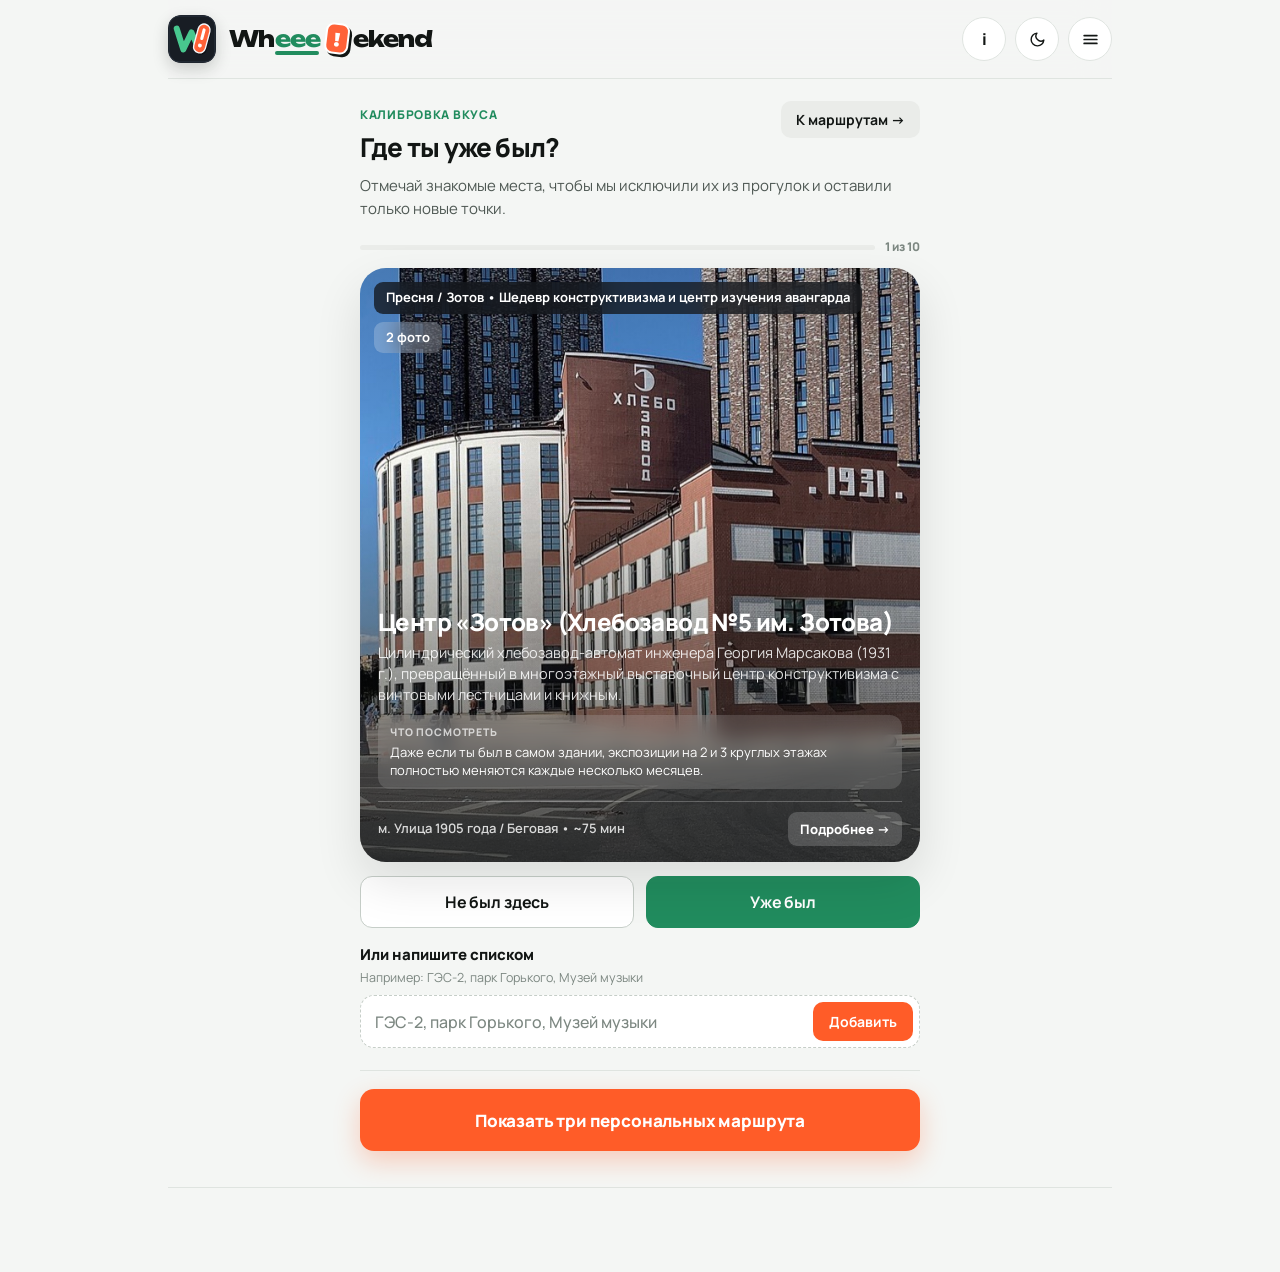
==== commit 73e9d0c2: "Избранные маршруты: сердечки, экран в меню и синхронизация; убрана установка из меню и подвала" ====
--- a/index.html
+++ b/index.html
@@ -284,11 +284,35 @@
       </div>
     </section>
 
+    <!-- ==================== ЭКРАН «ИЗБРАННЫЕ МАРШРУТЫ» (ИЗ СЭНДВИЧ-МЕНЮ) ==================== -->
+    <section id="savedRoutesScreen" class="saved-routes-screen hidden">
+      <div class="saved-routes-card" id="savedRoutesListCard">
+        <div class="drawer-header-row">
+          <div>
+            <span class="eyebrow-tag">Коллекция</span>
+            <h2 class="drawer-title">Избранные маршруты</h2>
+            <p class="drawer-subtitle">Сохранено: <strong id="savedRoutesCount">0</strong></p>
+          </div>
+        </div>
+
+        <p class="drawer-hint">
+          Маршруты сохраняются вместе с шагами, картой и описаниями. Нажми на сердечко, чтобы убрать маршрут из избранного.
+        </p>
+
+        <div id="savedRoutesList" class="saved-routes-list"></div>
+
+        <div class="memory-actions-footer">
+          <button type="button" class="outline-btn memory-back-btn" id="backToRoutesFromSavedBtn">
+            Назад к маршрутам
+          </button>
+        </div>
+      </div>
+
+      <div id="savedRouteDetail" class="saved-route-detail hidden"></div>
+    </section>
+
     <!-- Аккуратный скромный футер в самом низу -->
     <footer class="app-minimal-footer">
-      <button type="button" class="footer-subtle-link" id="installFooterBtn">
-        Установить приложение на телефон
-      </button>
       <button type="button" class="footer-subtle-link" id="openIphoneBtn">
         Открыть на iPhone (QR-код)
       </button>
@@ -336,12 +360,12 @@
           <span>Аккаунт: <strong id="burgerAccountStatus">вход не выполнен</strong></span>
           <span class="nav-arrow">→</span>
         </button>
-        <button type="button" class="burger-nav-item" id="installAppBtn">
-          <span>Установить приложение на телефон</span>
-          <span class="nav-arrow">↓</span>
-        </button>
         <button type="button" class="burger-nav-item" id="navToRoutesBtn">
           <span>Маршруты прогулки</span>
+          <span class="nav-arrow">→</span>
+        </button>
+        <button type="button" class="burger-nav-item" id="navToSavedRoutesBtn">
+          <span>Избранные маршруты: <strong id="burgerSavedCount">0</strong></span>
           <span class="nav-arrow">→</span>
         </button>
         <button type="button" class="burger-nav-item" id="navToMemoryBtn">
@@ -492,43 +516,6 @@
     </div>
   </div>
 
-  <!-- ==================== МОДАЛКА УСТАНОВКИ ПРИЛОЖЕНИЯ ==================== -->
-  <div class="modal-overlay hidden" id="installModal">
-    <div class="modal-box install-modal-box">
-      <div class="modal-top">
-        <h3>Установить Wheee!ekend</h3>
-        <button type="button" class="close-btn" id="closeInstallModal" aria-label="Закрыть">✕</button>
-      </div>
-
-      <div id="installIosSteps">
-        <p class="modal-p">
-          На iPhone приложение ставится прямо из Safari — без App Store:
-        </p>
-        <ol class="install-steps">
-          <li>Нажмите кнопку <strong>«Поделиться»</strong> внизу экрана (квадрат со стрелкой вверх).</li>
-          <li>Выберите <strong>«На экран Домой»</strong>.</li>
-          <li>Нажмите <strong>«Добавить»</strong> — иконка <strong>W!</strong> появится на домашнем экране.</li>
-        </ol>
-      </div>
-
-      <div id="installOtherSteps" class="hidden">
-        <p class="modal-p">
-          Установите приложение через меню браузера:
-        </p>
-        <ol class="install-steps">
-          <li>Откройте меню браузера <strong>⋮</strong> или <strong>«Поделиться»</strong>.</li>
-          <li>Выберите <strong>«Установить приложение»</strong> или <strong>«Добавить на главный экран»</strong>.</li>
-          <li>Подтвердите установку.</li>
-        </ol>
-      </div>
-
-      <div class="install-note" id="installOfflineNote">
-        После установки приложение открывается без адресной строки, помнит ваши отметки
-        и сохраняет маршруты на телефоне. Открывайте его с иконки на домашнем экране.
-      </div>
-    </div>
-  </div>
-
   <!-- ==================== КАРТОЧКА МЕСТА (ОТКРЫВАЕТСЯ ИЗ СВАЙПОВ И МАРШРУТА) ==================== -->
   <div class="place-detail-overlay hidden" id="placeDetailModal" role="dialog" aria-modal="true" aria-label="Карточка места">
     <div class="place-detail-sheet">
--- a/styles.css
+++ b/styles.css
@@ -3033,3 +3033,265 @@
     height: 36px;
   }
 }
+
+/* ==================== v19: ИЗБРАННЫЕ МАРШРУТЫ ==================== */
+.rtc-top-actions {
+  display: flex;
+  align-items: center;
+  gap: 6px;
+  flex-shrink: 0;
+}
+
+.rtc-heart {
+  width: 30px;
+  height: 30px;
+  border-radius: 50%;
+  border: 1.5px solid var(--border-line);
+  background: var(--bg-surface);
+  color: var(--text-muted);
+  display: inline-flex;
+  align-items: center;
+  justify-content: center;
+  padding: 0;
+  cursor: pointer;
+  transition: color 0.16s ease, background-color 0.16s ease, border-color 0.16s ease;
+}
+
+.rtc-heart:hover {
+  color: var(--accent-orange);
+  border-color: var(--accent-orange);
+}
+
+.rtc-heart.saved {
+  color: var(--accent-orange);
+  border-color: rgba(255, 92, 40, 0.35);
+  background: rgba(255, 92, 40, 0.1);
+}
+
+.rds-top-row {
+  display: flex;
+  align-items: center;
+  justify-content: space-between;
+  gap: 12px;
+  margin-bottom: 8px;
+}
+
+.rds-top-row .rds-route-counter {
+  margin-bottom: 0;
+}
+
+.rds-save-btn {
+  display: inline-flex;
+  align-items: center;
+  gap: 6px;
+  border: 1.5px solid var(--border-line);
+  background: var(--bg-surface);
+  color: var(--text-secondary);
+  border-radius: 999px;
+  padding: 7px 12px;
+  font-family: inherit;
+  font-size: 12.5px;
+  font-weight: 800;
+  white-space: nowrap;
+  cursor: pointer;
+  transition: color 0.16s ease, background-color 0.16s ease, border-color 0.16s ease;
+}
+
+.rds-save-btn:hover {
+  color: var(--accent-orange);
+  border-color: var(--accent-orange);
+}
+
+.rds-save-btn.saved {
+  color: var(--accent-orange);
+  border-color: rgba(255, 92, 40, 0.35);
+  background: rgba(255, 92, 40, 0.08);
+}
+
+/* --- Экран списка избранного --- */
+.saved-routes-card {
+  background: transparent;
+  border: none;
+  border-radius: 0;
+  padding: 4px 0 0;
+}
+
+.saved-routes-list {
+  display: flex;
+  flex-direction: column;
+  gap: 12px;
+  margin-top: 16px;
+}
+
+.saved-route-card {
+  display: grid;
+  grid-template-columns: 96px 1fr auto;
+  gap: 12px;
+  align-items: center;
+  background: var(--bg-surface);
+  border: 1px solid var(--border-line);
+  border-radius: 18px;
+  padding: 10px;
+  cursor: pointer;
+  transition: border-color 0.16s ease, box-shadow 0.16s ease;
+}
+
+.saved-route-card:hover {
+  border-color: var(--border-strong);
+  box-shadow: var(--shadow-card);
+}
+
+.src-thumb {
+  width: 96px;
+  height: 96px;
+  border-radius: 14px;
+  overflow: hidden;
+  background: linear-gradient(150deg, var(--highlight-green), var(--accent-orange));
+  display: flex;
+  align-items: center;
+  justify-content: center;
+  color: #fff;
+  font-weight: 800;
+  font-size: 20px;
+  flex-shrink: 0;
+}
+
+.src-thumb img {
+  width: 100%;
+  height: 100%;
+  object-fit: cover;
+  display: block;
+}
+
+.src-body {
+  min-width: 0;
+}
+
+.src-cluster {
+  display: block;
+  font-size: 10.5px;
+  font-weight: 800;
+  letter-spacing: 0.08em;
+  text-transform: uppercase;
+  color: var(--highlight-green);
+}
+
+.src-title {
+  font-size: 16px;
+  font-weight: 800;
+  line-height: 1.25;
+  letter-spacing: -0.02em;
+  margin: 3px 0 5px;
+  display: -webkit-box;
+  -webkit-line-clamp: 2;
+  -webkit-box-orient: vertical;
+  overflow: hidden;
+}
+
+.src-meta {
+  font-size: 12.5px;
+  font-weight: 600;
+  color: var(--text-secondary);
+}
+
+.src-date {
+  display: block;
+  margin-top: 3px;
+  font-size: 11.5px;
+  color: var(--text-muted);
+}
+
+.src-remove {
+  width: 40px;
+  height: 40px;
+  border-radius: 50%;
+  border: none;
+  background: rgba(255, 92, 40, 0.1);
+  color: var(--accent-orange);
+  display: inline-flex;
+  align-items: center;
+  justify-content: center;
+  cursor: pointer;
+  flex-shrink: 0;
+  transition: background-color 0.16s ease;
+}
+
+.src-remove:hover {
+  background: rgba(255, 92, 40, 0.18);
+}
+
+.saved-routes-empty {
+  background: var(--bg-surface);
+  border: 1px dashed var(--border-line);
+  border-radius: 18px;
+  padding: 26px 20px;
+  text-align: center;
+}
+
+.saved-empty-heart {
+  width: 52px;
+  height: 52px;
+  border-radius: 50%;
+  background: rgba(255, 92, 40, 0.1);
+  color: var(--accent-orange);
+  display: inline-flex;
+  align-items: center;
+  justify-content: center;
+  margin-bottom: 10px;
+}
+
+.saved-routes-empty h3 {
+  font-size: 18px;
+  font-weight: 800;
+  margin-bottom: 6px;
+}
+
+.saved-routes-empty p {
+  font-size: 13.5px;
+  line-height: 1.45;
+  color: var(--text-secondary);
+  max-width: 360px;
+  margin: 0 auto;
+}
+
+/* --- Просмотр сохранённого маршрута --- */
+.saved-route-detail {
+  margin: 0 -18px;
+}
+
+.saved-detail-bar {
+  padding: 4px 18px 10px;
+}
+
+.saved-detail-back {
+  border: none;
+  background: transparent;
+  color: var(--highlight-green);
+  font-family: inherit;
+  font-size: 14px;
+  font-weight: 800;
+  padding: 6px 0;
+  cursor: pointer;
+}
+
+@media (max-width: 640px) {
+  .saved-route-card {
+    grid-template-columns: 76px 1fr auto;
+    gap: 10px;
+  }
+
+  .src-thumb {
+    width: 76px;
+    height: 76px;
+    border-radius: 12px;
+  }
+
+  .src-title {
+    font-size: 15px;
+  }
+
+  .rds-save-btn {
+    padding: 6px 10px;
+    font-size: 12px;
+  }
+}
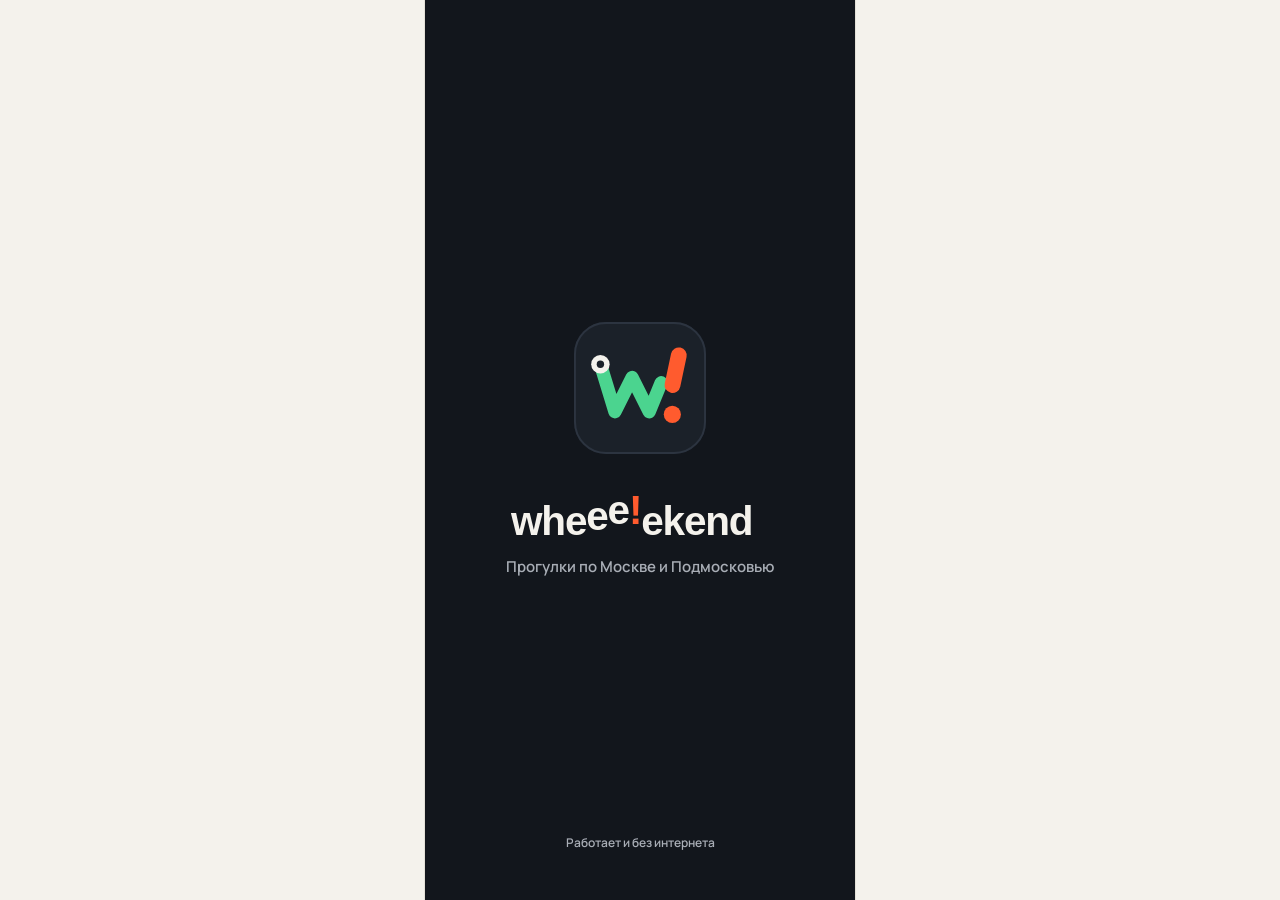
==== commit 27d2fefd: "Редизайн по макетам: нижнее меню, все экраны, свайпы, маршруты, избранное, память, профиль, политика" ====
--- a/index.html
+++ b/index.html
@@ -1,536 +1,73 @@
 <!DOCTYPE html>
-<html lang="ru" data-theme="light">
+<html lang="ru">
 <head>
   <meta charset="UTF-8" />
   <meta name="viewport" content="width=device-width, initial-scale=1.0, viewport-fit=cover" />
   <meta name="apple-mobile-web-app-capable" content="yes" />
   <meta name="mobile-web-app-capable" content="yes" />
-  <meta name="apple-mobile-web-app-status-bar-style" content="default" />
+  <meta name="apple-mobile-web-app-status-bar-style" content="black-translucent" />
   <meta name="apple-mobile-web-app-title" content="Wheee!ekend" />
   <meta name="application-name" content="Wheee!ekend" />
   <meta name="format-detection" content="telephone=no" />
-  <!-- Отправляем Firebase полный адрес страницы (а не только домен),
-       чтобы ограничение ключа можно было сузить до /wheeeekend/.
-       Безопасно: в адресах приложения нет токенов или личных данных. -->
   <meta name="referrer" content="no-referrer-when-downgrade" />
-  <meta name="theme-color" content="#F4F6F4" id="metaThemeColor" />
+  <meta name="theme-color" content="#F4F2EC" media="(prefers-color-scheme: light)" />
+  <meta name="theme-color" content="#12161C" media="(prefers-color-scheme: dark)" />
   <title>Wheee!ekend — Прогулки по Москве и Подмосковью</title>
   <meta name="description" content="Персональные прогулки по Москве и Подмосковью: отмечайте места, где уже были, и получайте маршруты с дворами, выставками и парками. Работает офлайн и помнит ваши отметки." />
   <link rel="manifest" href="manifest.json" />
   <link rel="apple-touch-icon" sizes="180x180" href="apple-touch-icon.png" />
-  <link rel="icon" type="image/png" sizes="192x192" href="icon-192.png" />
-  <link rel="icon" type="image/svg+xml" href="icon.svg" />
+  <link rel="icon" href="favicon.svg" type="image/svg+xml" />
+  <link rel="icon" href="favicon-32.png" sizes="32x32" />
   <link rel="preconnect" href="https://fonts.googleapis.com">
   <link rel="preconnect" href="https://fonts.gstatic.com" crossorigin>
-  <link href="https://fonts.googleapis.com/css2?family=Golos+Text:wght@400;500;600;700;800;900&family=JetBrains+Mono:wght@500;700&family=Manrope:wght@500;600;700;800&family=Onest:wght@400;500;600;700;800;900&family=Rubik:ital,wght@0,700;0,800;0,900;1,800&family=Unbounded:wght@600;700;800;900&display=swap" rel="stylesheet">
-  <!-- Официальный JS API Яндекс.Карт 2.1 (русский язык) -->
+  <script>
+    (function () {
+      try {
+        var theme = localStorage.getItem("wheee_theme") || "auto";
+        if (theme === "light" || theme === "dark") {
+          document.documentElement.setAttribute("data-theme", theme);
+        }
+      } catch (e) {}
+    })();
+  </script>
   <script src="https://api-maps.yandex.ru/2.1/?lang=ru_RU" type="text/javascript"></script>
+  <link rel="stylesheet" href="tokens.css" />
   <link rel="stylesheet" href="styles.css" />
 </head>
 <body>
-  <div class="offline-banner" id="offlineBanner">
-    Офлайн-режим — отметки и маршруты сохраняются на телефоне
-  </div>
-  <div class="app-container">
-    <!-- Чистая шапка: слева только иконка и логотип Wheee!ekend, справа — инфо (i), тема и сэндвич-меню -->
-    <header class="app-header">
-      <div class="brand-block" id="logoHomeBtn">
-        <svg class="brand-app-icon" viewBox="0 0 88 88" fill="none" aria-hidden="true">
-          <rect width="88" height="88" rx="21" fill="#181D24"/>
-          <rect x="2" y="2" width="84" height="84" rx="19" stroke="#2D3644" stroke-width="1.5"/>
-          <path d="M16 25 L28 63 L43 32 L57 63 L69 25" stroke="#48C78E" stroke-width="11" stroke-linecap="round" stroke-linejoin="round"/>
-          <g transform="rotate(15 62 43)">
-            <rect x="51" y="16" width="22" height="54" rx="11" fill="#0D1015" transform="translate(3 3)"/>
-            <rect x="51" y="16" width="22" height="54" rx="11" fill="#FF6238" stroke="#F5F7FA" stroke-width="2.5"/>
-            <rect x="59.2" y="24" width="5.6" height="22" rx="2.8" fill="#FFFFFF"/>
-            <circle cx="62" cy="56.5" r="3.6" fill="#FFFFFF"/>
-          </g>
-        </svg>
-
-        <span class="wm-hybrid">
-          Wh<span class="eee-track">eee</span><span class="bang-hybrid">!</span>ekend
-        </span>
-      </div>
-
-      <div class="header-actions">
-        <!-- Кнопка «i» (Информация об источниках и погоде) -->
-        <button type="button" class="icon-circle-btn" id="openInfoModalBtn" title="О приложении и источниках данных" aria-label="Информация">
-          i
-        </button>
-
-        <!-- Переключатель Тёмной / Светлой темы в правом верхнем углу -->
-        <button type="button" class="icon-circle-btn" id="themeToggleBtn" title="Переключить тему" aria-label="Переключить тему">
-          <svg id="themeIconSun" class="hidden" width="18" height="18" viewBox="0 0 24 24" fill="none" stroke="currentColor" stroke-width="2" stroke-linecap="round" stroke-linejoin="round">
-            <circle cx="12" cy="12" r="5"></circle>
-            <line x1="12" y1="1" x2="12" y2="3"></line>
-            <line x1="12" y1="21" x2="12" y2="23"></line>
-            <line x1="4.22" y1="4.22" x2="5.64" y2="5.64"></line>
-            <line x1="18.36" y1="18.36" x2="19.78" y2="19.78"></line>
-            <line x1="1" y1="12" x2="3" y2="12"></line>
-            <line x1="21" y1="12" x2="23" y2="12"></line>
-            <line x1="4.22" y1="19.78" x2="5.64" y2="18.36"></line>
-            <line x1="18.36" y1="5.64" x2="19.78" y2="4.22"></line>
-          </svg>
-          <svg id="themeIconMoon" width="17" height="17" viewBox="0 0 24 24" fill="none" stroke="currentColor" stroke-width="2" stroke-linecap="round" stroke-linejoin="round">
-            <path d="M21 12.79A9 9 0 1 1 11.21 3 7 7 0 0 0 21 12.79z"></path>
-          </svg>
-        </button>
-
-        <!-- Сэндвич-меню -->
-        <button type="button" class="icon-circle-btn burger-btn" id="openBurgerMenuBtn" title="Меню разделов" aria-label="Меню">
-          <svg width="19" height="19" viewBox="0 0 24 24" fill="none" stroke="currentColor" stroke-width="2.2" stroke-linecap="round">
-            <line x1="4" y1="7" x2="20" y2="7"></line>
-            <line x1="4" y1="12" x2="20" y2="12"></line>
-            <line x1="4" y1="17" x2="20" y2="17"></line>
-          </svg>
-        </button>
-      </div>
-    </header>
-
-    <!-- Компактная строка «Дообучить» над контентом (строго в одну линию, кнопка справа) -->
-    <div class="teach-slim-bar" id="teachSlimBar">
-      <div class="tsb-left">
-        <span class="tsb-dot"></span>
-        <span class="tsb-text">В памяти <strong id="headerVisitedCount">0</strong> мест</span>
-      </div>
-      <button type="button" class="tsb-action-btn" id="openSwipeOverlayBtn">
-        Дообучить свайпами →
-      </button>
-    </div>
-
-    <!-- ==================== ЭКРАН 1: СВАЙПЕР КАЛИБРОВКИ (ПРИ ПЕРВОМ ВХОДЕ ИЛИ ПО КНОПКЕ ДООБУЧИТЬ) ==================== -->
-    <section id="onboardingSwipeScreen" class="swipe-screen hidden">
-      <div class="swipe-screen-inner">
-        <div class="swipe-top-bar">
-          <div>
-            <span class="eyebrow-tag">Калибровка вкуса</span>
-            <h2 class="swipe-heading">Где ты уже был?</h2>
-          </div>
-          <button type="button" class="skip-to-routes-btn" id="finishOnboardingBtn">
-            К маршрутам →
-          </button>
-        </div>
-
-        <p class="swipe-instructions">
-          Отмечай знакомые места, чтобы мы исключили их из прогулок и оставили только новые точки.
-        </p>
-
-        <div class="swipe-progress" id="swipeProgress">
-          <div class="swipe-progress-track">
-            <span class="swipe-progress-fill" id="swipeProgressFill"></span>
-          </div>
-          <span class="swipe-progress-label" id="swipeProgressLabel">1 из 10</span>
-        </div>
-
-        <!-- Стек карточек для свайпа -->
-        <div class="tinder-stage" id="tinderStage">
-          <!-- Карточка рендерится из JS -->
-        </div>
-
-        <!-- Чистые однострочные кнопки управления свайпом -->
-        <div class="tinder-controls">
-          <button type="button" class="tinder-action-btn btn-not-visited" id="swipeLeftBtn">
-            Не был здесь
-          </button>
-
-          <button type="button" class="tinder-action-btn btn-visited" id="swipeRightBtn">
-            Уже был
-          </button>
-        </div>
-
-        <!-- Быстрое текстовое дообучение прямо под свайпером -->
-        <div class="swipe-text-teach-box">
-          <div class="quick-tell-head">
-            <span class="quick-tell-title">Или напишите списком</span>
-            <span class="quick-tell-example">Например: ГЭС-2, парк Горького, Музей музыки</span>
-          </div>
-          <form id="quickTellForm" class="quick-tell-form">
-            <input
-              type="text"
-              id="quickTellInput"
-              placeholder="ГЭС-2, парк Горького, Музей музыки"
-              autocomplete="off"
-            />
-            <button type="submit">Добавить</button>
-          </form>
-          <div id="quickTellFeedback" class="quick-tell-feedback hidden"></div>
-        </div>
-
-        <div class="swipe-bottom-cta">
-          <button type="button" class="primary-cta-wide primary-cta-hero" id="goMainRoutesBigBtn">
-            Показать три персональных маршрута
-          </button>
-        </div>
-      </div>
-    </section>
-
-    <!-- ==================== ЭКРАН 2: ГЛАВНЫЙ ЭКРАН (ТОЛЬКО МАРШРУТ И НАСТРОЙКА) ==================== -->
-    <main id="mainWalkScreen" class="main-walk-screen">
-      <!-- Блок настройки прогулки -->
-      <section class="walk-builder-card">
-        <div class="builder-header">
-          <div>
-            <span class="eyebrow-tag">Настройка прогулки</span>
-            <h1 class="builder-title">Куда пойдём сегодня?</h1>
-          </div>
-          <button type="button" class="reload-routes-btn" id="reloadRoutesTopBtn">
-            Пересобрать маршруты
-          </button>
-        </div>
-
-        <!-- 1. Фокус прогулки -->
-        <div class="builder-row">
-          <label class="builder-label">Фокус и настроение</label>
-          <div class="pill-selector" id="focusPills">
-            <button type="button" class="choice-pill active" data-focus="mix">
-              Микс: дворы + выставка + парк
-            </button>
-            <button type="button" class="choice-pill" data-focus="courtyard">
-              Тайные дворы и архитектура
-            </button>
-            <button type="button" class="choice-pill" data-focus="exhibition">
-              Актуальные выставки и музеи
-            </button>
-            <button type="button" class="choice-pill" data-focus="nature">
-              Парки, усадьбы и экотропы
-            </button>
-            <button type="button" class="choice-pill" data-focus="suburb">
-              Выезд в Подмосковье
-            </button>
-          </div>
-        </div>
-
-        <!-- 2. Длительность и Район -->
-        <div class="builder-grid-2">
-          <div class="builder-row">
-            <label class="builder-label">Время на прогулку</label>
-            <div class="duration-tabs" id="durationPills">
-              <button type="button" class="dur-tab" data-duration="short">
-                <strong>1,5 часа</strong>
-                <span>3 шага</span>
-              </button>
-              <button type="button" class="dur-tab active" data-duration="medium">
-                <strong>2,5 часа</strong>
-                <span>4 шага</span>
-              </button>
-              <button type="button" class="dur-tab" data-duration="long">
-                <strong>4 часа</strong>
-                <span>5 шагов</span>
-              </button>
-            </div>
-          </div>
-
-          <div class="builder-row">
-            <label class="builder-label">Район Москвы или Подмосковья</label>
-            <select id="clusterDropdown" class="editorial-select" aria-label="Район прогулки">
-              <option value="any">Любой район (3 разных района на выбор)</option>
-            </select>
-            <label class="new-ex-checkbox">
-              <input type="checkbox" id="allowVisitedNewEx" checked />
-              <span>Звать в знакомые музеи, если там идёт <strong>новая выставка</strong></span>
-            </label>
-          </div>
-        </div>
-      </section>
-
-      <!-- Переключатель 3 предложенных маршрутов (Карусель с выглядывающей карточкой) -->
-      <section class="routes-showcase" id="routesShowcaseSection">
-        <div class="carousel-section-top">
-          <div class="cst-left">
-            <span class="eyebrow-tag">Выбери вариант прогулки</span>
-            <h2 class="carousel-section-title">3 маршрута на выбор</h2>
-          </div>
-          <div class="carousel-controls-right">
-            <div class="carousel-dots" id="routesCarouselDots"></div>
-            <div class="carousel-arrows">
-              <button type="button" class="carousel-nav-btn" id="carouselPrevBtn" aria-label="Предыдущий маршрут">←</button>
-              <button type="button" class="carousel-nav-btn" id="carouselNextBtn" aria-label="Следующий маршрут">→</button>
-            </div>
-          </div>
-        </div>
-
-        <div class="routes-carousel-viewport" id="routesThreeTabs"></div>
-
-        <!-- Единый блок выбранного маршрута: Обложка -> Карта -> Связанная цепь шагов 1-2-3-4 -->
-        <div id="selectedRouteView" class="selected-route-view"></div>
-      </section>
-    </main>
-
-    <!-- ==================== ЭКРАН 3 (РАЗДЕЛ ИЗ СЭНДВИЧ-МЕНЮ): МОЯ БАЗА ОТМЕЧЕННЫХ МЕСТ ==================== -->
-    <section id="memorySectionScreen" class="memory-section-screen hidden">
-      <div class="memory-drawer-card">
-        <div class="drawer-header-row">
-          <div>
-            <span class="eyebrow-tag">Раздел памяти</span>
-            <h2 class="drawer-title">Мои посещённые места</h2>
-            <p class="drawer-subtitle">Отмечено «Уже был»: <strong id="drawerVisitedCount">0</strong> из <span id="drawerTotalCount">0</span></p>
-          </div>
-        </div>
-
-        <p class="drawer-hint">
-          Эти места исключены из обычных прогулок. Нажми на крестик рядом с местом, если хочешь снова включить его в маршруты.
-        </p>
-
-        <div id="visitedChipsContainer" class="visited-chips-list"></div>
-
-        <div class="memory-actions-footer">
-          <button type="button" class="primary-cta-wide memory-teach-btn" id="openSwipeFromBottomBtn">
-            Дообучить свайпами
-          </button>
-          <button type="button" class="outline-btn memory-back-btn" id="backToRoutesFromMemoryBtn">
-            Назад к маршруту
-          </button>
-        </div>
-      </div>
-    </section>
-
-    <!-- ==================== ЭКРАН «ИЗБРАННЫЕ МАРШРУТЫ» (ИЗ СЭНДВИЧ-МЕНЮ) ==================== -->
-    <section id="savedRoutesScreen" class="saved-routes-screen hidden">
-      <div class="saved-routes-card" id="savedRoutesListCard">
-        <div class="drawer-header-row">
-          <div>
-            <span class="eyebrow-tag">Коллекция</span>
-            <h2 class="drawer-title">Избранные маршруты</h2>
-            <p class="drawer-subtitle">Сохранено: <strong id="savedRoutesCount">0</strong></p>
-          </div>
-        </div>
-
-        <p class="drawer-hint">
-          Маршруты сохраняются вместе с шагами, картой и описаниями. Нажми на сердечко, чтобы убрать маршрут из избранного.
-        </p>
-
-        <div id="savedRoutesList" class="saved-routes-list"></div>
-
-        <div class="memory-actions-footer">
-          <button type="button" class="outline-btn memory-back-btn" id="backToRoutesFromSavedBtn">
-            Назад к маршрутам
-          </button>
-        </div>
-      </div>
-
-      <div id="savedRouteDetail" class="saved-route-detail hidden"></div>
-    </section>
-
-    <!-- Аккуратный скромный футер в самом низу -->
-    <footer class="app-minimal-footer">
-      <button type="button" class="footer-subtle-link" id="openIphoneBtn">
-        Открыть на iPhone (QR-код)
-      </button>
-    </footer>
+  <div id="offlineBanner" class="offline-banner" role="status" hidden>
+    <span class="offline-banner-icon" data-icon="i-wifi-off"></span>
+    <span>
+      <strong>Нет сети — всё работает</strong>
+      <span>Маршруты собираем из сохранённой базы. Отметки отправим, когда появится интернет.</span>
+    </span>
   </div>
 
-  <!-- ==================== ВЫЕЗЖАЮЩЕЕ СПРАВА НА ВЕСЬ ЭКРАН СЭНДВИЧ-МЕНЮ ==================== -->
-  <div class="burger-drawer-backdrop" id="burgerMenuModal" aria-hidden="true" inert>
-    <aside class="burger-drawer-panel">
-      <div class="burger-sheet-top">
-        <div class="brand-block" style="pointer-events:none;">
-          <svg class="brand-app-icon" style="width:40px;height:40px;border-radius:11px;" viewBox="0 0 88 88" fill="none">
-            <rect width="88" height="88" rx="21" fill="#181D24"/>
-            <rect x="2" y="2" width="84" height="84" rx="19" stroke="#2D3644" stroke-width="1.5"/>
-            <path d="M16 25 L28 63 L43 32 L57 63 L69 25" stroke="#48C78E" stroke-width="11" stroke-linecap="round" stroke-linejoin="round"/>
-            <g transform="rotate(15 62 43)">
-              <rect x="51" y="16" width="22" height="54" rx="11" fill="#0D1015" transform="translate(3 3)"/>
-              <rect x="51" y="16" width="22" height="54" rx="11" fill="#FF6238" stroke="#F5F7FA" stroke-width="2.5"/>
-              <rect x="59.2" y="24" width="5.6" height="22" rx="2.8" fill="#FFFFFF"/>
-              <circle cx="62" cy="56.5" r="3.6" fill="#FFFFFF"/>
-            </g>
-          </svg>
-          <span class="wm-hybrid" style="font-size:19px;">
-            Wh<span class="eee-track">eee</span><span class="bang-hybrid" style="width:21px;height:27px;font-size:16px;">!</span>ekend
-          </span>
-        </div>
-        <button type="button" class="close-btn" id="closeBurgerMenuBtn" aria-label="Закрыть меню">✕</button>
-      </div>
-
-      <!-- Выделенная плашка «Дообучить» прямо сверху в сэндвич-меню -->
-      <div class="burger-teach-card">
-        <div>
-          <span class="eyebrow-tag">Калибровка вкуса</span>
-          <h3>Дообучить систему свайпами</h3>
-          <p>Отмечено «Уже был»: <strong id="burgerVisitedCount">0</strong> мест</p>
-        </div>
-        <button type="button" class="primary-cta-wide" id="burgerOpenSwipeBtn" style="height:48px; font-size:15px;">
-          Открыть карточки свайпа
-        </button>
-      </div>
-
-      <!-- Разделы навигации -->
-      <nav class="burger-nav-list">
-        <button type="button" class="burger-nav-item" id="navToAccountBtn">
-          <span>Аккаунт: <strong id="burgerAccountStatus">вход не выполнен</strong></span>
-          <span class="nav-arrow">→</span>
-        </button>
-        <button type="button" class="burger-nav-item" id="navToRoutesBtn">
-          <span>Маршруты прогулки</span>
-          <span class="nav-arrow">→</span>
-        </button>
-        <button type="button" class="burger-nav-item" id="navToSavedRoutesBtn">
-          <span>Избранные маршруты: <strong id="burgerSavedCount">0</strong></span>
-          <span class="nav-arrow">→</span>
-        </button>
-        <button type="button" class="burger-nav-item" id="navToMemoryBtn">
-          <span>Мои посещённые места (база «Уже был»)</span>
-          <span class="nav-arrow">→</span>
-        </button>
-        <button type="button" class="burger-nav-item" id="navToInfoBtn">
-          <span>Источники данных и синхронизация</span>
-          <span class="nav-arrow">→</span>
-        </button>
-        <button type="button" class="burger-nav-item" id="burgerToggleThemeBtn">
-          <span>Тема оформления: <strong id="burgerThemeStatus">Светлая</strong></span>
-          <span class="nav-arrow">Сменить</span>
-        </button>
-      </nav>
-
-      <div class="burger-sheet-footer">
-        Wheee!ekend • Персональные маршруты по Москве и МО
-      </div>
-    </aside>
+  <div id="appRoot" class="app-column">
+    <main id="screenRoot" class="screen-root"></main>
+    <nav id="tabBar" class="tabbar" aria-label="Основная навигация" hidden>
+      <button type="button" class="tabbar-item" data-tab="walks">
+        <span data-icon="i-walks"></span><span>Прогулки</span>
+      </button>
+      <button type="button" class="tabbar-item" data-tab="favorites">
+        <span data-icon="i-heart"></span><span>Избранное</span>
+      </button>
+      <button type="button" class="tabbar-item" data-tab="memory">
+        <span data-icon="i-memory"></span><span>Память</span>
+      </button>
+      <button type="button" class="tabbar-item" data-tab="more">
+        <span data-icon="i-menu"></span><span>Ещё</span>
+      </button>
+    </nav>
   </div>
 
-  <!-- ==================== МОДАЛКА «i» (О ПРИЛОЖЕНИИ И ИСТОЧНИКАХ) ==================== -->
-  <div class="modal-overlay hidden" id="infoModal">
-    <div class="modal-box">
-      <div class="modal-top">
-        <h3>Источники данных и погода</h3>
-        <button type="button" class="close-btn" id="closeInfoModalBtn">✕</button>
-      </div>
-      <div class="info-modal-content">
-        <div class="info-weather-row">
-          <span>Погода сейчас:</span>
-          <strong id="weatherChip">Москва</strong>
-        </div>
-
-        <p class="modal-p" id="sourcesSubtitle">
-          Приложение собирает места, выставки и маршруты из открытых городских источников. Вот полный список:
-        </p>
-
-        <ul class="sources-list">
-          <li><strong>«Узнай Москву»</strong><span>um.mos.ru — описания мест, дворов, усадеб и палат</span></li>
-          <li><strong>KudaGo</strong><span>kudago.com — афиша выставок, событий и музейных программ</span></li>
-          <li><strong>Официальные сайты музеев</strong><span>актуальные выставки, билеты и часы работы</span></li>
-          <li><strong>Wikimedia Commons</strong><span>фотографии мест и галереи</span></li>
-          <li><strong>Яндекс.Карты</strong><span>пешая маршрутизация и карта прогулки</span></li>
-          <li><strong>mos.ru</strong><span>городские парки, музеи и культурные площадки</span></li>
-          <li><strong>OpenStreetMap</strong><span>координаты и ориентиры на местности</span></li>
-        </ul>
-
-        <p class="sources-note">
-          Названия источников намеренно не показываются на карточках и в шагах маршрута — только здесь.
-        </p>
-
-        <button type="button" class="outline-btn" id="syncRussianSourcesBtn" style="width:100%; padding:12px;">
-          Обновить базу мест и афиш
-        </button>
-      </div>
-    </div>
-  </div>
-
-  <!-- ==================== МОДАЛКА «АККАУНТ» (ВХОД, РЕГИСТРАЦИЯ, СИНХРОНИЗАЦИЯ) ==================== -->
-  <div class="modal-overlay hidden" id="accountModal">
-    <div class="modal-box account-box">
-      <div class="modal-top">
-        <h3 id="accountModalTitle">Аккаунт</h3>
-        <button type="button" class="close-btn" id="closeAccountModalBtn" aria-label="Закрыть">✕</button>
-      </div>
-
-      <!-- Не выполнен вход -->
-      <div id="accountAuthView">
-        <p class="modal-p">
-          Войдите, чтобы отметки сохранялись в облаке и открывались на любом устройстве.
-          Без входа всё работает как раньше — но только на этом телефоне.
-        </p>
-
-        <div class="account-tabs" role="tablist" aria-label="Вход или регистрация">
-          <button type="button" class="account-tab active" data-account-tab="signin" role="tab" aria-selected="true">
-            Вход
-          </button>
-          <button type="button" class="account-tab" data-account-tab="signup" role="tab" aria-selected="false">
-            Регистрация
-          </button>
-        </div>
-
-        <form id="accountForm" class="account-form" novalidate>
-          <label class="account-field">
-            <span>Почта</span>
-            <input type="email" id="accountEmail" autocomplete="email" inputmode="email"
-                   placeholder="you@example.com" required />
-          </label>
-
-          <label class="account-field">
-            <span>Пароль</span>
-            <input type="password" id="accountPassword" autocomplete="current-password"
-                   placeholder="Минимум 6 символов" required />
-          </label>
-
-          <label class="account-field hidden" id="accountInviteField">
-            <span>Код приглашения</span>
-            <input type="text" id="accountInvite" autocomplete="off" autocapitalize="off"
-                   spellcheck="false" placeholder="например, wheee-2026" />
-          </label>
-
-          <p class="account-message hidden" id="accountMessage" role="status" aria-live="polite"></p>
-
-          <button type="submit" class="primary-cta-wide" id="accountSubmitBtn">Войти</button>
-        </form>
-
-        <div class="account-links">
-          <button type="button" class="account-link-btn" id="accountResetBtn">Забыли пароль?</button>
-        </div>
-
-        <p class="account-hint hidden" id="accountNotConfigured">
-          Аккаунты ещё не подключены. Приложение работает на памяти телефона.
-        </p>
-      </div>
-
-      <!-- Вход выполнен -->
-      <div id="accountProfileView" class="hidden">
-        <p class="account-email" id="accountEmailLabel"></p>
-        <p class="account-sync-status" id="accountSyncStatus">—</p>
-
-        <button type="button" class="primary-cta-wide" id="accountSyncNowBtn">Синхронизировать сейчас</button>
-        <button type="button" class="outline-btn account-signout-btn" id="accountSignOutBtn">Выйти из аккаунта</button>
-
-        <p class="account-hint">
-          Память хранится и на телефоне, и в облаке. Если пропадёт интернет,
-          отметки продолжат сохраняться локально и досинхронизируются сами.
-        </p>
-      </div>
-    </div>
-  </div>
-
-  <!-- ==================== МОДАЛКА: ОТКРЫТЬ НА IPHONE ==================== -->
-  <div class="modal-overlay hidden" id="iphoneModal">
-    <div class="modal-box">
-      <div class="modal-top">
-        <h3>Открыть на iPhone</h3>
-        <button type="button" class="close-btn" id="closeIphoneModal">✕</button>
-      </div>
-      <p class="modal-p">
-        Наведи камеру iPhone на QR-код (в одной Wi‑Fi сети с Mac) и в Safari нажми <strong>«Поделиться» → «На экран Домой»</strong>:
-      </p>
-      <div class="qr-card">
-        <img id="qrImage" width="180" height="180" alt="QR" />
-        <a id="iphoneDirectLink" href="#" target="_blank">http://localhost:3456</a>
-      </div>
-    </div>
-  </div>
-
-  <!-- ==================== КАРТОЧКА МЕСТА (ОТКРЫВАЕТСЯ ИЗ СВАЙПОВ И МАРШРУТА) ==================== -->
-  <div class="place-detail-overlay hidden" id="placeDetailModal" role="dialog" aria-modal="true" aria-label="Карточка места">
-    <div class="place-detail-sheet">
-      <button type="button" class="place-detail-close" id="closePlaceDetailBtn" aria-label="Закрыть карточку места">✕</button>
-      <div class="place-detail-scroll" id="placeDetailScroll">
-        <!-- Содержимое рендерится из JS -->
-      </div>
-    </div>
-  </div>
-
-  <div id="toastBar" class="toast-bar hidden"></div>
+  <div id="sheetRoot"></div>
+  <div id="toastRoot" class="toast-root" aria-live="polite"></div>
 
   <script src="firebase-config.js"></script>
   <script src="cloud.js"></script>
   <script src="offline_engine.js"></script>
   <script src="app.js"></script>
+  <script src="screens.js"></script>
 </body>
 </html>
--- a/tokens.css
+++ b/tokens.css
@@ -0,0 +1,125 @@
+/* Wheee!ekend — дизайн-токены.
+   Подключать первым файлом стилей. Тема: по умолчанию системная;
+   ручной выбор пишет data-theme="light" | "dark" на <html>. */
+
+@import url("https://fonts.googleapis.com/css2?family=Unbounded:wght@700;800&family=Manrope:wght@400;500;600;700;800&display=swap");
+
+:root {
+  /* Шрифты */
+  --font-display: "Unbounded", system-ui, sans-serif;   /* заголовки, цифры, логотип: 700/800 */
+  --font-ui: "Manrope", system-ui, -apple-system, sans-serif; /* всё остальное: 400–800 */
+
+  /* Бренд (не меняются между темами) */
+  --ink: #12161C;
+  --paper: #F4F2EC;
+  --route: #4BD48F;        /* акцент на тёмном, CTA «Хочу», линия маршрута */
+  --route-text: #13854F;   /* зелёный ТЕКСТ и иконки на светлом (контраст 4.5:1) */
+  --wow: #FF5B2E;          /* только «!»: финиш, секрет места, «Уже был» */
+  --wow-text: #B2350F;     /* оранжевый текст на светлом */
+  --metro: #E4413B;        /* значок «М» */
+  --error: #C8361A;
+  --error-text: #B02E14;
+  --warn-bg: #FFF4E0;
+  --warn-text: #6B4A0E;
+
+  /* Поверхности — светлая тема */
+  --bg: #F4F2EC;
+  --surface: #FFFFFF;
+  --surface-sunken: #E8E5DC;   /* подложка сегментов */
+  --surface-inverse: #12161C;  /* тёмные карточки «Секрет места», тосты */
+  --line: #E4E1D8;
+  --line-soft: #EFECE4;        /* разделители внутри списков */
+  --text: #12161C;
+  --text-body: #2A2F37;
+  --text-muted: #5E636B;
+  --text-inverse: #F4F2EC;
+  --text-inverse-muted: #B9BEC6;
+  --tint-route: #E3F5EB;       /* фон выбранного чипа */
+  --tint-route-text: #0E6B3F;
+  --tint-wow: #FFE7DF;
+  --grabber: #CFCBC0;
+  --map-bg: #ECE8DD;
+
+  /* Радиусы */
+  --r-chip: 999px;
+  --r-sm: 10px;    /* внутренние кнопки сегментов */
+  --r-md: 14px;    /* поля ввода, мелкие кнопки */
+  --r-lg: 16px;    /* кнопки 52–56 */
+  --r-xl: 18px;    /* главные CTA 58, плитки настроения */
+  --r-card: 24px;  /* карточки маршрутов */
+  --r-sheet: 28px; /* шторки и карточки свайпа */
+
+  /* Отступы (сетка 4) */
+  --s-1: 4px; --s-2: 8px; --s-3: 12px; --s-4: 16px; --s-5: 20px; --s-6: 24px; --s-8: 32px;
+  --gutter: 20px;          /* боковые поля экрана; 16 на экранах свайпа и маршрута */
+  --safe-top: max(env(safe-area-inset-top), 44px);
+  --safe-bottom: max(env(safe-area-inset-bottom), 20px);
+
+  /* Размеры */
+  --tap: 44px;         /* минимальная зона нажатия */
+  --btn-h: 58px;       /* главная кнопка */
+  --btn-h-sm: 52px;
+  --input-h: 52px;
+  --tabbar-h: 64px;    /* без safe-area */
+
+  /* Тени */
+  --shadow-card: 0 12px 30px rgba(18,22,28,.08);
+  --shadow-float: 0 10px 30px rgba(18,22,28,.30);
+  --shadow-swipe: 0 24px 50px rgba(0,0,0,.50);
+
+  /* Типографика: размер / межстрочный / вес / трекинг */
+  --t-hero: 700 31px/1.12 var(--font-display);    /* letter-spacing: -0.03em; онбординг */
+  --t-h1: 800 28px/1.12 var(--font-display);      /* -0.03em; заголовки корневых экранов */
+  --t-h2: 800 22px/1.15 var(--font-display);      /* -0.02em; маршрут, карточка места */
+  --t-card: 800 27px/1.1 var(--font-display);     /* -0.02em; название в свайпе (22px при 3 строках) */
+  --t-body: 400 15px/1.5 var(--font-ui);
+  --t-body-strong: 800 15px/1.35 var(--font-ui);
+  --t-label: 800 13px/1.2 var(--font-ui);         /* UPPERCASE, letter-spacing: .08em */
+  --t-meta: 600 13px/1.4 var(--font-ui);
+  --t-tab: 700 11px/1.2 var(--font-ui);
+
+  /* Движение */
+  --ease-out: cubic-bezier(.2,.8,.2,1);
+  --ease-spring: cubic-bezier(.3,1.6,.5,1);
+  --dur-fast: 150ms;
+  --dur: 250ms;
+  --dur-slow: 350ms;
+
+  color-scheme: light;
+}
+
+/* Тёмная тема: системная, если пользователь не выбрал вручную */
+@media (prefers-color-scheme: dark) {
+  :root:not([data-theme="light"]) {
+    --bg: #12161C; --surface: #1B2129; --surface-sunken: #0B0E12; --surface-inverse: #F4F2EC;
+    --line: #2C3440; --line-soft: #262D37;
+    --text: #F4F2EC; --text-body: #DADDE2; --text-muted: #A9AEB6;
+    --text-inverse: #12161C; --text-inverse-muted: #5E636B;
+    --route-text: #4BD48F; --wow-text: #FF8A66;
+    --tint-route: #173326; --tint-route-text: #7BE3AE; --tint-wow: #3A1E14;
+    --grabber: #4C5562; --map-bg: #161B22;
+    color-scheme: dark;
+  }
+}
+:root[data-theme="dark"] {
+  --bg: #12161C; --surface: #1B2129; --surface-sunken: #0B0E12; --surface-inverse: #F4F2EC;
+  --line: #2C3440; --line-soft: #262D37;
+  --text: #F4F2EC; --text-body: #DADDE2; --text-muted: #A9AEB6;
+  --text-inverse: #12161C; --text-inverse-muted: #5E636B;
+  --route-text: #4BD48F; --wow-text: #FF8A66;
+  --tint-route: #173326; --tint-route-text: #7BE3AE; --tint-wow: #3A1E14;
+  --grabber: #4C5562; --map-bg: #161B22;
+  color-scheme: dark;
+}
+
+/* Экраны онбординга, свайпа, «На прогулке», «Вкус пойман» и «Запуск» — ВСЕГДА тёмные,
+   независимо от темы. Повесьте класс .theme-ink на корень этих экранов. */
+.theme-ink {
+  --bg: #12161C; --surface: #1B2129; --surface-raised: #1E242D; --line: #2C3440;
+  --text: #F4F2EC; --text-body: #DADDE2; --text-muted: #A9AEB6;
+  color-scheme: dark;
+}
+
+@media (prefers-reduced-motion: reduce) {
+  :root { --dur-fast: 0ms; --dur: 0ms; --dur-slow: 0ms; }
+}
--- a/styles.css
+++ b/styles.css
@@ -1,3297 +1,774 @@
-/* Встроенный глиф-набор Unbounded 800/900 для логотипа Wheee!ekend — никогда не слетает */
-@font-face {
-  font-family: 'UnboundedLogo';
-  font-style: normal;
-  font-weight: 800 900;
-  font-display: block;
-  src: url([data-uri]) format('woff2');
-}
-
-/* ==================== СВЕТЛАЯ ТЕМА (ПО УМОЛЧАНИЮ) ==================== */
-:root,
-[data-theme="light"] {
-  --bg-page: #F4F6F4;
-  --bg-header: rgba(244, 246, 244, 0.9);
-  --bg-surface: #FFFFFF;
-  --bg-subtle: #EAECE9;
-  --bg-hero: linear-gradient(165deg, #FFFFFF 0%, #F1F7F4 100%);
-  --bg-dark-ink: #141816;
-  --text-main: #121614;
-  --text-secondary: #4E5853;
-  --text-muted: #7C8781;
-  --border-line: #DFE4E0;
-  --border-strong: #C6CEC8;
-  --accent-orange: #FF5C28;
-  --accent-orange-soft: #FFF1EC;
-  --highlight-green: #218C5E;
-  --highlight-green-soft: #E5F5EE;
-  --highlight-green-text: #FFFFFF;
-  --wordmark-main: #121614;
-  --wordmark-eee: #218C5E;
-  --bang-shadow: #121614;
-  --radius-xl: 24px;
-  --radius-lg: 16px;
-  --radius-md: 12px;
-  --radius-sm: 8px;
-  --shadow-card: 0 12px 32px rgba(18, 22, 20, 0.06);
-  --shadow-elevated: 0 20px 48px rgba(18, 22, 20, 0.11);
-}
-
-/* ==================== ТЁМНАЯ ТЕМА ==================== */
-[data-theme="dark"] {
-  --bg-page: #111418;
-  --bg-header: rgba(17, 20, 24, 0.9);
-  --bg-surface: #191D23;
-  --bg-subtle: #222831;
-  --bg-hero: linear-gradient(165deg, #1E242D 0%, #172322 100%);
-  --bg-dark-ink: #F3F5F7;
-  --text-main: #F4F6F8;
-  --text-secondary: #A2ACB9;
-  --text-muted: #6E7887;
-  --border-line: #282F39;
-  --border-strong: #38414F;
-  --accent-orange: #FF6238;
-  --accent-orange-soft: rgba(255, 98, 56, 0.15);
-  --highlight-green: #48C78E;
-  --highlight-green-soft: rgba(72, 199, 142, 0.15);
-  --highlight-green-text: #111418;
-  --wordmark-main: #F5F7FA;
-  --wordmark-eee: #48C78E;
-  --bang-shadow: #090B0E;
-  --shadow-card: 0 16px 38px rgba(0, 0, 0, 0.32);
-  --shadow-elevated: 0 24px 54px rgba(0, 0, 0, 0.48);
-}
-
-* {
-  box-sizing: border-box;
-  margin: 0;
-  padding: 0;
-  -webkit-tap-highlight-color: transparent;
+/* Wheee!ekend — интерфейс по макетам. Цвета и типографика — из tokens.css. */
+
+* { box-sizing: border-box; margin: 0; padding: 0; -webkit-tap-highlight-color: transparent; }
+html { background: var(--bg); }
+body {
+  font-family: var(--font-ui);
+  font-size: 15px;
+  line-height: 1.5;
+  color: var(--text);
+  background: var(--bg);
+  min-height: 100dvh;
+  overflow-x: hidden;
   -webkit-font-smoothing: antialiased;
 }
-
-body {
-  font-family: 'Manrope', -apple-system, BlinkMacSystemFont, "SF Pro Display", sans-serif;
-  font-size: 16px;
-  background-color: var(--bg-page);
-  color: var(--text-main);
-  line-height: 1.5;
-  min-height: 100vh;
-  transition: background-color 0.2s ease, color 0.2s ease;
-}
-
-.app-container {
-  max-width: 980px;
+button, input, textarea { font-family: inherit; color: inherit; }
+button { appearance: none; border: 0; background: none; cursor: pointer; }
+a { color: var(--route-text); text-decoration: none; }
+img { display: block; max-width: 100%; }
+[hidden] { display: none !important; }
+.icon { width: 24px; height: 24px; display: inline-block; flex-shrink: 0; vertical-align: middle; }
+.text-route { color: var(--route-text); }
+.text-wow { color: var(--wow-text); }
+.meta-sep { color: var(--grabber); }
+
+.app-column {
+  width: 100%;
+  max-width: 430px;
   margin: 0 auto;
-  padding: 0 18px 68px;
-}
-
-.hidden {
-  display: none !important;
-}
-
-/* ==================== ШАПКА И ЛОГОТИП WHEEE!EKEND ==================== */
-.app-header {
-  position: sticky;
-  top: 0;
-  z-index: 50;
-  background: var(--bg-header);
-  backdrop-filter: blur(18px);
-  -webkit-backdrop-filter: blur(18px);
-  border-bottom: 1px solid var(--border-line);
-  padding: 15px 0;
-  margin-bottom: 18px;
-  display: flex;
-  align-items: center;
-  justify-content: space-between;
-  gap: 14px;
-}
-
-.brand-block {
-  display: flex;
-  align-items: center;
-  gap: 13px;
-  cursor: pointer;
-}
-
-.brand-app-icon {
-  width: 48px;
-  height: 48px;
-  border-radius: 13px;
-  flex-shrink: 0;
-  box-shadow: 0 6px 16px rgba(0, 0, 0, 0.18);
-}
-
-/* Пухлое фирменное начертание Wheee!ekend 1-в-1 со скриншота */
-.wm-hybrid {
-  font-family: 'UnboundedLogo', 'Unbounded', sans-serif;
-  font-weight: 800;
-  font-size: 22px;
-  letter-spacing: -0.04em;
-  color: var(--wordmark-main);
-  display: inline-flex;
-  align-items: center;
-  line-height: 1;
-}
-
-.wm-hybrid .eee-track {
+  min-height: 100dvh;
+  background: var(--bg);
   position: relative;
-  display: inline-block;
-  margin: 0 1px;
-  color: var(--wordmark-eee);
-}
-
-.wm-hybrid .eee-track::after {
-  content: "";
-  position: absolute;
-  left: 0;
-  right: 2px;
-  bottom: -4.5px;
-  height: 3.5px;
-  background: currentColor;
-  border-radius: 99px;
-}
-
-.wm-hybrid .bang-hybrid {
-  display: inline-flex;
-  align-items: center;
-  justify-content: center;
-  width: 24px;
-  height: 31px;
-  margin: 0 3.5px;
-  background: #FF6238;
-  color: #FFFFFF;
-  border: 2px solid #FFFFFF;
-  border-radius: 8px;
-  font-size: 18px;
-  font-weight: 900;
-  transform: rotate(7deg) translateY(-1px);
-  box-shadow: 2.5px 2.5px 0px var(--bang-shadow);
-  flex-shrink: 0;
-}
-
-.header-actions {
-  display: flex;
-  align-items: center;
-  gap: 9px;
-}
-
-.icon-circle-btn {
-  width: 42px;
-  height: 42px;
-  border-radius: 50%;
-  background: var(--bg-surface);
-  border: 1.5px solid var(--border-line);
-  color: var(--text-main);
-  font-family: inherit;
-  font-size: 16px;
-  font-weight: 800;
-  display: inline-flex;
-  align-items: center;
-  justify-content: center;
-  cursor: pointer;
-  transition: border-color 0.15s ease, transform 0.12s ease;
-}
-
-.icon-circle-btn:hover {
-  border-color: var(--border-strong);
-}
-
-.icon-circle-btn:active {
-  transform: scale(0.95);
-}
-
-/* Строка «Дообучить» под шапкой — строго в одну строку, кнопка всегда справа, Apple-скругления */
-.teach-slim-bar {
-  background: var(--bg-surface);
-  border: 1px solid var(--border-line);
-  border-radius: 16px;
-  padding: 10px 12px 10px 16px;
-  margin-bottom: 18px;
-  display: flex;
-  align-items: center;
-  justify-content: space-between;
-  gap: 12px;
-  flex-wrap: nowrap;
-}
-
-.tsb-left {
-  display: inline-flex;
-  align-items: center;
-  gap: 10px;
-  font-size: 15px;
-  font-weight: 600;
-  color: var(--text-secondary);
-  min-width: 0;
-  white-space: nowrap;
-  overflow: hidden;
-  text-overflow: ellipsis;
-}
-
-.tsb-left strong {
-  color: var(--text-main);
-  font-weight: 800;
-}
-
-.tsb-dot {
-  width: 8px;
-  height: 8px;
-  border-radius: 50%;
-  background: var(--highlight-green);
-  flex-shrink: 0;
-}
-
-.tsb-action-btn {
-  background: var(--highlight-green-soft);
-  color: var(--highlight-green);
-  border: none;
-  border-radius: 10px;
-  padding: 8px 14px;
-  font-family: inherit;
-  font-size: 13.5px;
-  font-weight: 700;
-  cursor: pointer;
-  white-space: nowrap;
-  flex-shrink: 0;
-  transition: opacity 0.15s ease;
-}
-
-.tsb-action-btn:hover {
-  opacity: 0.88;
-}
-
-.eyebrow-tag {
-  display: inline-block;
-  font-size: 12px;
-  font-weight: 800;
-  text-transform: uppercase;
-  letter-spacing: 0.06em;
-  color: var(--highlight-green);
-  margin-bottom: 4px;
-}
-
-/* ==================== ЭКРАН 1: СВАЙПЕР КАЛИБРОВКИ ==================== */
-.swipe-screen {
-  max-width: 540px;
-  margin: 0 auto 36px;
-}
-
-.swipe-screen-inner {
-  background: var(--bg-surface);
-  border: 1px solid var(--border-line);
-  border-radius: var(--radius-xl);
-  padding: 24px;
-  box-shadow: var(--shadow-elevated);
-}
-
-.swipe-top-bar {
-  display: flex;
-  align-items: flex-start;
-  justify-content: space-between;
-  gap: 12px;
-  margin-bottom: 8px;
-}
-
-.swipe-heading {
-  font-size: 26px;
-  font-weight: 800;
-  letter-spacing: -0.03em;
-}
-
-.skip-to-routes-btn {
-  background: var(--bg-subtle);
-  color: var(--text-main);
-  border: none;
-  border-radius: 10px;
-  padding: 9px 15px;
-  font-family: inherit;
-  font-size: 14px;
-  font-weight: 700;
-  cursor: pointer;
-  white-space: nowrap;
-}
-
-.swipe-instructions {
-  font-size: 15px;
-  color: var(--text-secondary);
-  margin-bottom: 18px;
-}
-
-.tinder-stage {
-  position: relative;
-  min-height: 410px;
-  display: flex;
-  align-items: stretch;
-  justify-content: center;
-  perspective: 1000px;
-  margin-bottom: 16px;
-  user-select: none;
-}
-
-.tinder-card {
-  width: 100%;
-  background: var(--bg-surface);
-  border: 1px solid var(--border-line);
-  border-radius: 18px;
-  overflow: hidden;
+}
+.screen {
+  min-height: 100dvh;
+  padding: calc(var(--safe-top) + 10px) var(--gutter) calc(var(--safe-bottom) + 24px);
   display: flex;
   flex-direction: column;
-  justify-content: space-between;
-  position: relative;
-  cursor: grab;
-  box-shadow: var(--shadow-card);
-  transition: transform 0.22s ease, opacity 0.22s ease;
-  touch-action: pan-y;
-}
-
-.tinder-card:active {
-  cursor: grabbing;
-}
-
-.swipe-stamp {
-  position: absolute;
-  top: 16px;
-  z-index: 10;
-  padding: 7px 14px;
-  border-radius: 10px;
-  font-size: 14px;
+  background: var(--bg);
+  color: var(--text);
+}
+.screen.theme-ink { background: var(--bg); color: var(--text); }
+.walks, .favorites, .memory-screen, .more-screen { padding-bottom: calc(var(--safe-bottom) + 86px); }
+.screen-title {
+  font-family: var(--font-display);
+  font-size: 28px;
   font-weight: 800;
-  opacity: 0;
-  pointer-events: none;
-  transition: opacity 0.12s ease;
-}
-
-.stamp-visited {
-  left: 16px;
-  background: var(--highlight-green);
-  color: var(--highlight-green-text);
-}
-
-.stamp-unvisited {
-  right: 16px;
-  background: rgba(20, 24, 22, 0.85);
-  color: #FFFFFF;
-}
-
-.tinder-photo-wrap {
-  position: relative;
-  height: 230px;
-  width: 100%;
-  background: var(--bg-subtle);
-  overflow: hidden;
-}
-
-.tinder-photo {
-  width: 100%;
-  height: 100%;
-  object-fit: cover;
-  display: block;
-}
-
-.tinder-photo-badges {
-  position: absolute;
-  top: 14px;
-  left: 14px;
-  right: 14px;
-  display: flex;
-  justify-content: space-between;
-  gap: 8px;
-  flex-wrap: wrap;
-}
-
-.photo-badge {
-  background: rgba(18, 21, 25, 0.75);
-  backdrop-filter: blur(12px);
-  -webkit-backdrop-filter: blur(12px);
-  color: #FFFFFF;
+  line-height: 1.12;
+  letter-spacing: -0.03em;
+  margin: 16px 0 0;
+}
+.section-label {
   font-size: 13px;
-  font-weight: 700;
-  padding: 6px 12px;
-  border-radius: 9px;
-}
-
-.tinder-body {
-  padding: 20px 22px 22px;
-  flex: 1;
-  display: flex;
-  flex-direction: column;
-  justify-content: space-between;
-}
-
-.tinder-title {
-  font-size: 21px;
-  font-weight: 800;
-  letter-spacing: -0.025em;
-  line-height: 1.25;
-  margin-bottom: 8px;
-  color: var(--text-main);
-}
-
-.tinder-desc {
-  font-size: 15.5px;
-  color: var(--text-secondary);
-  line-height: 1.5;
-  margin-bottom: 16px;
-}
-
-.tinder-meta-footer {
-  display: flex;
-  align-items: center;
-  justify-content: space-between;
-  font-size: 13.5px;
-  font-weight: 600;
-  color: var(--text-muted);
-  padding-top: 14px;
-  border-top: 1px solid var(--border-line);
-}
-
-.tinder-controls {
-  display: grid;
-  grid-template-columns: 1fr 1fr;
-  gap: 12px;
-  margin-bottom: 16px;
-}
-
-.tinder-action-btn {
-  height: 52px;
-  border-radius: 12px;
-  font-family: inherit;
-  font-size: 16px;
-  font-weight: 700;
-  letter-spacing: -0.01em;
-  cursor: pointer;
-  display: inline-flex;
-  align-items: center;
-  justify-content: center;
-  transition: transform 0.12s ease, opacity 0.15s ease;
-}
-
-.tinder-action-btn:active {
-  transform: scale(0.97);
-}
-
-.btn-not-visited {
-  background: var(--bg-surface);
-  border: 1.5px solid var(--border-strong);
-  color: var(--text-main);
-}
-
-.btn-visited {
-  background: var(--highlight-green);
-  border: 1.5px solid var(--highlight-green);
-  color: var(--highlight-green-text);
-}
-
-.swipe-text-teach-box {
-  margin-bottom: 16px;
-}
-
-.quick-tell-form {
-  display: flex;
-  gap: 8px;
-  background: var(--bg-page);
-  border: 1px solid var(--border-line);
-  border-radius: 12px;
-  padding: 6px 6px 6px 14px;
-}
-
-.quick-tell-form input {
-  flex: 1;
-  background: transparent;
-  border: none;
-  font-family: inherit;
-  font-size: 14.5px;
-  font-weight: 500;
-  color: var(--text-main);
-  outline: none;
-}
-
-.quick-tell-form input::placeholder {
-  color: var(--text-muted);
-}
-
-.quick-tell-form button {
-  background: var(--bg-subtle);
-  color: var(--text-main);
-  border: none;
-  border-radius: 9px;
-  padding: 10px 16px;
-  font-family: inherit;
-  font-size: 14px;
-  font-weight: 700;
-  cursor: pointer;
-}
-
-.quick-tell-feedback {
-  margin-top: 8px;
-  font-size: 13.5px;
-  color: var(--highlight-green);
-  font-weight: 700;
-}
-
-.primary-cta-wide {
-  width: 100%;
-  height: 52px;
-  background: var(--accent-orange);
-  color: #FFFFFF;
-  border: none;
-  border-radius: 12px;
-  font-family: inherit;
-  font-size: 16px;
-  font-weight: 800;
-  cursor: pointer;
-  box-shadow: 0 8px 20px rgba(255, 92, 40, 0.22);
-}
-
-/* ==================== ЭКРАН 2: КОНСТРУКТОР ПРОГУЛКИ (APPLE HIG) ==================== */
-.walk-builder-card {
-  background: var(--bg-surface);
-  border: 1px solid var(--border-line);
-  border-radius: 22px;
-  padding: 22px;
-  margin-bottom: 24px;
-  box-shadow: var(--shadow-card);
-}
-
-.builder-header {
-  display: flex;
-  align-items: center;
-  justify-content: space-between;
-  gap: 14px;
-  flex-wrap: wrap;
-  margin-bottom: 18px;
-  padding-bottom: 16px;
-  border-bottom: 1px solid var(--border-line);
-}
-
-.builder-title {
-  font-size: 26px;
-  font-weight: 800;
-  letter-spacing: -0.03em;
-}
-
-.reload-routes-btn {
-  background: var(--accent-orange);
-  color: #FFFFFF;
-  border: none;
-  border-radius: 12px;
-  padding: 12px 18px;
-  font-family: inherit;
-  font-size: 15px;
-  font-weight: 700;
-  cursor: pointer;
-  display: inline-flex;
-  align-items: center;
-  gap: 8px;
-  box-shadow: 0 6px 16px rgba(255, 92, 40, 0.22);
-  transition: transform 0.15s ease, opacity 0.15s ease;
-}
-
-.reload-routes-btn:active {
-  transform: scale(0.97);
-}
-
-.reload-routes-btn.is-spinning {
-  opacity: 0.85;
-  pointer-events: none;
-}
-
-.builder-row {
-  margin-bottom: 18px;
-}
-
-.builder-row:last-child {
-  margin-bottom: 0;
-}
-
-.builder-label {
-  display: block;
-  font-size: 13px;
-  font-weight: 700;
-  color: var(--text-muted);
-  margin-bottom: 9px;
-}
-
-.pill-selector {
-  display: flex;
-  gap: 8px;
-  overflow-x: auto;
-  padding-bottom: 4px;
-  scrollbar-width: none;
-}
-
-.pill-selector::-webkit-scrollbar {
-  display: none;
-}
-
-.choice-pill {
-  background: var(--bg-page);
-  color: var(--text-secondary);
-  border: 1px solid var(--border-line);
-  border-radius: 11px;
-  padding: 10px 15px;
-  font-family: inherit;
-  font-size: 14.5px;
-  font-weight: 600;
-  white-space: nowrap;
-  cursor: pointer;
-  transition: all 0.15s ease;
-}
-
-.choice-pill.active {
-  background: var(--bg-dark-ink);
-  color: var(--bg-surface);
-  border-color: var(--bg-dark-ink);
-  font-weight: 700;
-}
-
-.builder-grid-2 {
-  display: grid;
-  grid-template-columns: 1.1fr 1fr;
-  gap: 18px;
-  align-items: start;
-}
-
-@media (max-width: 720px) {
-  .builder-grid-2 {
-    grid-template-columns: 1fr;
-  }
-}
-
-.duration-tabs {
-  display: grid;
-  grid-template-columns: repeat(3, 1fr);
-  gap: 8px;
-}
-
-.dur-tab {
-  background: var(--bg-page);
-  border: 1px solid var(--border-line);
-  border-radius: 11px;
-  padding: 10px 8px;
-  text-align: center;
-  cursor: pointer;
-  display: flex;
-  flex-direction: column;
-  gap: 2px;
-  font-family: inherit;
-  color: var(--text-secondary);
-  transition: all 0.15s ease;
-}
-
-.dur-tab strong {
-  font-size: 14.5px;
-  font-weight: 800;
-  color: var(--text-main);
-}
-
-.dur-tab span {
-  font-size: 12px;
-  color: var(--text-muted);
-}
-
-.dur-tab.active {
-  background: var(--bg-dark-ink);
-  border-color: var(--bg-dark-ink);
-}
-
-.dur-tab.active strong,
-.dur-tab.active span {
-  color: var(--bg-surface);
-}
-
-.editorial-select {
-  width: 100%;
-  appearance: none;
-  -webkit-appearance: none;
-  background-color: var(--bg-page);
-  background-image: url("data:image/svg+xml,%3Csvg xmlns='http://www.w3.org/2000/svg' width='18' height='18' viewBox='0 0 24 24' fill='none' stroke='%236E7887' stroke-width='2.4' stroke-linecap='round' stroke-linejoin='round'%3E%3Cpolyline points='6 9 12 15 18 9'%3E%3C/polyline%3E%3C/svg%3E");
-  background-repeat: no-repeat;
-  background-position: right 16px center;
-  background-size: 18px 18px;
-  border: 1px solid var(--border-line);
-  border-radius: 11px;
-  padding: 11px 46px 11px 14px;
-  font-family: inherit;
-  font-size: 14.5px;
-  font-weight: 700;
-  color: var(--text-main);
-  outline: none;
-  margin-bottom: 10px;
-  cursor: pointer;
-  transition: border-color 0.15s ease;
-}
-
-.editorial-select:hover,
-.editorial-select:focus {
-  border-color: var(--border-strong);
-}
-
-.new-ex-checkbox {
-  display: flex;
-  align-items: center;
-  gap: 9px;
-  font-size: 13.5px;
-  color: var(--text-secondary);
-  cursor: pointer;
-}
-
-.new-ex-checkbox input {
-  accent-color: var(--highlight-green);
-  width: 16px;
-  height: 16px;
-}
-
-/* ==================== КАРУСЕЛЬ 3 МАРШРУТОВ (APPLE MAPS / iOS PICKER) ==================== */
-.routes-showcase {
-  transition: opacity 0.22s ease;
-}
-
-.routes-showcase.is-reloading {
-  opacity: 0.45;
-  pointer-events: none;
-}
-
-.carousel-section-top {
-  display: flex;
-  align-items: flex-end;
-  justify-content: space-between;
-  gap: 12px;
-  margin-bottom: 12px;
-  padding: 0 2px;
-}
-
-.carousel-section-title {
-  font-size: 21px;
-  font-weight: 800;
-  letter-spacing: -0.025em;
-}
-
-.carousel-controls-right {
-  display: flex;
-  align-items: center;
-  gap: 12px;
-}
-
-.carousel-dots {
-  display: inline-flex;
-  align-items: center;
-  gap: 6px;
-}
-
-.carousel-dot {
-  width: 7px;
-  height: 7px;
-  border-radius: 99px;
-  background: var(--border-strong);
-  border: none;
-  padding: 0;
-  cursor: pointer;
-  transition: width 0.2s ease, background-color 0.2s ease;
-}
-
-.carousel-dot.active {
-  width: 20px;
-  background: var(--text-main);
-}
-
-.carousel-arrows {
-  display: inline-flex;
-  gap: 6px;
-}
-
-.carousel-nav-btn {
-  width: 34px;
-  height: 34px;
-  border-radius: 10px;
-  background: var(--bg-surface);
-  border: 1px solid var(--border-line);
-  color: var(--text-main);
-  font-family: inherit;
-  font-size: 15px;
-  font-weight: 700;
-  cursor: pointer;
-  display: inline-flex;
-  align-items: center;
-  justify-content: center;
-  transition: border-color 0.15s ease;
-}
-
-.carousel-nav-btn:hover {
-  border-color: var(--border-strong);
-}
-
-/* Горизонтальная лента карусели с выглядывающей следующей карточкой */
-.routes-carousel-viewport {
-  display: flex;
-  gap: 12px;
-  overflow-x: auto;
-  scroll-snap-type: x mandatory;
-  scroll-behavior: smooth;
-  padding: 2px 48px 14px 2px;
-  margin-bottom: 4px;
-  scrollbar-width: none;
-}
-
-.routes-carousel-viewport::-webkit-scrollbar {
-  display: none;
-}
-
-/* Карточка выбора маршрута по стандарту Apple HIG */
-.route-tab-card {
-  flex: 0 0 74%;
-  max-width: 410px;
-  scroll-snap-align: start;
-  background: var(--bg-surface);
-  border: 1.5px solid var(--border-line);
-  border-radius: 16px;
-  padding: 16px 18px;
-  text-align: left;
-  font-family: inherit;
-  cursor: pointer;
-  position: relative;
-  display: flex;
-  flex-direction: column;
-  justify-content: space-between;
-  gap: 10px;
-  transition: border-color 0.18s ease, box-shadow 0.18s ease, opacity 0.18s ease;
-  opacity: 0.62;
-}
-
-@media (max-width: 640px) {
-  .route-tab-card {
-    flex: 0 0 82%;
-  }
-}
-
-.route-tab-card:hover {
-  opacity: 0.88;
-}
-
-.route-tab-card.active {
-  opacity: 1;
-  border-color: var(--text-main);
-  box-shadow: var(--shadow-card);
-}
-
-.rtc-top-row {
-  display: flex;
-  align-items: center;
-  justify-content: space-between;
-  gap: 10px;
-}
-
-.rtc-badge {
-  font-size: 12.5px;
-  font-weight: 700;
-  color: var(--text-secondary);
-  background: var(--bg-subtle);
-  padding: 4px 10px;
-  border-radius: 8px;
-}
-
-.route-tab-card.active .rtc-badge {
-  color: var(--highlight-green);
-  background: var(--highlight-green-soft);
-}
-
-/* Визуальный кружок-галочка в духе iOS / Apple Maps вместо текста «Выбран / Открыть» */
-.rtc-check-circle {
-  width: 24px;
-  height: 24px;
-  border-radius: 50%;
-  border: 1.5px solid var(--border-strong);
-  background: transparent;
-  color: transparent;
-  display: inline-flex;
-  align-items: center;
-  justify-content: center;
-  flex-shrink: 0;
-  transition: all 0.16s ease;
-}
-
-.route-tab-card.active .rtc-check-circle {
-  background: var(--bg-dark-ink);
-  border-color: var(--bg-dark-ink);
-  color: var(--bg-surface);
-}
-
-.rtc-title {
-  font-size: 18px;
-  font-weight: 800;
-  letter-spacing: -0.025em;
-  line-height: 1.25;
-  color: var(--text-main);
-  display: -webkit-box;
-  -webkit-line-clamp: 2;
-  -webkit-box-orient: vertical;
-  overflow: hidden;
-}
-
-.rtc-metrics-row {
-  display: flex;
-  align-items: center;
-  gap: 7px;
-  font-size: 13.5px;
-  font-weight: 600;
-  color: var(--text-secondary);
-}
-
-.rtc-metric-sep {
-  color: var(--text-muted);
-}
-
-/* ==================== ЕДИНЫЙ БЛОК ВЫБРАННОГО МАРШРУТА (APPLE HIG) ==================== */
-.route-detail-sheet {
-  background: var(--bg-surface);
-  border: 1px solid var(--border-line);
-  border-radius: 22px;
-  overflow: hidden;
-  box-shadow: var(--shadow-card);
-  margin-bottom: 28px;
-}
-
-/* 1. ЗАГЛАВНАЯ КАРТОЧКА-ОБЛОЖКА МАРШРУТА */
-.rds-header {
-  background: var(--bg-hero);
-  padding: 26px 26px 22px;
-  border-bottom: 1.5px solid var(--border-line);
-  position: relative;
-}
-
-.rds-pills {
-  display: flex;
-  gap: 8px;
-  flex-wrap: wrap;
-  align-items: center;
-  margin-bottom: 12px;
-}
-
-.rds-active-route-indicator {
-  background: var(--accent-orange);
-  color: #FFFFFF;
-  font-size: 12px;
-  font-weight: 800;
-  text-transform: uppercase;
-  letter-spacing: 0.04em;
-  padding: 5px 11px;
-  border-radius: 8px;
-}
-
-.rds-pill-cluster {
-  background: var(--highlight-green-soft);
-  color: var(--highlight-green);
-  font-size: 13px;
-  font-weight: 700;
-  padding: 5px 11px;
-  border-radius: 8px;
-}
-
-.rds-pill-tag {
-  background: var(--bg-surface);
-  border: 1px solid var(--border-line);
-  color: var(--text-secondary);
-  font-size: 13px;
-  font-weight: 600;
-  padding: 5px 11px;
-  border-radius: 8px;
-}
-
-.rds-title {
-  font-size: 27px;
-  font-weight: 800;
-  letter-spacing: -0.03em;
-  line-height: 1.2;
-  margin-bottom: 8px;
-}
-
-.rds-subtitle {
-  font-size: 16px;
-  color: var(--text-secondary);
-  line-height: 1.5;
-  margin-bottom: 18px;
-}
-
-.rds-stats-bar {
-  display: grid;
-  grid-template-columns: repeat(auto-fit, minmax(150px, 1fr));
-  gap: 12px;
-  background: var(--bg-surface);
-  border: 1px solid var(--border-line);
-  padding: 14px 16px;
-  border-radius: 14px;
-}
-
-.rds-stat span {
-  display: block;
-  font-size: 12px;
-  font-weight: 700;
-  color: var(--text-muted);
-  margin-bottom: 3px;
-}
-
-.rds-stat strong {
-  font-size: 16px;
-  font-weight: 800;
-  color: var(--text-main);
-}
-
-/* 2. ЯНДЕКС.КАРТА, СВЯЗАННАЯ С ОБЛОЖКОЙ И ШАГАМИ */
-.yandex-map-section {
-  border-bottom: 1.5px solid var(--border-line);
-  background: var(--bg-subtle);
-  position: relative;
-}
-
-.yandex-map-toolbar {
-  display: flex;
-  align-items: center;
-  justify-content: space-between;
-  gap: 10px;
-  padding: 12px 24px;
-  background: var(--bg-page);
-  border-bottom: 1px solid var(--border-line);
-  font-size: 14px;
-  font-weight: 700;
-}
-
-.ymap-brand-badge {
-  display: inline-flex;
-  align-items: center;
-  gap: 8px;
-  color: var(--text-main);
-}
-
-.ymap-red-letter {
-  color: #FC3F1D;
-  font-weight: 900;
-  font-size: 16px;
-}
-
-.ymap-mode-switch {
-  display: inline-flex;
-  gap: 6px;
-}
-
-.ymap-mode-btn {
-  background: var(--bg-surface);
-  color: var(--text-secondary);
-  border: 1px solid var(--border-line);
-  border-radius: 10px;
-  padding: 6px 13px;
-  font-family: inherit;
-  font-size: 13px;
-  font-weight: 700;
-  cursor: pointer;
-}
-
-.ymap-mode-btn.active {
-  background: var(--bg-dark-ink);
-  color: var(--bg-surface);
-  border-color: var(--bg-dark-ink);
-}
-
-.yandex-map-canvas {
-  width: 100%;
-  height: 340px;
-  position: relative;
-}
-
-.yandex-widget-iframe {
-  width: 100%;
-  height: 340px;
-  border: none;
-  display: block;
-}
-
-/* Мостик-соединитель от Карты к Первому Шагу */
-.map-to-steps-bridge {
-  display: flex;
-  align-items: center;
-  gap: 14px;
-  padding: 18px 26px 6px;
-  background: var(--bg-surface);
-}
-
-.bridge-spine-node {
-  width: 40px;
-  display: flex;
-  flex-direction: column;
-  align-items: center;
-  flex-shrink: 0;
-}
-
-.bridge-dot {
-  width: 14px;
-  height: 14px;
-  border-radius: 50%;
-  background: var(--highlight-green);
-  box-shadow: 0 0 0 5px var(--highlight-green-soft);
-}
-
-.bridge-label {
-  font-size: 13px;
-  font-weight: 800;
-  text-transform: uppercase;
-  letter-spacing: 0.06em;
-  color: var(--highlight-green);
-}
-
-/* 3. СКВОЗНАЯ ЦЕПОЧКА ШАГОВ МАРШРУТА (ЯВНЫЙ ТАЙМЛАЙН-ХРЕБЕТ) */
-.rds-stops-list {
-  padding: 12px 26px 26px;
-  display: flex;
-  flex-direction: column;
-}
-
-.timeline-step-row {
-  display: grid;
-  grid-template-columns: 40px 1fr;
-  gap: 16px;
-  position: relative;
-}
-
-/* Левая колонка со сквозной линией маршрута и крупным кружком шага */
-.timeline-rail {
-  display: flex;
-  flex-direction: column;
-  align-items: center;
-  position: relative;
-}
-
-.timeline-node-badge {
-  width: 40px;
-  height: 40px;
-  border-radius: 50%;
-  background: var(--accent-orange);
-  color: #FFFFFF;
-  font-size: 16px;
-  font-weight: 800;
-  display: flex;
-  align-items: center;
-  justify-content: center;
-  box-shadow: 0 4px 12px rgba(255, 92, 40, 0.32);
-  z-index: 2;
-  flex-shrink: 0;
-}
-
-.timeline-rail-line {
-  width: 4px;
-  flex: 1;
-  background: var(--highlight-green);
-  border-radius: 99px;
-  margin: 6px 0;
-  min-height: 24px;
-}
-
-.timeline-step-row:last-child .timeline-rail-line {
-  display: none;
-}
-
-/* Переход пешком между шагами — явно сидит на линии маршрута */
-.walk-connector-row {
-  display: grid;
-  grid-template-columns: 40px 1fr;
-  gap: 16px;
-  align-items: center;
-  margin: 2px 0 10px;
-}
-
-.walk-connector-rail {
-  display: flex;
-  justify-content: center;
-  height: 100%;
-}
-
-.walk-connector-line {
-  width: 4px;
-  height: 36px;
-  background: repeating-linear-gradient(
-    to bottom,
-    var(--highlight-green) 0px,
-    var(--highlight-green) 6px,
-    transparent 6px,
-    transparent 11px
-  );
-}
-
-.walk-leg-pill {
-  display: inline-flex;
-  align-items: center;
-  gap: 8px;
-  background: var(--highlight-green-soft);
-  color: var(--highlight-green);
-  font-size: 13.5px;
-  font-weight: 700;
-  padding: 6px 12px;
-  border-radius: 9px;
-  width: fit-content;
-}
-
-/* Карточка самого шага — концентрические скругления Apple HIG (16px внешнее -> 11px внутреннее фото) */
-.stop-item-card {
-  display: grid;
-  grid-template-columns: 148px 1fr;
-  gap: 18px;
-  background: var(--bg-page);
-  border: 1px solid var(--border-line);
-  border-radius: 16px;
-  padding: 14px;
-  align-items: start;
-  margin-bottom: 6px;
-  transition: border-color 0.16s ease;
-}
-
-.stop-item-card:hover {
-  border-color: var(--border-strong);
-}
-
-@media (max-width: 640px) {
-  .timeline-step-row {
-    grid-template-columns: 34px 1fr;
-    gap: 12px;
-  }
-  .walk-connector-row {
-    grid-template-columns: 34px 1fr;
-    gap: 12px;
-  }
-  .timeline-node-badge {
-    width: 34px;
-    height: 34px;
-    font-size: 14px;
-  }
-  .stop-item-card {
-    grid-template-columns: 1fr;
-  }
-}
-
-.stop-thumb-wrap {
-  position: relative;
-  width: 100%;
-  height: 126px;
-  border-radius: 11px;
-  overflow: hidden;
-  background: var(--bg-subtle);
-}
-
-.stop-thumb-img {
-  width: 100%;
-  height: 100%;
-  object-fit: cover;
-  display: block;
-}
-
-.stop-step-kicker {
-  font-size: 12px;
-  font-weight: 800;
-  text-transform: uppercase;
-  letter-spacing: 0.06em;
-  color: var(--accent-orange);
-  display: block;
-  margin-bottom: 3px;
-}
-
-.stop-content-top {
-  display: flex;
-  align-items: flex-start;
-  justify-content: space-between;
-  gap: 10px;
-  margin-bottom: 8px;
-}
-
-.stop-item-title {
-  font-size: 19px;
-  font-weight: 800;
-  letter-spacing: -0.025em;
-  line-height: 1.25;
-  color: var(--text-main);
-}
-
-.stop-source-tag {
-  font-size: 13px;
-  color: var(--text-muted);
-  font-weight: 600;
-  margin-top: 3px;
-}
-
-.stop-reason-badge {
-  font-size: 12px;
-  font-weight: 700;
-  padding: 4px 10px;
-  border-radius: 8px;
-  white-space: nowrap;
-  background: var(--highlight-green-soft);
-  color: var(--highlight-green);
-}
-
-.stop-reason-badge.new_exhibition_in_visited {
-  background: var(--accent-orange-soft);
-  color: var(--accent-orange);
-}
-
-.stop-item-desc {
-  font-size: 15px;
-  line-height: 1.5;
-  color: var(--text-secondary);
-  margin-bottom: 10px;
-}
-
-.stop-ex-callout {
-  background: var(--accent-orange-soft);
-  border: 1px solid rgba(255, 92, 40, 0.25);
-  border-radius: 11px;
-  padding: 11px 13px;
-  margin-bottom: 10px;
-}
-
-.stop-ex-callout strong {
-  display: block;
-  font-size: 14.5px;
-  color: var(--accent-orange);
-  margin-bottom: 2px;
-}
-
-.stop-ex-callout span {
-  font-size: 13.5px;
-  color: var(--text-secondary);
-}
-
-.stop-tip-line {
-  font-size: 13.5px;
-  color: var(--text-main);
-  background: var(--bg-subtle);
-  padding: 9px 12px;
-  border-radius: 10px;
-  margin-bottom: 12px;
-}
-
-.stop-bottom-row {
-  display: flex;
-  align-items: center;
-  justify-content: space-between;
-  gap: 10px;
-  flex-wrap: wrap;
-  padding-top: 12px;
-  border-top: 1px solid var(--border-line);
-}
-
-.stop-meta-info {
-  font-size: 13.5px;
-  font-weight: 600;
-  color: var(--text-muted);
-  display: flex;
-  gap: 14px;
-  flex-wrap: wrap;
-}
-
-.btn-replace-stop {
-  background: var(--bg-surface);
-  color: var(--text-main);
-  border: 1px solid var(--border-strong);
-  border-radius: 10px;
-  padding: 8px 13px;
-  font-family: inherit;
-  font-size: 13.5px;
-  font-weight: 700;
-  cursor: pointer;
-  transition: all 0.14s ease;
-}
-
-.btn-replace-stop:hover {
-  border-color: var(--accent-orange);
-  color: var(--accent-orange);
-}
-
-/* НИЖНИЕ КНОПКИ МАРШРУТА (APPLE HIG 12px) */
-.rds-actions-footer {
-  padding: 20px 26px;
-  background: var(--bg-page);
-  border-top: 1px solid var(--border-line);
-  display: flex;
-  gap: 12px;
-  flex-wrap: wrap;
-}
-
-.btn-go-yandex {
-  flex: 1.4;
-  min-width: 240px;
-  height: 52px;
-  background: var(--accent-orange);
-  color: #FFFFFF;
-  text-decoration: none;
-  font-weight: 800;
-  font-size: 15.5px;
-  padding: 0 22px;
-  border-radius: 12px;
-  display: inline-flex;
-  align-items: center;
-  justify-content: center;
-  gap: 8px;
-  box-shadow: 0 6px 18px rgba(255, 92, 40, 0.24);
-}
-
-.btn-complete-walk {
-  flex: 1;
-  min-width: 200px;
-  height: 52px;
-  background: var(--bg-surface);
-  color: var(--text-main);
-  border: 1px solid var(--border-strong);
-  font-family: inherit;
-  font-weight: 700;
-  font-size: 15px;
-  padding: 0 18px;
-  border-radius: 12px;
-  cursor: pointer;
-}
-
-/* РАЗДЕЛ ПАМЯТИ, СЭНДВИЧ-МЕНЮ И МОДАЛКИ */
-.memory-drawer-card {
-  background: var(--bg-surface);
-  border: 1px solid var(--border-line);
-  border-radius: 22px;
-  padding: 24px;
-}
-
-.drawer-header-row {
-  display: flex;
-  align-items: center;
-  justify-content: space-between;
-  gap: 12px;
-  flex-wrap: wrap;
-  margin-bottom: 14px;
-}
-
-.drawer-title {
-  font-size: 20px;
-  font-weight: 800;
-  letter-spacing: -0.02em;
-}
-
-.drawer-btn-group {
-  display: flex;
-  gap: 8px;
-  flex-wrap: wrap;
-}
-
-.outline-btn {
-  background: var(--bg-page);
-  border: 1px solid var(--border-strong);
-  border-radius: 11px;
-  padding: 10px 15px;
-  font-family: inherit;
-  font-size: 14px;
-  font-weight: 700;
-  color: var(--text-main);
-  cursor: pointer;
-}
-
-.visited-chips-list {
-  display: flex;
-  gap: 8px;
-  flex-wrap: wrap;
-}
-
-.visited-chip {
-  display: inline-flex;
-  align-items: center;
-  gap: 7px;
-  background: var(--bg-page);
-  border: 1px solid var(--border-line);
-  border-radius: 10px;
-  padding: 7px 12px;
-  font-size: 13.5px;
-  font-weight: 600;
-}
-
-.visited-chip button {
-  background: none;
-  border: none;
-  color: var(--text-muted);
-  cursor: pointer;
-  font-weight: 800;
-}
-
-.app-minimal-footer {
-  margin-top: 36px;
-  padding-top: 16px;
-  border-top: 1px solid var(--border-line);
-  display: flex;
-  justify-content: center;
-}
-
-.footer-subtle-link {
-  background: transparent;
-  border: none;
-  color: var(--text-muted);
-  font-family: inherit;
-  font-size: 13px;
-  font-weight: 600;
-  cursor: pointer;
-  padding: 6px 12px;
-  border-radius: 8px;
-}
-
-.footer-subtle-link:hover {
-  color: var(--text-secondary);
-}
-
-/* Выезжающее справа на весь экран сэндвич-меню */
-.burger-drawer-backdrop {
-  position: fixed;
-  inset: 0;
-  z-index: 110;
-  background: rgba(15, 18, 22, 0.56);
-  backdrop-filter: blur(6px);
-  -webkit-backdrop-filter: blur(6px);
-  opacity: 0;
-  pointer-events: none;
-  transition: opacity 0.3s ease;
-}
-
-.burger-drawer-backdrop.is-open {
-  opacity: 1;
-  pointer-events: auto;
-}
-
-.burger-drawer-panel {
-  position: fixed;
-  top: 0;
-  right: 0;
-  bottom: 0;
-  width: 100%;
-  max-width: 440px;
-  height: 100dvh;
-  background: var(--bg-surface);
-  border-left: 1px solid var(--border-line);
-  padding: 24px 22px 28px;
-  box-shadow: -16px 0 48px rgba(0, 0, 0, 0.32);
-  display: flex;
-  flex-direction: column;
-  gap: 20px;
-  overflow-y: auto;
-  transform: translateX(100%);
-  transition: transform 0.34s cubic-bezier(0.22, 1, 0.36, 1);
-}
-
-.burger-drawer-backdrop.is-open .burger-drawer-panel {
-  transform: translateX(0);
-}
-
-.burger-sheet-top {
-  display: flex;
-  align-items: center;
-  justify-content: space-between;
-  padding-bottom: 14px;
-  border-bottom: 1px solid var(--border-line);
-}
-
-.burger-teach-card {
-  background: var(--bg-page);
-  border: 1px solid var(--border-line);
-  border-radius: 16px;
-  padding: 18px;
-  display: flex;
-  flex-direction: column;
-  gap: 14px;
-}
-
-.burger-teach-card h4 {
-  font-size: 18px;
-  font-weight: 800;
-  letter-spacing: -0.02em;
-  margin-bottom: 3px;
-}
-
-.burger-teach-card p {
-  font-size: 14.5px;
-  color: var(--text-secondary);
-}
-
-.burger-teach-card p strong {
-  color: var(--highlight-green);
-}
-
-.burger-nav-list {
-  display: flex;
-  flex-direction: column;
-  gap: 8px;
-  flex: 1;
-}
-
-.burger-nav-item {
-  width: 100%;
-  background: var(--bg-page);
-  border: 1px solid var(--border-line);
-  border-radius: 12px;
-  padding: 15px 16px;
-  font-family: inherit;
-  font-size: 15px;
-  font-weight: 700;
-  color: var(--text-main);
-  display: flex;
-  align-items: center;
-  justify-content: space-between;
-  gap: 10px;
-  cursor: pointer;
-  text-align: left;
-  transition: border-color 0.14s ease, background-color 0.14s ease;
-}
-
-.burger-nav-item:hover {
-  border-color: var(--highlight-green);
-}
-
-.burger-sheet-footer {
-  padding-top: 14px;
-  border-top: 1px solid var(--border-line);
-  font-size: 13px;
-  color: var(--text-muted);
-  text-align: center;
-}
-
-.nav-arrow {
-  color: var(--text-muted);
-  font-size: 14px;
-  font-weight: 700;
-}
-
-.info-modal-content {
-  display: flex;
-  flex-direction: column;
-  gap: 12px;
-}
-
-.info-weather-row {
-  background: var(--bg-page);
-  border: 1px solid var(--border-line);
-  border-radius: 11px;
-  padding: 12px 15px;
-  display: flex;
-  align-items: center;
-  justify-content: space-between;
-  font-size: 14.5px;
-}
-
-.modal-overlay {
-  position: fixed;
-  inset: 0;
-  z-index: 100;
-  background: rgba(18, 21, 25, 0.6);
-  backdrop-filter: blur(8px);
-  -webkit-backdrop-filter: blur(8px);
-  display: flex;
-  align-items: center;
-  justify-content: center;
-  padding: 16px;
-}
-
-.modal-box {
-  background: var(--bg-surface);
-  border: 1px solid var(--border-line);
-  border-radius: 22px;
-  padding: 24px;
-  max-width: 420px;
-  width: 100%;
-}
-
-.modal-top {
-  display: flex;
-  align-items: center;
-  justify-content: space-between;
-  margin-bottom: 12px;
-}
-
-.close-btn {
-  background: var(--bg-page);
-  color: var(--text-main);
-  border: none;
-  width: 32px;
-  height: 32px;
-  border-radius: 10px;
-  cursor: pointer;
-}
-
-.modal-p {
-  font-size: 14.5px;
-  color: var(--text-secondary);
-  margin-bottom: 14px;
-}
-
-.qr-card {
-  display: flex;
-  flex-direction: column;
-  align-items: center;
-  gap: 10px;
-  background: var(--bg-page);
-  padding: 16px;
-  border-radius: 14px;
-}
-
-.qr-card a {
-  color: var(--accent-orange);
-  font-weight: 800;
-  text-decoration: none;
-}
-
-/* iOS / Apple HIG Toast Notification Banner (никаких овальных 999px) */
-.toast-bar {
-  position: fixed;
-  bottom: 24px;
-  left: 50%;
-  transform: translateX(-50%);
-  z-index: 120;
-  background: rgba(20, 24, 22, 0.92);
-  backdrop-filter: blur(18px);
-  -webkit-backdrop-filter: blur(18px);
-  color: #FFFFFF;
-  font-weight: 700;
-  font-size: 14.5px;
-  line-height: 1.35;
-  padding: 12px 18px;
-  border-radius: 14px;
-  max-width: calc(100vw - 32px);
-  width: max-content;
-  box-shadow: 0 12px 32px rgba(0, 0, 0, 0.28);
-}
-
-/* ==================== PWA: ОФЛАЙН-БАННЕР И УСТАНОВКА ==================== */
-.offline-banner {
-  display: none;
-  position: sticky;
-  top: 0;
-  z-index: 95;
-  padding: calc(env(safe-area-inset-top, 0px) + 8px) 16px 8px;
-  background: var(--bg-dark-ink);
-  color: var(--bg-surface);
-  text-align: center;
-  font-size: 12.5px;
-  font-weight: 700;
-  letter-spacing: -0.005em;
-}
-
-html.is-offline .offline-banner {
-  display: block;
-}
-
-html.is-offline .app-header {
-  top: 33px;
-}
-
-.app-minimal-footer {
-  gap: 4px 14px;
-  flex-wrap: wrap;
-}
-
-.install-modal-box {
-  max-width: 460px;
-}
-
-.install-steps {
-  margin: 0 0 16px 20px;
-  padding: 0;
-  display: flex;
-  flex-direction: column;
-  gap: 10px;
-  font-size: 15px;
-  line-height: 1.5;
-  color: var(--text-secondary);
-}
-
-.install-steps li::marker {
-  color: var(--accent-orange);
-  font-weight: 800;
-}
-
-.install-steps strong {
-  color: var(--text-main);
-  font-weight: 800;
-}
-
-.install-note {
-  background: var(--highlight-green-soft);
-  color: var(--text-secondary);
-  border-radius: 12px;
-  padding: 12px 14px;
-  font-size: 13.5px;
-  line-height: 1.5;
-}
-
-/* В установленном приложении убираем лишние подсказки */
-html.is-standalone .offline-banner {
-  padding-top: 8px;
-}
-
-@media (display-mode: standalone) {
-  .app-header {
-    padding-top: calc(env(safe-area-inset-top, 0px) + 8px);
-  }
-}
-
-/* ==================== АККАУНТ И ОБЛАЧНАЯ СИНХРОНИЗАЦИЯ ==================== */
-
-.account-box {
-  max-width: 440px;
-}
-
-.account-tabs {
-  display: flex;
-  gap: 4px;
-  padding: 4px;
-  margin-bottom: 14px;
-  background: var(--bg-page);
-  border: 1px solid var(--border-line);
-  border-radius: 12px;
-}
-
-.account-tab {
-  flex: 1;
-  padding: 9px 10px;
-  border: none;
-  border-radius: 9px;
-  background: transparent;
-  color: var(--text-secondary);
-  font-family: inherit;
-  font-size: 13.5px;
-  font-weight: 700;
-  cursor: pointer;
-  transition: background 0.15s ease, color 0.15s ease;
-}
-
-.account-tab.active {
-  background: var(--bg-surface);
-  color: var(--text-main);
-  box-shadow: 0 1px 3px rgba(18, 22, 20, 0.1);
-}
-
-.account-form {
-  display: flex;
-  flex-direction: column;
-  gap: 12px;
-}
-
-.account-field {
-  display: flex;
-  flex-direction: column;
-  gap: 6px;
-}
-
-.account-field > span {
-  font-size: 12.5px;
-  font-weight: 700;
-  color: var(--text-secondary);
-}
-
-.account-field input {
-  padding: 12px 14px;
-  background: var(--bg-page);
-  border: 1px solid var(--border-line);
-  border-radius: 12px;
-  color: var(--text-main);
-  font-family: inherit;
-  /* 16px — чтобы iOS не увеличивал страницу при фокусе */
-  font-size: 16px;
-  outline: none;
-  transition: border-color 0.15s ease, box-shadow 0.15s ease;
-}
-
-.account-field input::placeholder {
-  color: var(--text-muted);
-}
-
-.account-field input:focus {
-  border-color: var(--highlight-green);
-  box-shadow: 0 0 0 3px var(--highlight-green-soft);
-}
-
-.account-message {
-  margin: 0;
-  padding: 10px 12px;
-  border-radius: 10px;
-  font-size: 13.5px;
-  font-weight: 600;
-  line-height: 1.4;
-}
-
-.account-message.is-error {
-  background: var(--accent-orange-soft);
-  color: var(--accent-orange);
-}
-
-.account-message.is-ok {
-  background: var(--highlight-green-soft);
-  color: var(--highlight-green);
-}
-
-.account-links {
-  margin-top: 10px;
-  text-align: center;
-}
-
-.account-link-btn {
-  padding: 8px;
-  border: none;
-  background: none;
-  color: var(--text-secondary);
-  font-family: inherit;
-  font-size: 13.5px;
-  font-weight: 600;
-  text-decoration: underline;
-  cursor: pointer;
-}
-
-.account-link-btn:disabled {
-  opacity: 0.6;
-  cursor: default;
-}
-
-.account-email {
-  margin-bottom: 6px;
-  font-size: 15px;
-  font-weight: 800;
-  color: var(--text-main);
-  word-break: break-all;
-}
-
-.account-sync-status {
-  margin-bottom: 14px;
-  font-size: 13.5px;
-  line-height: 1.45;
-  color: var(--text-secondary);
-}
-
-.account-sync-status.is-dirty {
-  color: var(--accent-orange);
-}
-
-.account-sync-status.is-syncing {
-  color: var(--highlight-green);
-}
-
-.account-signout-btn {
-  width: 100%;
-  margin-top: 10px;
-  padding: 12px;
-}
-
-.account-hint {
-  margin-top: 12px;
-  font-size: 12.5px;
-  line-height: 1.5;
-  color: var(--text-muted);
-}
-
-/* ==================== v17: СВЕЖИЙ UX/UI ==================== */
-
-/* --- Свайпер: полноэкранные карточки в духе Tinder --- */
-.swipe-screen {
-  max-width: 560px;
-}
-
-.swipe-screen-inner {
-  background: transparent;
-  border: none;
-  border-radius: 0;
-  padding: 4px 0 0;
-  box-shadow: none;
-}
-
-.swipe-progress {
-  display: flex;
-  align-items: center;
-  gap: 10px;
-  margin-bottom: 12px;
-}
-
-.swipe-progress-track {
-  flex: 1;
-  height: 5px;
-  border-radius: 99px;
-  background: var(--bg-subtle);
-  overflow: hidden;
-}
-
-.swipe-progress-fill {
-  display: block;
-  height: 100%;
-  width: 0;
-  border-radius: 99px;
-  background: var(--accent-orange);
-  transition: width 0.25s ease;
-}
-
-.swipe-progress-label {
-  font-size: 12px;
-  font-weight: 800;
-  color: var(--text-muted);
-  white-space: nowrap;
-}
-
-.tinder-stage {
-  height: min(66dvh, 620px);
-  min-height: 420px;
-  margin-bottom: 14px;
-}
-
-.tinder-card {
-  display: block;
-  position: relative;
-  height: 100%;
-  border: none;
-  border-radius: 26px;
-  overflow: hidden;
-  box-shadow: var(--shadow-elevated);
-  background: var(--bg-subtle);
-}
-
-.tinder-photo-wrap {
-  position: absolute;
-  inset: 0;
-  height: 100%;
-  width: 100%;
-}
-
-.tinder-photo {
-  position: absolute;
-  inset: 0;
-  width: 100%;
-  height: 100%;
-  object-fit: cover;
-}
-
-.tinder-photo-fallback {
-  display: flex;
-  align-items: center;
-  justify-content: center;
-  padding: 24px;
-  text-align: center;
-  color: #fff;
-  font-weight: 800;
-  font-size: 20px;
-  background: linear-gradient(160deg, var(--highlight-green), var(--accent-orange));
-}
-
-.tinder-photo-shade {
-  position: absolute;
-  inset: 0;
-  background: linear-gradient(
-    to bottom,
-    rgba(10, 12, 14, 0.18) 0%,
-    rgba(10, 12, 14, 0) 32%,
-    rgba(10, 12, 14, 0.72) 100%
-  );
-  pointer-events: none;
-}
-
-.tinder-body {
-  position: absolute;
-  left: 0;
-  right: 0;
-  bottom: 0;
-  padding: 18px 18px 16px;
-  background: transparent;
-  color: #fff;
-  display: flex;
-  flex-direction: column;
-  gap: 12px;
-}
-
-.tinder-title {
-  color: #fff;
-  font-size: 24px;
-  line-height: 1.18;
-  margin-bottom: 6px;
-  cursor: pointer;
-}
-
-.tinder-desc {
-  color: rgba(255, 255, 255, 0.86);
-  font-size: 14.5px;
-  line-height: 1.45;
-  margin-bottom: 10px;
-  display: -webkit-box;
-  -webkit-line-clamp: 3;
-  -webkit-box-orient: vertical;
-  overflow: hidden;
-}
-
-.tinder-tip {
-  background: rgba(255, 255, 255, 0.14);
-  backdrop-filter: blur(10px);
-  -webkit-backdrop-filter: blur(10px);
-  border-radius: 12px;
-  padding: 10px 12px;
-}
-
-.tinder-tip span {
-  display: block;
-  font-size: 10.5px;
   font-weight: 800;
   letter-spacing: 0.08em;
   text-transform: uppercase;
-  color: rgba(255, 255, 255, 0.7);
-  margin-bottom: 2px;
-}
-
-.tinder-tip p {
-  font-size: 13px;
-  line-height: 1.4;
-  color: #fff;
-}
-
-.tinder-meta-footer {
-  border-top: 1px solid rgba(255, 255, 255, 0.24);
-  padding-top: 10px;
-  color: rgba(255, 255, 255, 0.82);
-  font-size: 13px;
-}
-
-.tinder-more-btn {
-  background: rgba(255, 255, 255, 0.18);
-  color: #fff;
-  border: none;
-  border-radius: 9px;
-  padding: 8px 12px;
-  font-family: inherit;
-  font-size: 13px;
-  font-weight: 800;
-  cursor: pointer;
-}
-
-.tinder-card-empty {
-  background: var(--bg-surface);
-}
-
-.tinder-card-empty .tinder-body {
-  position: static;
-  color: var(--text-main);
-  padding: 28px;
-}
-
-.tinder-card-empty .tinder-title,
-.tinder-card-empty h3 {
-  color: var(--text-main);
-}
-
-.tinder-card-empty .tinder-desc,
-.tinder-card-empty p {
-  color: var(--text-secondary);
-}
-
-.photo-badge-count {
-  background: rgba(255, 255, 255, 0.22);
-}
-
-/* --- Быстрый ввод списком --- */
-.quick-tell-head {
-  display: flex;
-  flex-direction: column;
-  gap: 2px;
-  margin-bottom: 8px;
-}
-
-.quick-tell-title {
-  font-size: 15px;
-  font-weight: 800;
-  color: var(--text-main);
-}
-
-.quick-tell-example {
-  font-size: 12.5px;
   color: var(--text-muted);
-}
-
-.quick-tell-form {
-  border: 1.5px dashed var(--border-strong);
-  background: var(--bg-surface);
-  border-radius: 14px;
-  padding: 6px 6px 6px 14px;
-}
-
-.quick-tell-form input {
-  font-size: 16px;
-}
-
-.quick-tell-form button {
-  background: var(--accent-orange);
-  color: #fff;
-  border-radius: 10px;
-}
-
-/* --- Большая отдельная CTA --- */
-.swipe-bottom-cta {
-  margin-top: 22px;
-  padding-top: 18px;
-  border-top: 1px solid var(--border-line);
-}
-
-.primary-cta-hero {
-  height: 62px;
-  font-size: 17px;
-  border-radius: 16px;
-  letter-spacing: -0.01em;
-  box-shadow: 0 10px 26px rgba(255, 92, 40, 0.28);
-}
-
-/* --- Чекбокс знакомых музеев --- */
-.new-ex-checkbox {
-  align-items: flex-start;
-  gap: 10px;
-  font-size: 14px;
-  line-height: 1.4;
-}
-
-.new-ex-checkbox input {
-  width: 22px;
-  height: 22px;
-  margin-top: 0;
-  flex-shrink: 0;
-}
-
-/* --- Маршрут на всю ширину, без внешней рамки --- */
-.selected-route-view {
-  margin-left: -18px;
-  margin-right: -18px;
-}
-
-.route-detail-sheet {
-  background: var(--bg-page);
-  border: none;
-  border-radius: 0;
-  box-shadow: none;
-  margin-bottom: 20px;
-  overflow: visible;
-}
-
-.rds-header {
-  background: transparent;
-  border-bottom: none;
-  padding: 6px 18px 16px;
-}
-
-.rds-route-counter {
-  display: inline-block;
+  margin: 20px 0 10px;
+}
+.section-label-dark { color: var(--text-muted); margin: 20px 0 10px; }
+.eyebrow {
+  display: block;
   font-size: 12px;
   font-weight: 800;
   letter-spacing: 0.08em;
   text-transform: uppercase;
-  color: var(--highlight-green);
-  margin-bottom: 8px;
-}
-
-.rds-title {
-  font-size: 30px;
-  line-height: 1.15;
-  letter-spacing: -0.035em;
-  margin-bottom: 14px;
-}
-
-.rds-tags {
-  display: flex;
-  flex-wrap: wrap;
-  gap: 8px;
-  margin-bottom: 14px;
-}
-
-.rds-tag {
-  background: var(--highlight-green-soft);
-  color: var(--highlight-green);
-  font-size: 13px;
-  font-weight: 700;
-  padding: 6px 12px;
-  border-radius: 9px;
-}
-
-.rds-meta-line {
-  display: flex;
-  flex-wrap: wrap;
-  align-items: center;
-  gap: 8px;
-  font-size: 14px;
-  font-weight: 600;
-  color: var(--text-secondary);
-}
-
-.rds-meta-dot {
   color: var(--text-muted);
 }
-
-.rds-divider {
-  height: 1px;
-  background: var(--border-line);
-  margin: 0 18px;
-}
-
-/* --- Карта --- */
-.yandex-map-section {
-  background: transparent;
-  border-bottom: none;
-  padding: 18px 18px 4px;
-}
-
-.ymap-header {
-  margin-bottom: 2px;
-}
-
-.ymap-kicker {
-  display: block;
-  font-size: 11.5px;
-  font-weight: 800;
-  letter-spacing: 0.08em;
-  text-transform: uppercase;
-  color: var(--text-muted);
-}
-
-.ymap-title {
-  font-size: 21px;
-  font-weight: 800;
-  letter-spacing: -0.025em;
-  margin: 2px 0 1px;
-}
-
-.ymap-sub {
-  font-size: 13.5px;
-  color: var(--text-secondary);
-  font-weight: 600;
-}
-
-.ymap-mode-switch {
-  display: flex;
-  gap: 6px;
-  margin: 10px 0;
-}
-
-.ymap-mode-btn {
-  border-radius: 9px;
-  padding: 7px 12px;
-}
-
-.yandex-map-canvas,
-.yandex-widget-iframe {
-  border-radius: 16px;
-  overflow: hidden;
-  height: 300px;
-}
-
-/* --- Заголовок нитки шагов --- */
-.rds-steps-heading {
-  padding: 20px 18px 6px;
-}
-
-.rds-steps-heading h3 {
-  font-size: 20px;
-  font-weight: 800;
-  letter-spacing: -0.025em;
-}
-
-/* --- Шаги: компактно, без вложенных карточек --- */
-.rds-stops-list {
-  padding: 4px 18px 20px;
-}
-
-.timeline-step-row {
-  grid-template-columns: 26px 1fr;
-  gap: 10px;
-}
-
-.timeline-node-badge {
-  width: 26px;
-  height: 26px;
-  background: transparent;
-  border: 1.5px solid var(--accent-orange);
-  color: var(--accent-orange);
-  font-size: 13px;
-  font-weight: 800;
-  box-shadow: none;
-}
-
-.timeline-rail-line {
-  width: 2px;
-  background: var(--highlight-green);
-  opacity: 0.28;
-  margin: 4px 0;
-  min-height: 18px;
-}
-
-.walk-connector-row {
-  grid-template-columns: 26px 1fr;
-  gap: 10px;
-  margin: 0 0 6px;
-}
-
-.walk-connector-line {
-  width: 2px;
-  height: 22px;
-  opacity: 0.28;
-}
-
-.walk-leg-pill {
-  background: transparent;
-  color: var(--text-muted);
-  padding: 0;
-  font-size: 12.5px;
-  font-weight: 600;
-}
-
-.stop-item-body {
-  display: grid;
-  grid-template-columns: 96px 1fr;
-  gap: 12px;
-  align-items: start;
-  margin-bottom: 18px;
-}
-
-.stop-thumb-wrap {
-  height: 96px;
-  border-radius: 12px;
-  cursor: pointer;
-}
-
-.stop-thumb-fallback {
-  display: flex;
-  align-items: center;
-  justify-content: center;
-  padding: 8px;
-  text-align: center;
-  color: #fff;
-  font-size: 12px;
-  font-weight: 700;
-  background: var(--highlight-green);
-}
-
-.stop-step-kicker {
-  font-size: 11px;
-  letter-spacing: 0.07em;
-  margin-bottom: 2px;
-}
-
-.stop-item-title {
-  font-size: 18px;
-  line-height: 1.22;
-  margin-bottom: 4px;
-  cursor: pointer;
-}
-
-.stop-item-desc {
-  font-size: 14.5px;
-  line-height: 1.45;
-  margin-bottom: 8px;
-}
-
-.stop-tip-line {
-  background: transparent;
-  padding: 0 0 0 10px;
-  border-left: 2px solid var(--border-line);
-  font-size: 13.5px;
-  color: var(--text-secondary);
-  margin-bottom: 8px;
-}
-
-.stop-ex-callout {
-  border: none;
-  background: var(--accent-orange-soft);
-  border-radius: 10px;
-  padding: 9px 11px;
-  margin-bottom: 8px;
-}
-
-.stop-ex-callout strong {
-  font-size: 14px;
-}
-
-.stop-ex-callout span {
-  font-size: 12.5px;
-}
-
-.stop-bottom-row {
-  border-top: none;
-  padding-top: 2px;
-  margin-top: 2px;
-}
-
-.stop-meta-info {
-  font-size: 12.5px;
-}
-
-.btn-replace-stop {
-  background: transparent;
-  border: none;
-  padding: 2px 0;
-  color: var(--text-muted);
-  font-size: 12.5px;
-  text-decoration: underline;
-}
-
-.btn-replace-stop:hover {
-  color: var(--accent-orange);
-}
-
-/* --- Кнопки внизу маршрута --- */
-.rds-actions-footer {
-  background: transparent;
-  border-top: 1px solid var(--border-line);
-  padding: 18px;
-  display: grid;
-  gap: 10px;
-}
-
-.btn-go-yandex {
-  min-width: 0;
-  width: 100%;
-  height: 56px;
-  background: var(--highlight-green);
-  color: var(--highlight-green-text);
-  border-radius: 15px;
-  font-size: 16px;
-  box-shadow: 0 8px 22px rgba(33, 140, 94, 0.22);
-}
-
-.btn-complete-walk {
-  min-width: 0;
-  width: 100%;
-  height: 52px;
-  background: transparent;
-  border: 1.5px solid var(--border-strong);
-  border-radius: 15px;
-  font-size: 15px;
-}
-
-/* --- Страница памяти --- */
-.memory-drawer-card {
-  background: transparent;
-  border: none;
-  border-radius: 0;
-  padding: 4px 0 0;
-}
-
-.drawer-header-row {
-  margin-bottom: 4px;
-}
-
-.drawer-title {
-  font-size: 27px;
-  letter-spacing: -0.03em;
-}
-
-.drawer-subtitle {
-  font-size: 14px;
-  color: var(--text-secondary);
-  margin-top: 4px;
-}
-
-.drawer-subtitle strong {
-  color: var(--text-main);
-  font-weight: 800;
-}
-
-.drawer-hint {
-  font-size: 13.5px;
-  line-height: 1.45;
-  color: var(--text-secondary);
-  margin: 10px 0 16px;
-}
-
-.visited-chips-list {
-  display: flex;
-  flex-direction: column;
-  gap: 10px;
-}
-
-.visited-place-card {
-  display: flex;
-  align-items: center;
-  gap: 12px;
-  background: var(--bg-surface);
-  border: 1px solid var(--border-line);
-  border-radius: 16px;
-  padding: 10px;
-}
-
-.visited-place-thumb {
-  width: 54px;
-  height: 54px;
-  border-radius: 12px;
-  overflow: hidden;
-  background: var(--bg-subtle);
-  display: flex;
-  align-items: center;
-  justify-content: center;
-  font-weight: 800;
-  color: var(--text-muted);
-  flex-shrink: 0;
-  cursor: pointer;
-}
-
-.visited-place-thumb img {
-  width: 100%;
-  height: 100%;
-  object-fit: cover;
-  display: block;
-}
-
-.visited-place-text {
-  flex: 1;
-  min-width: 0;
-  cursor: pointer;
-}
-
-.visited-place-text strong {
-  display: block;
-  font-size: 15px;
-  font-weight: 800;
-  line-height: 1.25;
-}
-
-.visited-place-text span {
-  font-size: 12.5px;
-  color: var(--text-muted);
-}
-
-.visited-remove-btn {
-  width: 38px;
-  height: 38px;
-  border-radius: 50%;
-  border: none;
-  background: var(--bg-page);
-  color: var(--text-secondary);
-  font-size: 16px;
-  font-weight: 800;
-  cursor: pointer;
-  flex-shrink: 0;
-}
-
-.visited-empty {
-  background: var(--bg-surface);
-  border: 1px dashed var(--border-line);
-  border-radius: 16px;
-  padding: 18px;
-  color: var(--text-secondary);
-  font-size: 14px;
-}
-
-.memory-actions-footer {
-  display: grid;
-  gap: 10px;
-  margin-top: 20px;
-  padding-top: 18px;
-  border-top: 1px solid var(--border-line);
-}
-
-.memory-teach-btn {
-  height: 58px;
-  font-size: 16.5px;
-  border-radius: 16px;
-  box-shadow: 0 10px 26px rgba(255, 92, 40, 0.28);
-}
-
-.memory-back-btn {
-  height: 52px;
-  border-radius: 16px;
-  background: transparent;
-  font-size: 15px;
-}
-
-/* --- Крупные крестики --- */
-.close-btn {
-  width: 42px;
-  height: 42px;
-  border-radius: 50%;
-  background: var(--bg-subtle);
-  color: var(--text-main);
-  font-size: 18px;
-  font-weight: 800;
+.eyebrow-route { color: var(--route-text); }
+
+/* ---------- buttons ---------- */
+.btn {
+  min-height: 58px;
+  border-radius: var(--r-xl);
   display: inline-flex;
   align-items: center;
   justify-content: center;
-  flex-shrink: 0;
-}
-
-.close-btn:hover {
-  background: var(--border-line);
-}
-
-/* --- Источники --- */
-.sources-list {
-  list-style: none;
-  display: flex;
-  flex-direction: column;
-  gap: 8px;
-}
-
-.sources-list li {
-  background: var(--bg-page);
-  border: 1px solid var(--border-line);
-  border-radius: 12px;
-  padding: 10px 12px;
-  display: flex;
-  flex-direction: column;
-  gap: 2px;
-}
-
-.sources-list strong {
-  font-size: 14px;
-  font-weight: 800;
-}
-
-.sources-list span {
-  font-size: 12.5px;
-  color: var(--text-muted);
-  line-height: 1.35;
-}
-
-.sources-note {
-  font-size: 12.5px;
-  line-height: 1.45;
-  color: var(--text-muted);
-}
-
-.modal-box {
-  max-height: 88dvh;
-  overflow-y: auto;
-}
-
-.modal-overlay {
-  overflow-y: auto;
-}
-
-/* --- Карточка места --- */
-.place-detail-overlay {
-  position: fixed;
-  inset: 0;
-  z-index: 130;
-  background: var(--bg-page);
-  overflow-y: auto;
-  -webkit-overflow-scrolling: touch;
-}
-
-.place-detail-sheet {
-  min-height: 100dvh;
-  max-width: 720px;
-  margin: 0 auto;
-  position: relative;
-  background: var(--bg-page);
-}
-
-.place-detail-close {
-  position: fixed;
-  top: calc(env(safe-area-inset-top, 0px) + 12px);
-  right: 14px;
-  z-index: 3;
-  width: 46px;
-  height: 46px;
-  border-radius: 50%;
-  border: none;
-  background: rgba(18, 21, 25, 0.58);
-  backdrop-filter: blur(10px);
-  -webkit-backdrop-filter: blur(10px);
-  color: #fff;
-  font-size: 20px;
-  font-weight: 800;
-  cursor: pointer;
-  display: flex;
-  align-items: center;
-  justify-content: center;
-}
-
-.place-gallery {
-  position: relative;
-  background: var(--bg-subtle);
-}
-
-.place-gallery-track {
-  display: flex;
-  overflow-x: auto;
-  scroll-snap-type: x mandatory;
-  scroll-behavior: smooth;
-  scrollbar-width: none;
-}
-
-.place-gallery-track::-webkit-scrollbar {
-  display: none;
-}
-
-.place-gallery-slide {
-  flex: 0 0 100%;
-  scroll-snap-align: start;
-  height: min(54dvh, 460px);
-}
-
-.place-gallery-slide img {
-  width: 100%;
-  height: 100%;
-  object-fit: cover;
-  display: block;
-}
-
-.place-gallery-dots {
-  position: absolute;
-  left: 0;
-  right: 0;
-  bottom: 12px;
-  display: flex;
-  justify-content: center;
-  gap: 6px;
-}
-
-.place-gallery-dot {
-  width: 7px;
-  height: 7px;
-  border-radius: 99px;
-  border: none;
-  padding: 0;
-  background: rgba(255, 255, 255, 0.55);
-  cursor: pointer;
-  transition: width 0.2s ease, background 0.2s ease;
-}
-
-.place-gallery-dot.active {
-  width: 20px;
-  background: #fff;
-}
-
-.place-gallery-empty {
-  height: 240px;
-  display: flex;
-  align-items: center;
-  justify-content: center;
-  padding: 24px;
-  text-align: center;
-  color: var(--text-muted);
-  font-weight: 800;
-  font-size: 18px;
-}
-
-.place-detail-content {
-  padding: 20px 18px 48px;
-}
-
-.place-detail-title {
-  font-size: 28px;
-  font-weight: 800;
-  letter-spacing: -0.03em;
-  line-height: 1.16;
-  margin: 8px 0 8px;
-}
-
-.place-detail-meta {
-  display: flex;
-  flex-wrap: wrap;
-  gap: 12px;
-  font-size: 13.5px;
-  font-weight: 600;
-  color: var(--text-muted);
-  margin-bottom: 16px;
-}
-
-.place-detail-desc {
-  font-size: 16px;
-  line-height: 1.55;
-  color: var(--text-secondary);
-  margin-bottom: 18px;
-}
-
-.place-detail-section {
-  background: var(--bg-surface);
-  border: 1px solid var(--border-line);
-  border-radius: 16px;
-  padding: 14px 16px;
-  margin-bottom: 12px;
-}
-
-.place-detail-section-kicker {
-  display: block;
-  font-size: 11px;
-  font-weight: 800;
-  letter-spacing: 0.08em;
-  text-transform: uppercase;
-  color: var(--accent-orange);
-  margin-bottom: 4px;
-}
-
-.place-detail-section p {
-  font-size: 14.5px;
-  line-height: 1.5;
-  color: var(--text-secondary);
-}
-
-.place-detail-exhibition h3 {
+  gap: 10px;
+  padding: 0 20px;
   font-size: 16px;
   font-weight: 800;
-  line-height: 1.3;
-  margin-bottom: 2px;
-}
-
-.place-detail-ex-note {
-  margin-top: 6px;
-}
-
-/* --- Общая освежённая иерархия --- */
-.builder-title {
-  font-size: 28px;
-}
-
-.carousel-section-title {
-  font-size: 23px;
-}
-
-.primary-cta-wide {
-  border-radius: 14px;
-}
-
-.outline-btn {
-  border-radius: 12px;
-}
-
-.icon-circle-btn {
-  width: 44px;
-  height: 44px;
-}
-
-@media (max-width: 640px) {
-  .tinder-stage {
-    height: min(64dvh, 560px);
-    min-height: 380px;
+  line-height: 1.2;
+  transition: transform var(--dur-fast) var(--ease-out), opacity var(--dur-fast);
+  text-align: center;
+}
+.btn:active { transform: scale(.98); }
+.btn:disabled { background: var(--surface-sunken); color: var(--text-muted); box-shadow: none; }
+.btn-ink { background: var(--ink); color: var(--paper); }
+.btn-route { background: var(--route); color: var(--ink); }
+.btn-secondary { background: var(--surface); color: var(--text); border: 1px solid var(--line); }
+.btn-soft { background: var(--surface-sunken); color: var(--text); }
+.btn-dark-secondary { background: transparent; color: var(--text); border: 1px solid var(--line); }
+.btn-small { min-height: 44px; height: 44px; padding: 0 14px; border-radius: var(--r-md); font-size: 14px; }
+.btn-square { width: 58px; padding: 0; flex-shrink: 0; }
+.btn-icon-only { width: 56px; min-height: 56px; padding: 0; flex-shrink: 0; }
+.btn-outline-wow { background: var(--surface); color: var(--wow-text); border: 1.5px solid var(--wow); }
+.btn-ink.active { background: var(--route-text); color: var(--paper); }
+.btn-ink.active .icon { fill: currentColor; }
+.btn-hero { margin-top: auto; width: 100%; }
+.btn-cta { width: 100%; min-height: 58px; justify-content: space-between; padding: 0 8px 0 20px; text-align: left; }
+.btn-cta-text { display: flex; flex-direction: column; gap: 1px; }
+.btn-cta-text strong { font-size: 16px; font-weight: 800; }
+.btn-cta-text span { font-size: 12px; font-weight: 600; color: var(--text-inverse-muted); }
+.btn-cta-icon { width: 44px; height: 44px; border-radius: var(--r-md); background: var(--route); color: var(--ink); display: flex; align-items: center; justify-content: center; flex-shrink: 0; }
+.link-btn { display: block; width: 100%; min-height: 44px; color: var(--route-text); font-size: 14px; font-weight: 700; text-align: center; }
+.icon-btn {
+  width: 44px; height: 44px; border-radius: 999px; display: inline-flex;
+  align-items: center; justify-content: center; background: var(--surface);
+  border: 1px solid var(--line); color: var(--text); flex-shrink: 0;
+}
+.icon-btn .icon { width: 20px; height: 20px; }
+.icon-btn-dark { background: var(--surface); border-color: var(--line); color: var(--text); }
+.icon-btn-on-photo { background: rgba(18,22,28,.6); border: 0; color: #fff; backdrop-filter: blur(8px); }
+.icon-btn.is-disabled { opacity: .35; pointer-events: none; }
+.heart-btn { width: 44px; height: 44px; border-radius: 999px; background: var(--surface); display: flex; align-items: center; justify-content: center; color: var(--text); box-shadow: var(--shadow-card); }
+.heart-btn .icon { width: 22px; height: 22px; }
+.heart-btn.saved { color: var(--route-text); }
+.heart-btn.saved .icon { fill: currentColor; }
+.heart-btn-light { box-shadow: none; background: var(--surface-sunken); }
+.heart-on-dark { background: var(--ink); color: var(--route); }
+.heart-on-dark .icon, .heart-dark .icon { fill: currentColor; }
+.heart-dark { background: var(--surface); color: var(--text); }
+.swap-btn { width: 44px; height: 44px; border-radius: var(--r-md); }
+
+/* ---------- top bars / nav ---------- */
+.topbar {
+  display: flex; align-items: center; justify-content: space-between;
+  gap: 12px; min-height: 44px; margin-bottom: 12px;
+}
+.topbar-left { justify-content: flex-start; }
+.topbar-left > strong { font-size: 16px; font-weight: 800; }
+.topbar-center { display: flex; flex-direction: column; align-items: center; gap: 2px; }
+.topbar-center strong { font-size: 15px; font-weight: 800; }
+.topbar-center span { font-size: 12px; font-weight: 600; color: var(--text-muted); }
+.topbar-title { font-size: 15px; font-weight: 800; }
+.page-head { display: flex; align-items: center; justify-content: space-between; gap: 12px; min-height: 44px; }
+.page-head .screen-title { margin: 0; }
+.tabbar {
+  position: fixed; left: 50%; bottom: 0; transform: translateX(-50%);
+  width: 100%; max-width: 430px; z-index: 40;
+  display: grid; grid-template-columns: repeat(4, minmax(0,1fr));
+  background: var(--surface); border-top: 1px solid var(--line);
+  padding: 8px 8px calc(8px + env(safe-area-inset-bottom, 0px));
+}
+.tabbar-item {
+  min-height: 48px; display: flex; flex-direction: column; align-items: center; justify-content: center;
+  gap: 3px; color: var(--text-muted); font-size: 11px; font-weight: 700;
+}
+.tabbar-item .icon { width: 24px; height: 24px; }
+.tabbar-item.active { color: var(--text); font-weight: 800; }
+.tabbar-item.active .icon { fill: none; }
+.tabbar-item[data-tab="favorites"].active .icon { fill: currentColor; }
+.offline-banner {
+  position: fixed; top: 0; left: 50%; transform: translateX(-50%);
+  width: 100%; max-width: 430px; z-index: 90;
+  display: flex; gap: 10px; align-items: flex-start;
+  padding: calc(env(safe-area-inset-top, 0px) + 8px) 16px 9px;
+  background: var(--surface-inverse); color: var(--text-inverse);
+  font-size: 12px; line-height: 1.35;
+}
+.offline-banner strong { display: block; font-size: 13px; }
+.offline-banner span span { color: var(--text-inverse-muted); }
+.offline-banner-icon .icon { width: 18px; height: 18px; }
+.offline-banner-icon { color: var(--wow); }
+
+/* ---------- pills / chips ---------- */
+.pill { display: inline-flex; align-items: center; min-height: 30px; padding: 5px 10px; border-radius: 999px; background: var(--surface); border: 1px solid var(--line); font-size: 13px; font-weight: 700; color: var(--text); }
+.pill-route { background: var(--tint-route); border-color: transparent; color: var(--tint-route-text); }
+.chip { flex-shrink: 0; height: 40px; padding: 0 14px; border-radius: 999px; background: var(--surface); border: 1px solid var(--line); color: var(--text); font-size: 14px; font-weight: 700; }
+.chip.active { background: var(--tint-route); border-color: var(--route-text); color: var(--tint-route-text); }
+.chips-scroll { display: flex; gap: 8px; overflow-x: auto; padding-right: 8px; scrollbar-width: none; }
+.chips-scroll::-webkit-scrollbar { display: none; }
+.chip-wow { background: var(--tint-wow) !important; color: var(--wow-text) !important; }
+.meta-chips { display: flex; gap: 6px; flex-wrap: wrap; }
+.meta-chips span { background: var(--bg); border-radius: 999px; padding: 5px 10px; font-size: 13px; font-weight: 700; }
+.badge-wow { font-style: normal; background: var(--wow); color: var(--ink); border-radius: 999px; padding: 2px 8px; font-size: 11px; font-weight: 800; }
+
+/* ---------- controls ---------- */
+.segmented { display: grid; grid-template-columns: repeat(3,minmax(0,1fr)); gap: 4px; background: var(--surface-sunken); padding: 4px; border-radius: 16px; }
+.segmented-2 { grid-template-columns: repeat(2,minmax(0,1fr)); border-radius: 14px; }
+.segmented button { min-height: 40px; border-radius: 10px; font-size: 14px; font-weight: 800; color: var(--text); display: flex; flex-direction: column; align-items: center; justify-content: center; gap: 1px; text-align: center; }
+.segmented button strong { font-size: 15px; }
+.segmented button span { font-size: 12px; font-weight: 600; color: var(--text-muted); }
+.segmented button.active { background: var(--surface); box-shadow: 0 1px 4px rgba(18,22,28,.12); }
+.switch { width: 50px; height: 30px; border-radius: 999px; background: var(--grabber); position: relative; flex-shrink: 0; transition: background var(--dur-fast); }
+.switch i { position: absolute; top: 3px; left: 3px; width: 24px; height: 24px; border-radius: 50%; background: var(--surface); box-shadow: 0 1px 3px rgba(0,0,0,.25); transition: left var(--dur-fast); }
+.switch.on { background: var(--route-text); }
+.switch.on i { left: 23px; }
+.switch-row { display: flex; align-items: center; justify-content: space-between; gap: 12px; background: var(--surface); border: 1px solid var(--line); border-radius: 18px; padding: 12px 14px; margin-top: 20px; text-align: left; }
+.switch-row > span:first-child { display: flex; flex-direction: column; gap: 2px; }
+.switch-row strong { font-size: 14px; font-weight: 800; }
+.switch-row span span { font-size: 12px; color: var(--text-muted); font-weight: 600; }
+
+/* ---------- splash ---------- */
+.splash { align-items: center; justify-content: center; padding: 20px; overflow: hidden; }
+.splash-inner { display: flex; flex-direction: column; align-items: center; }
+.splash-logo { animation: splashPop 2s var(--ease-out) both; }
+.splash-path { stroke-dasharray: 121; stroke-dashoffset: 121; animation: splashDraw 2s cubic-bezier(.6,0,.2,1) both; }
+.splash-start { transform-box: fill-box; transform-origin: center; animation: splashStart 2s var(--ease-out) both; }
+.splash-bar { transform-box: fill-box; transform-origin: center; animation: splashBar 2s var(--ease-spring) both; }
+.splash-dot { transform-box: fill-box; transform-origin: center; animation: splashDot 2s var(--ease-spring) both; }
+.splash-word { margin-top: 28px; width: 258px; opacity: 0; animation: splashFade .45s ease .95s forwards; }
+.splash-word .wordmark { width: 100%; }
+.splash-tag { margin-top: 12px; color: var(--text-muted); font-size: 15px; font-weight: 600; }
+.splash-fade { opacity: 0; animation: splashFade .4s ease 1.15s forwards; }
+.splash-bottom { position: absolute; bottom: calc(48px + env(safe-area-inset-bottom,0px)); color: var(--text-muted); font-size: 12px; font-weight: 600; }
+@keyframes splashDraw { 0%,12% { stroke-dashoffset: 121; } 55%,100% { stroke-dashoffset: 0; } }
+@keyframes splashStart { 0% { transform: scale(0); } 12% { transform: scale(1.3); } 20%,100% { transform: scale(1); } }
+@keyframes splashBar { 0%,48% { transform: translateY(-60px) rotate(12deg); opacity: 0; } 52% { opacity: 1; } 68%,100% { transform: translateY(0) rotate(12deg); opacity: 1; } }
+@keyframes splashDot { 0%,66% { transform: scale(0); } 76%,100% { transform: scale(1); } }
+@keyframes splashPop { 0%,68% { transform: scale(1); } 78% { transform: scale(1.06); } 90%,100% { transform: scale(1); } }
+@keyframes splashFade { to { opacity: 1; } }
+
+/* ---------- onboarding ---------- */
+.onboarding { padding-top: calc(var(--safe-top) + 8px); }
+.onboarding-brand { width: 220px; }
+.onboarding-brand .wordmark { width: 100%; }
+.onboarding-stack { position: relative; height: 350px; margin: 18px 0 12px; }
+.onboarding-card { position: absolute; left: 50%; top: 50%; width: 230px; height: 330px; border-radius: 24px; overflow: hidden; box-shadow: var(--shadow-swipe); transform-origin: 50% 100%; background: var(--surface); }
+.onboarding-card img, .onboarding-card .photo-fallback { width: 100%; height: 100%; object-fit: cover; }
+.onboarding-card-1 { transform: translate(-50%,-50%) rotate(-9deg) scale(.9); opacity: .72; }
+.onboarding-card-2 { transform: translate(-50%,-50%) rotate(8deg) scale(.9); opacity: .72; }
+.onboarding-card-3 { transform: translate(-50%,-50%) scale(1); z-index: 3; }
+.onboarding-card-shade { position: absolute; inset: 0; background: linear-gradient(180deg, transparent 45%, rgba(18,22,28,.92) 100%); }
+.onboarding-card .pill { position: absolute; top: 14px; right: 14px; }
+.onboarding-card-text { position: absolute; left: 16px; right: 16px; bottom: 16px; color: var(--paper); display: flex; flex-direction: column; gap: 3px; }
+.onboarding-card-text strong { font-family: var(--font-display); font-size: 20px; font-weight: 800; line-height: 1.15; }
+.onboarding-card-text span { font-size: 13px; color: var(--text-inverse-muted); }
+.onboarding-title { font-family: var(--font-display); font-size: 31px; font-weight: 700; line-height: 1.12; letter-spacing: -0.03em; margin-top: 8px; }
+.onboarding-text { font-size: 15px; color: var(--text-body); margin-top: 14px; }
+.onboarding-steps { display: flex; gap: 8px; margin: 18px 0; }
+.onboarding-steps span { background: var(--surface); border-radius: 999px; padding: 6px 11px; font-size: 13px; font-weight: 700; color: var(--text-body); }
+.onboarding-steps b { color: var(--route-text); margin-right: 4px; }
+
+/* ---------- swipe ---------- */
+.swipe-screen { padding: calc(var(--safe-top) + 10px) 16px calc(var(--safe-bottom) + 16px); overflow: hidden; }
+.swipe-progress { display: grid; grid-auto-flow: column; grid-auto-columns: 1fr; gap: 4px; margin-top: 2px; }
+.swipe-progress span { height: 4px; border-radius: 4px; background: var(--line); }
+.swipe-progress span.on { background: var(--paper); }
+.swipe-stage { position: relative; height: clamp(420px, 56dvh, 532px); margin-top: 16px; flex-shrink: 0; }
+.swipe-card { position: absolute; inset: 0; border-radius: 28px; overflow: hidden; background: var(--surface); box-shadow: var(--shadow-swipe); transform-origin: 50% 110%; transition: transform .32s var(--ease-out), opacity .32s var(--ease-out); }
+.swipe-card-under[data-card-index="1"] { transform: scale(.94) translateY(20px); }
+.swipe-card-under[data-card-index="2"] { transform: scale(.9) translateY(36px); opacity: 0; }
+.swipe-photo { position: absolute; inset: 0; width: 100%; height: 100%; object-fit: cover; }
+.swipe-shade { position: absolute; inset: 0; background: linear-gradient(180deg, transparent 38%, rgba(18,22,28,.62) 64%, rgba(18,22,28,.96) 100%); }
+.swipe-photos { position: absolute; top: 12px; left: 12px; right: 12px; display: grid; grid-auto-flow: column; grid-auto-columns: 1fr; gap: 4px; }
+.swipe-photos span { height: 3px; border-radius: 3px; background: rgba(255,255,255,.35); }
+.swipe-photos span.on { background: rgba(255,255,255,.95); }
+.swipe-category { position: absolute; top: 26px; left: 14px; background: rgba(18,22,28,.72); color: var(--paper); border-radius: 999px; padding: 7px 12px; font-size: 13px; font-weight: 700; }
+.swipe-stamp { position: absolute; font-family: var(--font-display); font-weight: 800; padding: 4px 14px; border-radius: 12px; background: rgba(18,22,28,.35); opacity: 0; pointer-events: none; text-transform: uppercase; }
+.stamp-like { top: 70px; left: 22px; transform: rotate(-14deg); border: 3px solid var(--route); color: var(--route); font-size: 30px; }
+.stamp-no { top: 70px; right: 22px; transform: rotate(14deg); border: 3px solid var(--paper); color: var(--paper); font-size: 26px; }
+.stamp-visited { top: 190px; left: 50%; transform: translateX(-50%); border: 3px solid var(--wow); color: var(--wow); font-size: 28px; }
+.swipe-card-body { position: absolute; left: 20px; right: 20px; bottom: 20px; display: flex; align-items: flex-end; gap: 12px; color: var(--paper); }
+.swipe-card-main { flex: 1; min-width: 0; display: flex; flex-direction: column; gap: 8px; }
+.card-title { font-family: var(--font-display); font-size: 27px; font-weight: 800; line-height: 1.1; letter-spacing: -0.02em; display: -webkit-box; -webkit-line-clamp: 3; -webkit-box-orient: vertical; overflow: hidden; }
+.card-title-small { font-size: 22px; }
+.swipe-desc { color: var(--text-body); font-size: 15px; line-height: 1.4; display: -webkit-box; -webkit-line-clamp: 2; -webkit-box-orient: vertical; overflow: hidden; }
+.swipe-meta { display: flex; align-items: center; gap: 6px; flex-wrap: wrap; font-size: 13px; font-weight: 600; color: var(--text-inverse-muted); }
+.metro-mark { width: 16px; height: 16px; border-radius: 50%; background: var(--metro); color: #fff; font-size: 10px; font-weight: 800; display: inline-flex; align-items: center; justify-content: center; font-style: normal; flex-shrink: 0; }
+.swipe-controls { display: flex; justify-content: center; gap: 28px; margin-top: 22px; }
+.swipe-action { display: flex; flex-direction: column; align-items: center; gap: 8px; }
+.swipe-action > span { width: 64px; height: 64px; border-radius: 50%; display: flex; align-items: center; justify-content: center; background: var(--surface); border: 1.5px solid var(--line); color: var(--text); }
+.swipe-action .icon { width: 26px; height: 26px; }
+.swipe-action em { font-style: normal; font-size: 12px; font-weight: 700; color: var(--text-muted); }
+.swipe-visited > span { border-color: var(--wow); color: var(--wow); }
+.swipe-visited em { color: var(--wow-text); }
+.swipe-like > span { background: var(--route); border-color: var(--route); color: var(--ink); box-shadow: 0 10px 28px rgba(75,212,143,.35); }
+.swipe-like em { color: var(--route-text); }
+.swipe-hint { text-align: center; font-size: 12px; font-weight: 600; color: var(--text-muted); margin-top: auto; padding-top: 12px; }
+.swipe-card.fly-right { transform: translateX(520px) rotate(14deg) !important; opacity: 0; }
+.swipe-card.fly-left { transform: translateX(-520px) rotate(-14deg) !important; opacity: 0; }
+.swipe-card.fly-up { transform: translateY(-760px) rotate(3deg) !important; opacity: 0; }
+.swipe-empty { margin: auto; text-align: center; display: flex; flex-direction: column; gap: 12px; align-items: center; }
+.swipe-empty h2 { font-family: var(--font-display); font-size: 24px; }
+.swipe-empty p { color: var(--text-muted); }
+
+/* ---------- taste ---------- */
+.taste { padding-top: calc(var(--safe-top) + 20px); }
+.taste-title { font-family: var(--font-display); font-size: 31px; font-weight: 700; line-height: 1.1; letter-spacing: -0.03em; margin-top: 12px; }
+.taste-lead { color: var(--text-body); margin-top: 14px; }
+.taste-card { background: var(--surface); border-radius: 24px; padding: 16px; margin-top: 20px; display: flex; flex-direction: column; gap: 14px; }
+.taste-row-head { display: flex; justify-content: space-between; font-size: 15px; margin-bottom: 6px; }
+.taste-row-head span { color: var(--text-muted); font-weight: 700; }
+.taste-bar { height: 8px; border-radius: 999px; background: var(--line); overflow: hidden; }
+.taste-bar span { display: block; height: 100%; border-radius: 999px; background: var(--route); }
+.taste-note { display: flex; gap: 12px; align-items: center; background: var(--surface); border-radius: 20px; padding: 12px; margin-top: 14px; }
+.taste-note-icon { width: 44px; height: 44px; border-radius: 14px; background: var(--tint-wow); color: var(--wow); display: flex; align-items: center; justify-content: center; flex-shrink: 0; }
+.taste-note div { display: flex; flex-direction: column; gap: 2px; }
+.taste-note strong { font-size: 14px; }
+.taste-note span { font-size: 12px; color: var(--text-muted); }
+.taste-actions { margin-top: auto; display: flex; flex-direction: column; gap: 6px; }
+
+/* ---------- walks ---------- */
+.walks-top { display: flex; align-items: center; justify-content: space-between; gap: 12px; min-height: 44px; }
+.weather-chip { display: inline-flex; align-items: center; gap: 8px; background: var(--surface); border: 1px solid var(--line); border-radius: 999px; padding: 8px 12px; font-size: 13px; font-weight: 700; }
+.weather-sun { color: #E2911B; display: inline-flex; }
+.weather-sun .icon { width: 16px; height: 16px; }
+.avatar { width: 44px; height: 44px; border-radius: 50%; background: var(--ink); color: var(--route); font-size: 15px; font-weight: 800; display: inline-flex; align-items: center; justify-content: center; flex-shrink: 0; }
+.avatar-lg { width: 60px; height: 60px; font-family: var(--font-display); font-size: 22px; }
+.mood-grid { display: grid; grid-template-columns: repeat(2,minmax(0,1fr)); gap: 8px; }
+.mood-tile { min-height: 64px; border-radius: 18px; background: var(--surface); border: 1px solid var(--line); padding: 0 12px; display: flex; align-items: center; gap: 10px; text-align: left; color: var(--text); }
+.mood-tile.active { background: var(--ink); border-color: var(--ink); color: var(--paper); }
+.mood-glyph { font-family: var(--font-display); font-size: 20px; font-weight: 800; color: var(--route-text); width: 22px; text-align: center; }
+.mood-tile.active .mood-glyph { color: var(--route); }
+.mood-text { display: flex; flex-direction: column; gap: 1px; min-width: 0; }
+.mood-text strong { font-size: 14px; line-height: 1.15; }
+.mood-text span { font-size: 11.5px; color: var(--text-muted); font-weight: 600; line-height: 1.2; }
+.mood-tile.active .mood-text span { color: var(--text-inverse-muted); }
+.walks-spacer { flex: 1; min-height: 20px; }
+.walks .btn-cta { margin-top: 8px; }
+
+/* ---------- loading ---------- */
+.loading-map { margin-top: 16px; border-radius: 24px; overflow: hidden; background: var(--map-bg); }
+.loading-map svg { width: 100%; display: block; }
+.map-bg { fill: var(--map-bg); }
+.map-road { stroke: var(--surface); fill: none; }
+.map-water { stroke: #BFD8E6; }
+.map-route { stroke: var(--route-text); }
+.map-marker { fill: var(--ink); stroke: var(--surface); }
+.map-marker-text { fill: var(--surface); }
+.map-finish { fill: var(--wow); stroke: var(--surface); }
+.map-finish-text { fill: var(--ink); }
+.loading-route { stroke-dasharray: 420; stroke-dashoffset: 420; animation: drawRoute 2.4s var(--ease-out) forwards; }
+@keyframes drawRoute { to { stroke-dashoffset: 0; } }
+.loading-steps { display: flex; flex-direction: column; gap: 12px; margin-top: 20px; font-size: 14px; font-weight: 700; }
+.loading-steps > div { display: flex; gap: 10px; align-items: center; }
+.check-dot { width: 26px; height: 26px; border-radius: 8px; background: var(--route-text); color: var(--paper); display: inline-flex; align-items: center; justify-content: center; flex-shrink: 0; }
+.check-dot .icon { width: 16px; height: 16px; }
+.loading-skeletons { display: flex; gap: 10px; margin-top: 20px; overflow: hidden; }
+.loading-skeletons div { flex: 0 0 70%; height: 140px; border-radius: 20px; background: linear-gradient(90deg, var(--surface-sunken), var(--surface), var(--surface-sunken)); background-size: 200% 100%; animation: shimmer 1.4s linear infinite; }
+.loading-caption { text-align: center; color: var(--text-muted); font-size: 13px; margin-top: auto; padding-top: 20px; }
+@keyframes shimmer { to { background-position: -200% 0; } }
+
+/* ---------- routes ---------- */
+.routes-screen { overflow: hidden; padding-bottom: calc(var(--safe-bottom) + 20px); }
+.routes-top { display: flex; align-items: center; gap: 12px; }
+.filter-pill { flex: 1; min-height: 44px; border-radius: 999px; background: var(--surface); border: 1px solid var(--line); display: flex; align-items: center; gap: 8px; padding: 0 16px; color: var(--text); font-size: 14px; font-weight: 700; }
+.filter-pill-icon { margin-left: auto; color: var(--text-muted); display: inline-flex; }
+.filter-pill-icon .icon { width: 18px; height: 18px; }
+.routes-heading { display: flex; align-items: flex-end; justify-content: space-between; margin-top: 20px; }
+.routes-heading .screen-title { margin: 0; font-size: 26px; }
+.routes-count { font-size: 14px; font-weight: 800; color: var(--text-muted); padding-bottom: 4px; }
+.routes-carousel { display: flex; gap: 12px; overflow-x: auto; margin: 16px calc(var(--gutter) * -1) 0; padding: 0 var(--gutter); scroll-snap-type: x mandatory; scrollbar-width: none; }
+.routes-carousel::-webkit-scrollbar { display: none; }
+.route-card { flex: 0 0 318px; max-width: calc(100vw - 72px); background: var(--surface); border-radius: 28px; box-shadow: var(--shadow-card); overflow: hidden; scroll-snap-align: start; opacity: .58; transition: opacity var(--dur); }
+.route-card.active { opacity: 1; }
+.route-card-photo { position: relative; height: 250px; }
+.collage { display: grid; grid-template-columns: 1.4fr 1fr; grid-template-rows: repeat(2,minmax(0,1fr)); gap: 3px; height: 100%; }
+.collage img, .collage .photo-fallback { width: 100%; height: 100%; object-fit: cover; }
+.collage-0 { grid-row: span 2; }
+.route-card-photo .heart-btn { position: absolute; top: 10px; right: 10px; }
+.photo-more { position: absolute; left: 10px; bottom: 10px; background: rgba(18,22,28,.72); color: var(--paper); border-radius: 999px; padding: 5px 10px; font-size: 12px; font-weight: 700; }
+.route-card-body { padding: 16px 18px 18px; display: flex; flex-direction: column; gap: 10px; }
+.route-cluster { font-size: 11px; font-weight: 800; letter-spacing: .08em; text-transform: uppercase; color: var(--route-text); }
+.route-card-title { font-family: var(--font-display); font-size: 19px; font-weight: 700; line-height: 1.2; letter-spacing: -0.01em; }
+.route-card-title:not(:first-child) { margin-top: 3px; }
+.route-chain { font-size: 13px; line-height: 1.45; color: var(--text-body); font-weight: 600; display: -webkit-box; -webkit-line-clamp: 2; -webkit-box-orient: vertical; overflow: hidden; }
+.carousel-dots { display: flex; justify-content: center; gap: 6px; margin-top: 16px; }
+.carousel-dots span { width: 6px; height: 6px; border-radius: 6px; background: var(--grabber); }
+.carousel-dots span.on { width: 22px; background: var(--text); }
+.routes-spacer { flex: 1; min-height: 16px; }
+.routes-actions { display: grid; grid-template-columns: 58px 1fr; gap: 10px; }
+
+/* ---------- route detail ---------- */
+.route-screen { position: relative; min-height: 100dvh; height: 100dvh; overflow: hidden; padding: 0; background: var(--map-bg); }
+.route-map-wrap { position: absolute; inset: 0 0 auto; height: 330px; }
+.route-map-static { width: 100%; height: 100%; display: block; }
+.route-map-live { position: absolute; inset: 0; }
+.route-map-controls { position: absolute; top: calc(var(--safe-top) + 10px); left: 16px; right: 16px; display: flex; justify-content: space-between; align-items: center; gap: 8px; z-index: 3; }
+.route-map-right { display: flex; gap: 8px; }
+.map-link { height: 44px; padding: 0 14px; border-radius: 999px; background: var(--surface); box-shadow: 0 2px 10px rgba(18,22,28,.15); display: inline-flex; align-items: center; font-size: 13px; font-weight: 800; color: var(--text); }
+.route-sheet { position: absolute; left: 0; right: 0; top: 296px; bottom: 0; background: var(--bg); border-radius: 28px 28px 0 0; box-shadow: 0 -8px 30px rgba(18,22,28,.12); padding: 10px 20px 0; overflow-y: auto; display: flex; flex-direction: column; }
+.sheet-grabber { width: 40px; height: 5px; border-radius: 5px; background: var(--grabber); align-self: center; flex-shrink: 0; }
+.route-sheet .route-cluster { margin-top: 12px; }
+.route-title { font-family: var(--font-display); font-size: 22px; font-weight: 800; line-height: 1.15; letter-spacing: -0.02em; margin-top: 4px; }
+.route-meta { display: flex; gap: 12px; margin-top: 8px; font-size: 14px; font-weight: 700; color: var(--text-body); }
+.route-steps { margin-top: 14px; display: flex; flex-direction: column; }
+.route-step { display: flex; gap: 12px; align-items: center; }
+.step-thumb { position: relative; width: 48px; height: 48px; border-radius: 14px; overflow: hidden; flex-shrink: 0; background: var(--surface-sunken); }
+.step-thumb img, .step-thumb .photo-fallback { width: 100%; height: 100%; object-fit: cover; }
+.step-thumb b { position: absolute; left: 3px; top: 3px; width: 18px; height: 18px; border-radius: 50%; background: var(--ink); color: var(--surface); font-size: 11px; font-weight: 800; display: flex; align-items: center; justify-content: center; }
+.finish-thumb { box-shadow: 0 0 0 2px var(--wow); }
+.finish-thumb b { background: var(--wow); color: var(--ink); font-family: var(--font-display); }
+.step-text { flex: 1; min-width: 0; display: flex; flex-direction: column; gap: 1px; text-align: left; }
+.step-text strong { font-size: 15px; font-weight: 800; }
+.step-text span { font-size: 13px; color: var(--text-muted); font-weight: 600; }
+.route-step.finish .step-text span { color: var(--wow-text); font-weight: 700; }
+.walk-leg { display: flex; gap: 12px; align-items: center; height: 24px; }
+.walk-leg span { width: 48px; display: flex; justify-content: center; background-image: linear-gradient(var(--route-text) 50%, transparent 50%); background-size: 2px 6px; background-repeat: repeat-y; height: 24px; }
+.walk-leg em { font-style: normal; font-size: 12px; font-weight: 700; color: var(--route-text); }
+.route-bottom { margin-top: auto; padding: 12px 0 calc(30px + env(safe-area-inset-bottom,0px)); position: sticky; bottom: 0; background: var(--bg); }
+.route-bottom .btn { width: 100%; }
+
+/* ---------- walk mode ---------- */
+.walk-screen { padding: calc(var(--safe-top) + 10px) 16px calc(var(--safe-bottom) + 20px); }
+.walk-top { display: flex; align-items: center; justify-content: space-between; gap: 12px; min-height: 44px; }
+.walk-status { display: flex; align-items: center; gap: 7px; font-size: 15px; font-weight: 700; }
+.live-dot { width: 9px; height: 9px; border-radius: 50%; background: var(--route); box-shadow: 0 0 0 4px rgba(75,212,143,.15); }
+.walk-progress { display: grid; grid-auto-flow: column; grid-auto-columns: 1fr; gap: 4px; margin-top: 14px; }
+.walk-progress span { height: 4px; border-radius: 4px; background: var(--line); }
+.walk-progress span.done { background: var(--route); }
+.walk-progress span.now { background: var(--paper); }
+.walk-photo { position: relative; height: clamp(300px, 48dvh, 455px); border-radius: 28px; overflow: hidden; margin-top: 16px; background: var(--surface); }
+.walk-photo img, .walk-photo .photo-fallback { width: 100%; height: 100%; object-fit: cover; }
+.walk-photo-shade { position: absolute; inset: 0; background: linear-gradient(180deg, transparent 45%, rgba(18,22,28,.9) 100%); }
+.walk-badge { position: absolute; top: 16px; left: 16px; }
+.walk-photo-text { position: absolute; left: 20px; right: 20px; bottom: 18px; color: var(--paper); }
+.walk-photo-text h1 { font-family: var(--font-display); font-size: 28px; font-weight: 800; line-height: 1.1; letter-spacing: -0.02em; }
+.walk-photo-text p { font-size: 14px; color: var(--text-inverse-muted); margin-top: 4px; }
+.checklist { display: flex; flex-direction: column; gap: 8px; }
+.check-row { display: flex; gap: 12px; align-items: center; min-height: 58px; padding: 10px 14px; border-radius: 16px; background: var(--surface); border: 1px solid var(--line); text-align: left; font-size: 14px; font-weight: 600; }
+.check-row .check-box { width: 26px; height: 26px; border-radius: 8px; border: 1.5px solid var(--line); display: flex; align-items: center; justify-content: center; flex-shrink: 0; color: var(--paper); }
+.check-row.checked .check-box { background: var(--route-text); border-color: var(--route-text); }
+.check-row.checked { color: var(--text-muted); text-decoration: line-through; }
+.check-row .icon { width: 16px; height: 16px; }
+.walk-spacer { flex: 1; min-height: 12px; }
+.walk-next { display: flex; align-items: center; gap: 12px; background: var(--surface); border-radius: 18px; padding: 10px 12px; }
+.walk-next-icon { width: 44px; height: 44px; border-radius: 14px; background: var(--tint-route); color: var(--route-text); display: flex; align-items: center; justify-content: center; flex-shrink: 0; }
+.walk-next div { flex: 1; display: flex; flex-direction: column; gap: 1px; }
+.walk-next div span { font-size: 12px; color: var(--text-muted); font-weight: 600; }
+.walk-next div strong { font-size: 14px; font-weight: 800; }
+.walk-next em { font-style: normal; font-size: 13px; font-weight: 800; color: var(--route-text); }
+.walk-actions { display: grid; grid-template-columns: .8fr 1.2fr; gap: 8px; margin-top: 10px; }
+.walk-actions .btn { min-height: 56px; border-radius: 16px; }
+
+/* ---------- place ---------- */
+.place-screen { padding: 0; position: relative; height: 100dvh; overflow: hidden; background: var(--bg); }
+.place-gallery { position: absolute; inset: 0 0 auto; height: 350px; overflow: hidden; background: var(--surface-inverse); }
+.place-track { display: flex; height: 100%; overflow-x: auto; scroll-snap-type: x mandatory; scrollbar-width: none; }
+.place-track::-webkit-scrollbar { display: none; }
+.place-slide { flex: 0 0 100%; height: 100%; scroll-snap-align: start; }
+.place-slide img { width: 100%; height: 100%; object-fit: cover; }
+.place-add { background: var(--surface); display: flex; flex-direction: column; align-items: center; justify-content: center; gap: 10px; padding: 40px; text-align: center; }
+.place-add-icon { width: 56px; height: 56px; border-radius: 18px; background: var(--tint-route); color: var(--route-text); display: flex; align-items: center; justify-content: center; }
+.place-add strong { font-family: var(--font-display); font-size: 18px; }
+.place-add p { font-size: 14px; color: var(--text-muted); }
+.place-progress { position: absolute; top: 50px; left: 16px; right: 16px; display: grid; grid-auto-flow: column; grid-auto-columns: 1fr; gap: 4px; }
+.place-progress span { height: 3px; border-radius: 3px; background: rgba(255,255,255,.4); }
+.place-progress span.on { background: #fff; }
+.place-tap { position: absolute; top: 110px; bottom: 60px; background: transparent; z-index: 2; }
+.place-tap-left { left: 0; width: 35%; }
+.place-tap-right { right: 0; width: 65%; }
+.place-controls { position: absolute; top: 64px; left: 16px; right: 16px; display: flex; justify-content: space-between; z-index: 3; }
+.photo-counter { position: absolute; right: 16px; bottom: 52px; background: rgba(18,22,28,.7); color: var(--paper); border-radius: 999px; padding: 6px 11px; font-size: 13px; font-weight: 700; }
+.place-sheet { position: absolute; left: 0; right: 0; top: 318px; bottom: 0; background: var(--bg); border-radius: 28px 28px 0 0; padding: 10px 20px 0; display: flex; flex-direction: column; }
+.place-content { flex: 1; min-height: 0; overflow-y: auto; padding-bottom: 10px; }
+.place-chips { display: flex; gap: 6px; flex-wrap: wrap; margin-top: 14px; }
+.place-title { font-family: var(--font-display); font-size: 24px; font-weight: 800; line-height: 1.12; letter-spacing: -0.02em; margin-top: 12px; }
+.place-subtitle { font-size: 14px; color: var(--text-muted); margin-top: 4px; font-weight: 600; }
+.place-facts { display: grid; grid-template-columns: repeat(3,minmax(0,1fr)); gap: 8px; margin-top: 14px; }
+.place-facts div { background: var(--surface); border: 1px solid var(--line); border-radius: 16px; padding: 10px 12px; display: flex; flex-direction: column; gap: 3px; min-width: 0; }
+.place-facts span { font-size: 12px; color: var(--text-muted); font-weight: 600; }
+.place-facts strong { font-size: 14px; font-weight: 800; display: flex; align-items: center; gap: 5px; }
+.place-desc { margin-top: 14px; font-size: 15px; line-height: 1.5; color: var(--text-body); }
+.secret-card { margin-top: 12px; background: var(--surface-inverse); color: var(--text-inverse); border-radius: 20px; padding: 14px; display: flex; gap: 12px; }
+.secret-mark { width: 34px; height: 34px; border-radius: 12px; background: var(--wow); color: var(--ink); font-family: var(--font-display); font-size: 18px; font-weight: 800; display: flex; align-items: center; justify-content: center; flex-shrink: 0; }
+.secret-label { font-size: 12px; font-weight: 800; letter-spacing: .08em; text-transform: uppercase; color: var(--wow-text); }
+.secret-card p { font-size: 14px; line-height: 1.45; color: var(--text-inverse-muted); margin-top: 3px; }
+.route-link { margin-top: 10px; display: flex; align-items: center; gap: 10px; padding: 10px 12px; border-radius: 16px; background: var(--surface); border: 1px solid var(--line); color: var(--text); width: 100%; text-align: left; }
+.route-link span { flex: 1; font-size: 14px; font-weight: 700; }
+.route-link .icon { width: 20px; height: 20px; color: var(--route-text); }
+.place-actions { display: grid; grid-template-columns: 56px 1fr 1.4fr; gap: 8px; padding: 12px 0 calc(30px + env(safe-area-inset-bottom,0px)); border-top: 1px solid var(--line); background: var(--bg); }
+.place-actions .btn { min-height: 56px; border-radius: 16px; font-size: 15px; }
+.place-actions .btn-outline-wow.active { background: var(--tint-wow); }
+.place-actions .btn-ink.active { background: var(--route-text); }
+
+/* ---------- favorites ---------- */
+.favorites-list { display: flex; flex-direction: column; gap: 12px; margin-top: 14px; }
+.fav-route { background: var(--surface); border-radius: 24px; overflow: hidden; box-shadow: 0 6px 20px rgba(18,22,28,.06); }
+.fav-photo { position: relative; height: 112px; }
+.fav-photo .collage { grid-template-columns: 2fr 1fr 1fr; grid-template-rows: 1fr; gap: 2px; }
+.fav-photo .collage-0 { grid-row: auto; }
+.fav-photo .heart-btn { position: absolute; top: 8px; right: 8px; width: 40px; height: 40px; background: var(--ink); color: var(--route); box-shadow: none; }
+.fav-photo .heart-btn .icon { fill: currentColor; }
+.fav-status { position: absolute; left: 8px; bottom: 8px; border-radius: 999px; padding: 4px 9px; font-size: 12px; font-weight: 800; }
+.status-route { background: var(--route); color: var(--ink); }
+.status-wow { background: var(--wow); color: var(--ink); }
+.status-done { background: var(--surface-sunken); color: var(--text); }
+.fav-route-body { padding: 12px 14px 14px; display: flex; align-items: flex-end; gap: 10px; }
+.fav-route-body > div { flex: 1; min-width: 0; display: flex; flex-direction: column; gap: 4px; }
+.fav-route-body h2 { font-size: 16px; font-weight: 800; line-height: 1.25; }
+.fav-route-body p { font-size: 13px; color: var(--text-muted); font-weight: 600; }
+.fav-place { display: flex; align-items: center; gap: 12px; background: var(--surface); border: 1px solid var(--line); border-radius: 18px; padding: 10px; }
+.fav-place-photo { width: 64px; height: 64px; border-radius: 14px; overflow: hidden; flex-shrink: 0; background: var(--surface-sunken); }
+.fav-place-photo img, .fav-place-photo .photo-fallback { width: 100%; height: 100%; object-fit: cover; }
+.fav-place-text { flex: 1; min-width: 0; display: flex; flex-direction: column; gap: 2px; text-align: left; }
+.fav-place-text strong { font-size: 15px; font-weight: 800; }
+.fav-place-text span { font-size: 12.5px; color: var(--text-muted); font-weight: 600; }
+.fav-place .heart-btn { background: var(--tint-wow); color: var(--wow); }
+.fav-place .heart-btn .icon { fill: currentColor; }
+.empty-state { display: flex; flex-direction: column; align-items: center; text-align: center; gap: 10px; padding: 48px 24px; }
+.empty-icon { width: 64px; height: 64px; border-radius: 22px; background: var(--surface-sunken); color: var(--route-text); display: flex; align-items: center; justify-content: center; }
+.empty-icon .icon { width: 30px; height: 30px; }
+.empty-icon-wow { background: var(--tint-wow); color: var(--wow); }
+.empty-state h2 { font-family: var(--font-display); font-size: 22px; }
+.empty-state p { font-size: 14px; color: var(--text-muted); max-width: 300px; }
+.empty-state .btn { margin-top: 8px; }
+
+/* ---------- memory ---------- */
+.stats-card { display: grid; grid-template-columns: repeat(3,minmax(0,1fr)); gap: 8px; background: var(--surface-inverse); color: var(--text-inverse); border-radius: 24px; padding: 18px; margin-top: 16px; }
+.stats-card div { display: flex; flex-direction: column; gap: 2px; }
+.stats-card strong { font-family: var(--font-display); font-size: 26px; font-weight: 800; }
+.stats-card strong small { font-family: var(--font-ui); font-size: 15px; }
+.stats-card span { font-size: 12px; color: var(--text-inverse-muted); font-weight: 600; }
+.memory-list { display: flex; flex-direction: column; gap: 8px; margin-top: 14px; }
+.memory-card { display: flex; align-items: center; gap: 12px; background: var(--surface); border: 1px solid var(--line); border-radius: 18px; padding: 10px; }
+.memory-photo { width: 56px; height: 56px; border-radius: 14px; overflow: hidden; flex-shrink: 0; background: var(--surface-sunken); }
+.memory-photo img, .memory-photo .photo-fallback { width: 100%; height: 100%; object-fit: cover; }
+.memory-text { flex: 1; min-width: 0; display: flex; flex-direction: column; gap: 2px; text-align: left; }
+.memory-text strong { font-size: 15px; font-weight: 800; }
+.memory-text span { font-size: 13px; color: var(--text-muted); font-weight: 600; }
+.memory-icon { width: 56px; height: 56px; border-radius: 14px; background: var(--tint-route); color: var(--route-text); display: flex; align-items: center; justify-content: center; flex-shrink: 0; }
+.memory-card > div:nth-child(2) { flex: 1; min-width: 0; display: flex; flex-direction: column; gap: 2px; }
+.memory-card > div:nth-child(2) strong { font-size: 15px; font-weight: 800; }
+.memory-card > div:nth-child(2) span { font-size: 13px; color: var(--text-muted); font-weight: 600; }
+.login-banner { display: flex; align-items: center; gap: 10px; background: var(--tint-route); border-radius: 18px; padding: 12px 14px; margin-top: 16px; }
+.login-banner > span { color: var(--route-text); display: inline-flex; flex-shrink: 0; }
+.login-banner p { flex: 1; font-size: 13px; line-height: 1.4; color: var(--tint-route-text); font-weight: 600; }
+.login-banner .btn { min-height: 36px; height: 36px; padding: 0 12px; border-radius: 10px; font-size: 13px; flex-shrink: 0; }
+
+/* ---------- more ---------- */
+.discover-card { display: flex; align-items: center; gap: 14px; background: var(--surface-inverse); color: var(--text-inverse); border-radius: 24px; padding: 16px; margin-top: 16px; text-align: left; }
+.discover-stack { position: relative; width: 76px; height: 92px; flex-shrink: 0; }
+.discover-photo { position: absolute; width: 58px; height: 82px; border-radius: 12px; overflow: hidden; background: var(--surface); }
+.discover-photo img, .discover-photo .photo-fallback { width: 100%; height: 100%; object-fit: cover; }
+.discover-1 { left: 0; top: 8px; transform: rotate(-9deg); opacity: .7; }
+.discover-2 { left: 18px; top: 0; box-shadow: 0 8px 20px rgba(0,0,0,.4); }
+.discover-text { flex: 1; display: flex; flex-direction: column; gap: 4px; }
+.discover-title { display: flex; align-items: center; gap: 8px; font-family: var(--font-display); font-size: 17px; font-weight: 700; }
+.discover-text > span:last-child { font-size: 13px; line-height: 1.45; color: var(--text-inverse-muted); }
+.discover-card > .icon { color: var(--route); }
+.profile-row { display: flex; align-items: center; gap: 12px; background: var(--surface); border: 1px solid var(--line); border-radius: 20px; padding: 12px 14px; margin-top: 12px; text-align: left; }
+.profile-row > span:nth-child(2) { flex: 1; display: flex; flex-direction: column; gap: 1px; }
+.profile-row strong { font-size: 15px; font-weight: 800; }
+.profile-row span span { font-size: 13px; color: var(--text-muted); font-weight: 600; }
+.profile-row > .icon { color: var(--text-muted); width: 16px; height: 16px; }
+.settings-list { background: var(--surface); border: 1px solid var(--line); border-radius: 20px; overflow: hidden; margin-top: 12px; }
+.settings-row { width: 100%; min-height: 56px; display: flex; align-items: center; gap: 12px; padding: 8px 14px; border-bottom: 1px solid var(--line-soft); text-align: left; color: var(--text); background: transparent; }
+.settings-row:last-child { border-bottom: 0; }
+.settings-row > span:first-child { color: var(--route-text); display: inline-flex; }
+.settings-row > span:first-child .icon { width: 22px; height: 22px; }
+.settings-row strong { flex: 1; font-size: 15px; font-weight: 700; display: flex; flex-direction: column; gap: 1px; }
+.settings-row strong small { font-size: 12px; color: var(--text-muted); font-weight: 600; }
+.settings-row em { font-style: normal; font-size: 14px; color: var(--text-muted); font-weight: 600; }
+.settings-row > .icon { color: var(--text-muted); width: 16px; height: 16px; }
+.more-spacer { flex: 1; min-height: 20px; }
+.wordmark-footer { display: flex; flex-direction: column; align-items: center; gap: 8px; padding: 16px 0; color: var(--text-muted); font-size: 12px; font-weight: 600; }
+.wordmark-footer .wordmark { width: 140px; }
+
+/* ---------- profile ---------- */
+.profile-head { display: flex; align-items: center; gap: 14px; margin-top: 18px; }
+.profile-head h1 { font-family: var(--font-display); font-size: 20px; font-weight: 800; letter-spacing: -0.02em; }
+.profile-head p { font-size: 13px; color: var(--text-muted); font-weight: 600; }
+.account-card { background: var(--surface-inverse); color: var(--text-inverse); border-radius: 22px; padding: 16px; margin-top: 16px; display: flex; flex-direction: column; gap: 10px; }
+.account-card strong { font-size: 15px; font-weight: 800; }
+.account-card p { font-size: 13px; line-height: 1.45; color: var(--text-inverse-muted); }
+.account-actions { display: grid; grid-template-columns: repeat(2,minmax(0,1fr)); gap: 8px; }
+.account-actions .btn { min-height: 46px; height: 46px; border-radius: 14px; font-size: 14px; }
+.account-actions .btn-dark-secondary { color: var(--paper); border-color: var(--line); }
+
+/* ---------- install ---------- */
+.install-screen { position: relative; height: 100dvh; padding: 0; overflow: hidden; }
+.install-phone { position: absolute; inset: 0 0 40%; display: flex; flex-wrap: wrap; align-content: center; justify-content: center; gap: 14px; padding: 40px 54px; background: var(--bg); }
+.phone-app { width: 64px; height: 64px; border-radius: 16px; background: var(--surface); }
+.phone-app-main { display: flex; align-items: center; justify-content: center; color: var(--route); box-shadow: 0 0 0 2px var(--route), 0 0 30px rgba(75,212,143,.25); }
+.phone-app-main .icon { width: 32px; height: 32px; }
+.phone-label { flex-basis: 100%; text-align: center; font-size: 13px; font-weight: 700; color: var(--text); margin-top: 4px; }
+.install-sheet { position: absolute; left: 0; right: 0; bottom: 0; height: 62%; background: var(--bg); border-radius: 28px 28px 0 0; padding: 10px 20px calc(30px + env(safe-area-inset-bottom,0px)); display: flex; flex-direction: column; gap: 12px; overflow-y: auto; }
+.install-sheet h1 { font-family: var(--font-display); font-size: 28px; font-weight: 800; line-height: 1.1; letter-spacing: -0.03em; margin-top: 8px; }
+.install-sheet > p { font-size: 14px; color: var(--text-body); }
+.install-steps { display: flex; flex-direction: column; gap: 8px; margin-top: 4px; }
+.install-step { display: flex; align-items: center; gap: 12px; min-height: 58px; padding: 8px 12px; border-radius: 16px; background: var(--surface); border: 1px solid var(--line); }
+.install-step b { width: 28px; height: 28px; border-radius: 50%; background: var(--ink); color: var(--paper); font-size: 13px; font-weight: 800; display: flex; align-items: center; justify-content: center; flex-shrink: 0; }
+.install-step span { flex: 1; font-size: 14px; }
+.install-step i { font-style: normal; width: 38px; height: 38px; border-radius: 10px; background: var(--surface-sunken); display: flex; align-items: center; justify-content: center; color: var(--route-text); font-size: 18px; font-weight: 800; }
+.install-step i .icon { width: 20px; height: 20px; }
+.install-sheet .btn { margin-top: auto; }
+
+/* ---------- auth ---------- */
+.auth-screen { padding-top: calc(var(--safe-top) + 10px); }
+.auth-lead { font-size: 15px; color: var(--text-body); margin-top: 14px; }
+.auth-form { display: flex; flex-direction: column; gap: 14px; margin-top: 20px; }
+.field { display: flex; flex-direction: column; gap: 6px; }
+.field > span { font-size: 13px; font-weight: 800; color: var(--text-muted); }
+.field input { height: 52px; border-radius: 14px; border: 1.5px solid var(--line); background: var(--surface); padding: 0 14px; font-size: 16px; outline: none; }
+.field input:focus { border-color: var(--text); }
+.field-status { font-style: normal; font-size: 13px; font-weight: 700; color: var(--text-muted); }
+.field-status.ok { color: var(--route-text); }
+.field-status.error { color: var(--error-text); }
+.consent { display: flex; gap: 10px; align-items: flex-start; font-size: 14px; line-height: 1.4; }
+.consent input { width: 24px; height: 24px; margin-top: 1px; accent-color: var(--route-text); flex-shrink: 0; }
+.consent-link { text-align: left; padding: 0; min-height: 32px; text-decoration: underline; }
+.form-error { background: var(--tint-wow); color: var(--error-text); border-radius: 12px; padding: 10px 12px; font-size: 13px; font-weight: 700; }
+.auth-form .btn { width: 100%; margin-top: 4px; }
+.auth-switch { text-align: center; font-size: 14px; color: var(--text-muted); margin-top: 16px; }
+.auth-switch .link-btn { display: inline; width: auto; min-height: 0; }
+
+/* ---------- privacy ---------- */
+.privacy-date { font-size: 13px; color: var(--text-muted); margin-top: 6px; }
+.short-card { background: var(--surface-inverse); color: var(--text-inverse); border-radius: 24px; padding: 18px; margin-top: 18px; display: flex; flex-direction: column; gap: 12px; }
+.short-row { display: flex; gap: 12px; font-size: 14px; line-height: 1.45; }
+.short-row b { font-family: var(--font-display); color: var(--route); font-size: 16px; flex-shrink: 0; }
+.accordion-list { margin-top: 14px; display: flex; flex-direction: column; gap: 8px; }
+.accordion { background: var(--surface); border: 1px solid var(--line); border-radius: 16px; overflow: hidden; }
+.accordion summary { list-style: none; min-height: 56px; display: flex; align-items: center; justify-content: space-between; gap: 12px; padding: 12px 14px; font-size: 15px; font-weight: 800; cursor: pointer; }
+.accordion summary::-webkit-details-marker { display: none; }
+.accordion summary .icon { width: 18px; height: 18px; color: var(--text-muted); transition: transform var(--dur-fast); }
+.accordion[open] summary .icon { transform: rotate(180deg); }
+.accordion > div { padding: 0 14px 14px; font-size: 14px; line-height: 1.5; color: var(--text-body); }
+.privacy-actions { display: grid; grid-template-columns: 1fr 1fr; gap: 8px; margin-top: 20px; padding-top: 12px; background: var(--bg); position: sticky; bottom: 0; }
+.privacy-actions .btn { min-height: 52px; border-radius: 16px; font-size: 14px; }
+.privacy-full h3 { font-family: var(--font-display); font-size: 18px; margin-top: 16px; }
+.privacy-full p { margin-top: 6px; font-size: 14px; line-height: 1.5; color: var(--text-body); }
+.sources-list { display: flex; flex-direction: column; gap: 8px; margin-top: 18px; }
+.source-row { background: var(--surface); border: 1px solid var(--line); border-radius: 14px; padding: 12px 14px; display: flex; flex-direction: column; gap: 2px; }
+.source-row strong { font-size: 14px; font-weight: 800; }
+.source-row span { font-size: 12.5px; color: var(--text-muted); }
+.sources-note { margin-top: 16px; font-size: 12.5px; line-height: 1.45; color: var(--text-muted); }
+
+/* ---------- no routes ---------- */
+.no-routes-body { margin: auto; display: flex; flex-direction: column; align-items: center; text-align: center; gap: 10px; padding: 20px 0 60px; }
+.no-routes-body h1 { font-family: var(--font-display); font-size: 31px; font-weight: 800; line-height: 1.1; letter-spacing: -0.03em; margin-top: 10px; }
+.no-routes-body p { font-size: 14px; color: var(--text-muted); max-width: 300px; margin-bottom: 12px; }
+.no-routes-body .btn { width: 100%; }
+.no-routes-body .link-btn { width: auto; }
+
+/* ---------- photo fallback ---------- */
+.photo-fallback { display: flex; align-items: center; justify-content: center; background: repeating-linear-gradient(135deg, var(--surface-sunken), var(--surface-sunken) 10px, var(--surface) 10px, var(--surface) 20px); color: var(--route-text); width: 100%; height: 100%; min-height: 100%; }
+.photo-fallback .icon { width: 30px; height: 30px; }
+
+/* ---------- toast / sheet ---------- */
+.toast-root { position: fixed; left: 50%; bottom: calc(100px + env(safe-area-inset-bottom,0px)); transform: translateX(-50%); width: 100%; max-width: 390px; padding: 0 20px; z-index: 120; pointer-events: none; }
+.toast { display: flex; align-items: center; gap: 10px; background: var(--surface-inverse); color: var(--text-inverse); border-radius: 16px; padding: 10px 10px 10px 14px; box-shadow: var(--shadow-float); transform: translateY(20px); opacity: 0; transition: transform .2s var(--ease-out), opacity .2s; pointer-events: auto; }
+.toast.show { transform: translateY(0); opacity: 1; }
+.toast-light { background: var(--surface); color: var(--text); }
+.toast-text { flex: 1; font-size: 13px; font-weight: 700; display: flex; align-items: center; gap: 8px; }
+.toast-icon { width: 18px; height: 18px; color: var(--route); }
+.toast-action { min-height: 36px; border-radius: 10px; background: var(--surface); color: var(--route-text); padding: 0 12px; font-size: 13px; font-weight: 800; }
+.sheet-backdrop { position: fixed; inset: 0; background: rgba(18,22,28,.45); z-index: 110; display: flex; align-items: flex-end; justify-content: center; }
+.sheet { width: 100%; max-width: 430px; max-height: 88dvh; overflow-y: auto; background: var(--bg); color: var(--text); border-radius: 28px 28px 0 0; padding: 18px 20px calc(24px + env(safe-area-inset-bottom,0px)); position: relative; }
+.sheet-dark { background: var(--surface-inverse); color: var(--text-inverse); }
+.sheet-close { position: absolute; top: 14px; right: 14px; }
+.sheet-pad { padding-top: 8px; }
+.sheet-title { font-family: var(--font-display); font-size: 22px; font-weight: 800; line-height: 1.15; padding-right: 40px; }
+.sheet-actions { display: grid; gap: 8px; margin-top: 18px; }
+
+/* ---------- dark helpers ---------- */
+.theme-ink .btn-secondary, .theme-ink .icon-btn-dark { background: var(--surface); color: var(--text); border-color: var(--line); }
+.theme-ink .text-muted { color: var(--text-muted); }
+
+/* ---------- responsive ---------- */
+@media (max-width: 370px) {
+  .screen { padding-left: 16px; padding-right: 16px; }
+  .route-card { flex-basis: calc(100vw - 60px); }
+  .mood-tile { padding: 0 10px; }
+  .swipe-controls { gap: 20px; }
+  .swipe-action > span { width: 58px; height: 58px; }
+}
+@media (min-width: 431px) {
+  body { background: var(--bg); }
+  .app-column { box-shadow: 0 0 0 1px var(--line); }
+}
+@media (prefers-reduced-motion: reduce) {
+  *, *::before, *::after { animation-duration: 0.001ms !important; animation-iteration-count: 1 !important; transition-duration: 0.001ms !important; }
+}
+
+/* ---------- fixes after visual QA ---------- */
+.theme-ink {
+  --tint-route: #173326;
+  --tint-route-text: #7BE3AE;
+  --tint-wow: #3A1E14;
+  --wow-text: #FF8A66;
+}
+.onboarding > .link-btn { color: var(--text-muted); }
+.swipe-card-top { z-index: 5; }
+.swipe-card-under[data-card-index="1"] { z-index: 4; }
+.swipe-card-under[data-card-index="2"] { z-index: 3; }
+.swipe-meta { white-space: nowrap; overflow: hidden; text-overflow: ellipsis; display: block; }
+.swipe-meta .metro-mark { margin-right: 4px; }
+.routes-carousel { margin: 16px 0 0; padding: 0; }
+.walk-screen { height: 100dvh; overflow-y: auto; }
+.walk-photo { height: clamp(280px, 42dvh, 400px); }
+.walk-badge { background: var(--route); color: var(--ink); border-color: transparent; }
+.check-row { min-height: 52px; font-size: 13.5px; }
+.walk-actions { position: sticky; bottom: 0; background: var(--bg); padding-top: 8px; padding-bottom: 2px; }
+.stats-card.stats-two { grid-template-columns: repeat(2,minmax(0,1fr)); }
+.install-screen { background: var(--bg); }
+.install-phone { display: grid; grid-template-columns: repeat(4, 56px); grid-auto-rows: 56px; gap: 14px; justify-content: center; align-content: center; padding: 30px 38px; inset: 0 0 54%; background: var(--bg); }
+.phone-app { width: 56px; height: 56px; border-radius: 14px; }
+.phone-label { grid-column: 1 / -1; }
+.install-sheet { height: 54%; top: auto; background: var(--bg); color: var(--text); }
+.install-sheet .install-step { background: var(--surface); border-color: var(--line); color: var(--text); }
+.install-sheet .install-step b { background: var(--ink); color: var(--paper); }
+.install-sheet .install-step i { background: var(--surface-sunken); color: var(--route-text); }
+.install-sheet .segmented button { color: var(--text); }
+.install-sheet .segmented button.active { background: var(--surface); }
+.privacy-actions .btn { min-height: 48px; padding: 0 8px; font-size: 12.5px; line-height: 1.2; border-radius: 14px; }
+.place-facts strong { font-size: 13px; gap: 4px; }
+.place-facts div { padding: 9px 10px; }
+.place-title { font-size: 23px; }
+.place-chips .pill { max-width: 100%; }
+.step-thumb b { z-index: 2; box-shadow: 0 1px 4px rgba(0,0,0,.25); }
+.taste-title { font-size: 29px; }
+
+/* second QA pass */
+.place-facts strong { font-size: 12.5px; white-space: nowrap; overflow: hidden; text-overflow: ellipsis; }
+.place-facts .metro-mark { width: 14px; height: 14px; font-size: 9px; }
+.place-chips .pill { flex-shrink: 0; }
+.install-phone { inset: 0 0 58%; }
+.install-sheet { height: 58%; }
+.phone-app-icon { width: 42px; height: 42px; border-radius: 10px; }
+.phone-app-main { background: var(--ink); }
+.privacy-screen { padding-bottom: 92px; }
+.privacy-actions {
+  position: fixed; left: 50%; transform: translateX(-50%); bottom: 0;
+  width: 100%; max-width: 430px; z-index: 30;
+  padding: 10px 20px calc(10px + env(safe-area-inset-bottom, 0px));
+  background: var(--bg); border-top: 1px solid var(--line);
+}
+.privacy-screen > .screen-title { font-size: 26px; }
+.swipe-meta { font-size: 12px; gap: 4px; }
+
+/* third QA pass */
+.fav-place .heart-btn { background: var(--tint-route); color: var(--route-text); }
+.install-sheet { height: 60%; }
+.install-phone { inset: 0 0 60%; }
+.privacy-actions .btn { font-size: 13px; }
+
+/* theme-aware primary controls */
+.btn-ink { background: var(--text); color: var(--bg); }
+.btn-ink.active { background: var(--route); color: var(--ink); }
+.avatar { background: var(--surface-inverse); color: var(--route); }
+.mood-tile.active { background: var(--surface-inverse); border-color: var(--surface-inverse); color: var(--text-inverse); }
+.mood-tile.active .mood-text span { color: var(--text-inverse-muted); }
+.place-facts strong { font-size: 11.5px; gap: 3px; }
+.place-facts .metro-mark { width: 12px; height: 12px; font-size: 8px; }
+
+/* dark map tint */
+.route-map-live { overflow: hidden; }
+:root[data-theme="dark"] .route-map-live::after {
+  content: ""; position: absolute; inset: 0; z-index: 9999;
+  background: rgba(18,22,28,.42); pointer-events: none;
+}
+@media (prefers-color-scheme: dark) {
+  :root:not([data-theme="light"]) .route-map-live::after {
+    content: ""; position: absolute; inset: 0; z-index: 9999;
+    background: rgba(18,22,28,.42); pointer-events: none;
   }
-
-  .rds-title {
-    font-size: 26px;
-  }
-
-  .stop-item-body {
-    grid-template-columns: 86px 1fr;
-    gap: 10px;
-  }
-
-  .stop-thumb-wrap {
-    height: 86px;
-  }
-
-  .timeline-step-row,
-  .walk-connector-row {
-    grid-template-columns: 24px 1fr;
-    gap: 8px;
-  }
-
-  .timeline-node-badge {
-    width: 24px;
-    height: 24px;
-    font-size: 12px;
-  }
-}
-
-/* --- Узкие телефоны: шапка без горизонтального переполнения --- */
-@media (max-width: 480px) {
-  .app-header {
-    gap: 8px;
-  }
-
-  .brand-block {
-    gap: 10px;
-    min-width: 0;
-  }
-
-  .brand-app-icon {
-    width: 42px;
-    height: 42px;
-    border-radius: 11px;
-  }
-
-  .wm-hybrid {
-    font-size: 16px;
-  }
-
-  .wm-hybrid .bang-hybrid {
-    width: 19px;
-    height: 25px;
-    font-size: 14px;
-    margin: 0 2.5px;
-  }
-
-  .header-actions {
-    gap: 6px;
-    flex-shrink: 0;
-  }
-
-  .icon-circle-btn {
-    width: 38px;
-    height: 38px;
-    font-size: 15px;
-  }
-}
-
-@media (max-width: 380px) {
-  .wm-hybrid {
-    font-size: 14px;
-  }
-
-  .brand-block {
-    gap: 8px;
-  }
-
-  .icon-circle-btn {
-    width: 36px;
-    height: 36px;
-  }
-}
-
-/* ==================== v19: ИЗБРАННЫЕ МАРШРУТЫ ==================== */
-.rtc-top-actions {
-  display: flex;
-  align-items: center;
-  gap: 6px;
-  flex-shrink: 0;
-}
-
-.rtc-heart {
-  width: 30px;
-  height: 30px;
-  border-radius: 50%;
-  border: 1.5px solid var(--border-line);
-  background: var(--bg-surface);
-  color: var(--text-muted);
-  display: inline-flex;
-  align-items: center;
-  justify-content: center;
-  padding: 0;
-  cursor: pointer;
-  transition: color 0.16s ease, background-color 0.16s ease, border-color 0.16s ease;
-}
-
-.rtc-heart:hover {
-  color: var(--accent-orange);
-  border-color: var(--accent-orange);
-}
-
-.rtc-heart.saved {
-  color: var(--accent-orange);
-  border-color: rgba(255, 92, 40, 0.35);
-  background: rgba(255, 92, 40, 0.1);
-}
-
-.rds-top-row {
-  display: flex;
-  align-items: center;
-  justify-content: space-between;
-  gap: 12px;
-  margin-bottom: 8px;
-}
-
-.rds-top-row .rds-route-counter {
-  margin-bottom: 0;
-}
-
-.rds-save-btn {
-  display: inline-flex;
-  align-items: center;
-  gap: 6px;
-  border: 1.5px solid var(--border-line);
-  background: var(--bg-surface);
-  color: var(--text-secondary);
-  border-radius: 999px;
-  padding: 7px 12px;
-  font-family: inherit;
-  font-size: 12.5px;
-  font-weight: 800;
-  white-space: nowrap;
-  cursor: pointer;
-  transition: color 0.16s ease, background-color 0.16s ease, border-color 0.16s ease;
-}
-
-.rds-save-btn:hover {
-  color: var(--accent-orange);
-  border-color: var(--accent-orange);
-}
-
-.rds-save-btn.saved {
-  color: var(--accent-orange);
-  border-color: rgba(255, 92, 40, 0.35);
-  background: rgba(255, 92, 40, 0.08);
-}
-
-/* --- Экран списка избранного --- */
-.saved-routes-card {
-  background: transparent;
-  border: none;
-  border-radius: 0;
-  padding: 4px 0 0;
-}
-
-.saved-routes-list {
-  display: flex;
-  flex-direction: column;
-  gap: 12px;
-  margin-top: 16px;
-}
-
-.saved-route-card {
-  display: grid;
-  grid-template-columns: 96px 1fr auto;
-  gap: 12px;
-  align-items: center;
-  background: var(--bg-surface);
-  border: 1px solid var(--border-line);
-  border-radius: 18px;
-  padding: 10px;
-  cursor: pointer;
-  transition: border-color 0.16s ease, box-shadow 0.16s ease;
-}
-
-.saved-route-card:hover {
-  border-color: var(--border-strong);
-  box-shadow: var(--shadow-card);
-}
-
-.src-thumb {
-  width: 96px;
-  height: 96px;
-  border-radius: 14px;
-  overflow: hidden;
-  background: linear-gradient(150deg, var(--highlight-green), var(--accent-orange));
-  display: flex;
-  align-items: center;
-  justify-content: center;
-  color: #fff;
-  font-weight: 800;
-  font-size: 20px;
-  flex-shrink: 0;
-}
-
-.src-thumb img {
-  width: 100%;
-  height: 100%;
-  object-fit: cover;
-  display: block;
-}
-
-.src-body {
-  min-width: 0;
-}
-
-.src-cluster {
-  display: block;
-  font-size: 10.5px;
-  font-weight: 800;
-  letter-spacing: 0.08em;
-  text-transform: uppercase;
-  color: var(--highlight-green);
-}
-
-.src-title {
-  font-size: 16px;
-  font-weight: 800;
-  line-height: 1.25;
-  letter-spacing: -0.02em;
-  margin: 3px 0 5px;
-  display: -webkit-box;
-  -webkit-line-clamp: 2;
-  -webkit-box-orient: vertical;
-  overflow: hidden;
-}
-
-.src-meta {
-  font-size: 12.5px;
-  font-weight: 600;
-  color: var(--text-secondary);
-}
-
-.src-date {
-  display: block;
-  margin-top: 3px;
-  font-size: 11.5px;
-  color: var(--text-muted);
-}
-
-.src-remove {
-  width: 40px;
-  height: 40px;
-  border-radius: 50%;
-  border: none;
-  background: rgba(255, 92, 40, 0.1);
-  color: var(--accent-orange);
-  display: inline-flex;
-  align-items: center;
-  justify-content: center;
-  cursor: pointer;
-  flex-shrink: 0;
-  transition: background-color 0.16s ease;
-}
-
-.src-remove:hover {
-  background: rgba(255, 92, 40, 0.18);
-}
-
-.saved-routes-empty {
-  background: var(--bg-surface);
-  border: 1px dashed var(--border-line);
-  border-radius: 18px;
-  padding: 26px 20px;
-  text-align: center;
-}
-
-.saved-empty-heart {
-  width: 52px;
-  height: 52px;
-  border-radius: 50%;
-  background: rgba(255, 92, 40, 0.1);
-  color: var(--accent-orange);
-  display: inline-flex;
-  align-items: center;
-  justify-content: center;
-  margin-bottom: 10px;
-}
-
-.saved-routes-empty h3 {
-  font-size: 18px;
-  font-weight: 800;
-  margin-bottom: 6px;
-}
-
-.saved-routes-empty p {
-  font-size: 13.5px;
-  line-height: 1.45;
-  color: var(--text-secondary);
-  max-width: 360px;
-  margin: 0 auto;
-}
-
-/* --- Просмотр сохранённого маршрута --- */
-.saved-route-detail {
-  margin: 0 -18px;
-}
-
-.saved-detail-bar {
-  padding: 4px 18px 10px;
-}
-
-.saved-detail-back {
-  border: none;
-  background: transparent;
-  color: var(--highlight-green);
-  font-family: inherit;
-  font-size: 14px;
-  font-weight: 800;
-  padding: 6px 0;
-  cursor: pointer;
-}
-
-@media (max-width: 640px) {
-  .saved-route-card {
-    grid-template-columns: 76px 1fr auto;
-    gap: 10px;
-  }
-
-  .src-thumb {
-    width: 76px;
-    height: 76px;
-    border-radius: 12px;
-  }
-
-  .src-title {
-    font-size: 15px;
-  }
-
-  .rds-save-btn {
-    padding: 6px 10px;
-    font-size: 12px;
-  }
-}
+}
+
+/* dark map: filter instead of flat overlay */
+.route-map-live::after { display: none !important; }
+:root[data-theme="dark"] .route-map-live { filter: brightness(.45) contrast(1.2) saturate(.55); }
+@media (prefers-color-scheme: dark) {
+  :root:not([data-theme="light"]) .route-map-live { filter: brightness(.45) contrast(1.2) saturate(.55); }
+}
+.loading .screen-title { font-size: 26px; }
+html.is-offline .app-column { padding-top: 64px; }
+html.is-offline .screen { min-height: calc(100dvh - 64px); }
+.discover-text { min-width: 0; }
+
+/* static map in dark theme */
+:root[data-theme="dark"] .map-marker { fill: var(--paper); }
+:root[data-theme="dark"] .map-marker-text { fill: var(--ink); }
+@media (prefers-color-scheme: dark) {
+  :root:not([data-theme="light"]) .map-marker { fill: var(--paper); }
+  :root:not([data-theme="light"]) .map-marker-text { fill: var(--ink); }
+}
+.route-map-live { opacity: 0; transition: opacity .3s var(--ease-out); background: transparent; }
+.route-map-live.map-ready { opacity: 1; }
+.account-actions .btn { font-size: 13px; padding: 0 8px; white-space: nowrap; }
+.walk-photo-text h1 { display: -webkit-box; -webkit-line-clamp: 3; -webkit-box-orient: vertical; overflow: hidden; }
+.walk-photo-text h1.walk-title-small { font-size: 22px; line-height: 1.15; }
+.map-metro-label { fill: var(--text-muted); font-family: var(--font-ui); font-size: 11px; font-weight: 700; }
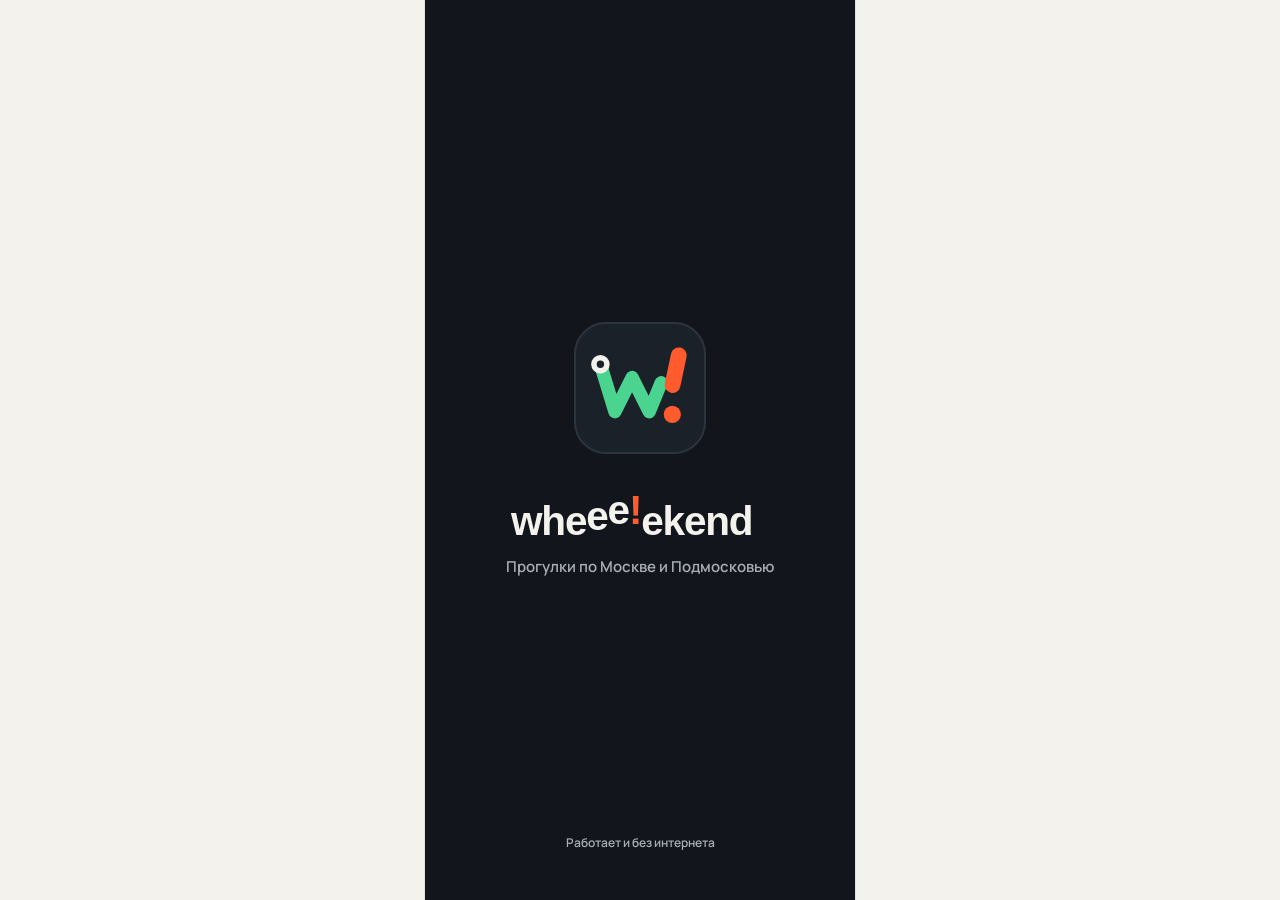
==== commit 7f51e3bc: "Build working PWA routes, interactive maps and catalogue refresh" ====
--- a/index.html
+++ b/index.html
@@ -30,7 +30,8 @@
       } catch (e) {}
     })();
   </script>
-  <script src="https://api-maps.yandex.ru/2.1/?lang=ru_RU" type="text/javascript"></script>
+  <link rel="stylesheet" href="vendor/leaflet.css" />
+  <script defer src="vendor/leaflet.js"></script>
   <link rel="stylesheet" href="tokens.css" />
   <link rel="stylesheet" href="styles.css" />
 </head>
@@ -38,7 +39,7 @@
   <div id="offlineBanner" class="offline-banner" role="status" hidden>
     <span class="offline-banner-icon" data-icon="i-wifi-off"></span>
     <span>
-      <strong>Нет сети — всё работает</strong>
+      <strong>Нет сети — доступна сохранённая база</strong>
       <span>Маршруты собираем из сохранённой базы. Отметки отправим, когда появится интернет.</span>
     </span>
   </div>
--- a/vendor/leaflet.css
+++ b/vendor/leaflet.css
@@ -0,0 +1,661 @@
+/* required styles */
+
+.leaflet-pane,
+.leaflet-tile,
+.leaflet-marker-icon,
+.leaflet-marker-shadow,
+.leaflet-tile-container,
+.leaflet-pane > svg,
+.leaflet-pane > canvas,
+.leaflet-zoom-box,
+.leaflet-image-layer,
+.leaflet-layer {
+	position: absolute;
+	left: 0;
+	top: 0;
+	}
+.leaflet-container {
+	overflow: hidden;
+	}
+.leaflet-tile,
+.leaflet-marker-icon,
+.leaflet-marker-shadow {
+	-webkit-user-select: none;
+	   -moz-user-select: none;
+	        user-select: none;
+	  -webkit-user-drag: none;
+	}
+/* Prevents IE11 from highlighting tiles in blue */
+.leaflet-tile::selection {
+	background: transparent;
+}
+/* Safari renders non-retina tile on retina better with this, but Chrome is worse */
+.leaflet-safari .leaflet-tile {
+	image-rendering: -webkit-optimize-contrast;
+	}
+/* hack that prevents hw layers "stretching" when loading new tiles */
+.leaflet-safari .leaflet-tile-container {
+	width: 1600px;
+	height: 1600px;
+	-webkit-transform-origin: 0 0;
+	}
+.leaflet-marker-icon,
+.leaflet-marker-shadow {
+	display: block;
+	}
+/* .leaflet-container svg: reset svg max-width decleration shipped in Joomla! (joomla.org) 3.x */
+/* .leaflet-container img: map is broken in FF if you have max-width: 100% on tiles */
+.leaflet-container .leaflet-overlay-pane svg {
+	max-width: none !important;
+	max-height: none !important;
+	}
+.leaflet-container .leaflet-marker-pane img,
+.leaflet-container .leaflet-shadow-pane img,
+.leaflet-container .leaflet-tile-pane img,
+.leaflet-container img.leaflet-image-layer,
+.leaflet-container .leaflet-tile {
+	max-width: none !important;
+	max-height: none !important;
+	width: auto;
+	padding: 0;
+	}
+
+.leaflet-container img.leaflet-tile {
+	/* See: https://bugs.chromium.org/p/chromium/issues/detail?id=600120 */
+	mix-blend-mode: plus-lighter;
+}
+
+.leaflet-container.leaflet-touch-zoom {
+	-ms-touch-action: pan-x pan-y;
+	touch-action: pan-x pan-y;
+	}
+.leaflet-container.leaflet-touch-drag {
+	-ms-touch-action: pinch-zoom;
+	/* Fallback for FF which doesn't support pinch-zoom */
+	touch-action: none;
+	touch-action: pinch-zoom;
+}
+.leaflet-container.leaflet-touch-drag.leaflet-touch-zoom {
+	-ms-touch-action: none;
+	touch-action: none;
+}
+.leaflet-container {
+	-webkit-tap-highlight-color: transparent;
+}
+.leaflet-container a {
+	-webkit-tap-highlight-color: rgba(51, 181, 229, 0.4);
+}
+.leaflet-tile {
+	filter: inherit;
+	visibility: hidden;
+	}
+.leaflet-tile-loaded {
+	visibility: inherit;
+	}
+.leaflet-zoom-box {
+	width: 0;
+	height: 0;
+	-moz-box-sizing: border-box;
+	     box-sizing: border-box;
+	z-index: 800;
+	}
+/* workaround for https://bugzilla.mozilla.org/show_bug.cgi?id=888319 */
+.leaflet-overlay-pane svg {
+	-moz-user-select: none;
+	}
+
+.leaflet-pane         { z-index: 400; }
+
+.leaflet-tile-pane    { z-index: 200; }
+.leaflet-overlay-pane { z-index: 400; }
+.leaflet-shadow-pane  { z-index: 500; }
+.leaflet-marker-pane  { z-index: 600; }
+.leaflet-tooltip-pane   { z-index: 650; }
+.leaflet-popup-pane   { z-index: 700; }
+
+.leaflet-map-pane canvas { z-index: 100; }
+.leaflet-map-pane svg    { z-index: 200; }
+
+.leaflet-vml-shape {
+	width: 1px;
+	height: 1px;
+	}
+.lvml {
+	behavior: url(#default#VML);
+	display: inline-block;
+	position: absolute;
+	}
+
+
+/* control positioning */
+
+.leaflet-control {
+	position: relative;
+	z-index: 800;
+	pointer-events: visiblePainted; /* IE 9-10 doesn't have auto */
+	pointer-events: auto;
+	}
+.leaflet-top,
+.leaflet-bottom {
+	position: absolute;
+	z-index: 1000;
+	pointer-events: none;
+	}
+.leaflet-top {
+	top: 0;
+	}
+.leaflet-right {
+	right: 0;
+	}
+.leaflet-bottom {
+	bottom: 0;
+	}
+.leaflet-left {
+	left: 0;
+	}
+.leaflet-control {
+	float: left;
+	clear: both;
+	}
+.leaflet-right .leaflet-control {
+	float: right;
+	}
+.leaflet-top .leaflet-control {
+	margin-top: 10px;
+	}
+.leaflet-bottom .leaflet-control {
+	margin-bottom: 10px;
+	}
+.leaflet-left .leaflet-control {
+	margin-left: 10px;
+	}
+.leaflet-right .leaflet-control {
+	margin-right: 10px;
+	}
+
+
+/* zoom and fade animations */
+
+.leaflet-fade-anim .leaflet-popup {
+	opacity: 0;
+	-webkit-transition: opacity 0.2s linear;
+	   -moz-transition: opacity 0.2s linear;
+	        transition: opacity 0.2s linear;
+	}
+.leaflet-fade-anim .leaflet-map-pane .leaflet-popup {
+	opacity: 1;
+	}
+.leaflet-zoom-animated {
+	-webkit-transform-origin: 0 0;
+	    -ms-transform-origin: 0 0;
+	        transform-origin: 0 0;
+	}
+svg.leaflet-zoom-animated {
+	will-change: transform;
+}
+
+.leaflet-zoom-anim .leaflet-zoom-animated {
+	-webkit-transition: -webkit-transform 0.25s cubic-bezier(0,0,0.25,1);
+	   -moz-transition:    -moz-transform 0.25s cubic-bezier(0,0,0.25,1);
+	        transition:         transform 0.25s cubic-bezier(0,0,0.25,1);
+	}
+.leaflet-zoom-anim .leaflet-tile,
+.leaflet-pan-anim .leaflet-tile {
+	-webkit-transition: none;
+	   -moz-transition: none;
+	        transition: none;
+	}
+
+.leaflet-zoom-anim .leaflet-zoom-hide {
+	visibility: hidden;
+	}
+
+
+/* cursors */
+
+.leaflet-interactive {
+	cursor: pointer;
+	}
+.leaflet-grab {
+	cursor: -webkit-grab;
+	cursor:    -moz-grab;
+	cursor:         grab;
+	}
+.leaflet-crosshair,
+.leaflet-crosshair .leaflet-interactive {
+	cursor: crosshair;
+	}
+.leaflet-popup-pane,
+.leaflet-control {
+	cursor: auto;
+	}
+.leaflet-dragging .leaflet-grab,
+.leaflet-dragging .leaflet-grab .leaflet-interactive,
+.leaflet-dragging .leaflet-marker-draggable {
+	cursor: move;
+	cursor: -webkit-grabbing;
+	cursor:    -moz-grabbing;
+	cursor:         grabbing;
+	}
+
+/* marker & overlays interactivity */
+.leaflet-marker-icon,
+.leaflet-marker-shadow,
+.leaflet-image-layer,
+.leaflet-pane > svg path,
+.leaflet-tile-container {
+	pointer-events: none;
+	}
+
+.leaflet-marker-icon.leaflet-interactive,
+.leaflet-image-layer.leaflet-interactive,
+.leaflet-pane > svg path.leaflet-interactive,
+svg.leaflet-image-layer.leaflet-interactive path {
+	pointer-events: visiblePainted; /* IE 9-10 doesn't have auto */
+	pointer-events: auto;
+	}
+
+/* visual tweaks */
+
+.leaflet-container {
+	background: #ddd;
+	outline-offset: 1px;
+	}
+.leaflet-container a {
+	color: #0078A8;
+	}
+.leaflet-zoom-box {
+	border: 2px dotted #38f;
+	background: rgba(255,255,255,0.5);
+	}
+
+
+/* general typography */
+.leaflet-container {
+	font-family: "Helvetica Neue", Arial, Helvetica, sans-serif;
+	font-size: 12px;
+	font-size: 0.75rem;
+	line-height: 1.5;
+	}
+
+
+/* general toolbar styles */
+
+.leaflet-bar {
+	box-shadow: 0 1px 5px rgba(0,0,0,0.65);
+	border-radius: 4px;
+	}
+.leaflet-bar a {
+	background-color: #fff;
+	border-bottom: 1px solid #ccc;
+	width: 26px;
+	height: 26px;
+	line-height: 26px;
+	display: block;
+	text-align: center;
+	text-decoration: none;
+	color: black;
+	}
+.leaflet-bar a,
+.leaflet-control-layers-toggle {
+	background-position: 50% 50%;
+	background-repeat: no-repeat;
+	display: block;
+	}
+.leaflet-bar a:hover,
+.leaflet-bar a:focus {
+	background-color: #f4f4f4;
+	}
+.leaflet-bar a:first-child {
+	border-top-left-radius: 4px;
+	border-top-right-radius: 4px;
+	}
+.leaflet-bar a:last-child {
+	border-bottom-left-radius: 4px;
+	border-bottom-right-radius: 4px;
+	border-bottom: none;
+	}
+.leaflet-bar a.leaflet-disabled {
+	cursor: default;
+	background-color: #f4f4f4;
+	color: #bbb;
+	}
+
+.leaflet-touch .leaflet-bar a {
+	width: 30px;
+	height: 30px;
+	line-height: 30px;
+	}
+.leaflet-touch .leaflet-bar a:first-child {
+	border-top-left-radius: 2px;
+	border-top-right-radius: 2px;
+	}
+.leaflet-touch .leaflet-bar a:last-child {
+	border-bottom-left-radius: 2px;
+	border-bottom-right-radius: 2px;
+	}
+
+/* zoom control */
+
+.leaflet-control-zoom-in,
+.leaflet-control-zoom-out {
+	font: bold 18px 'Lucida Console', Monaco, monospace;
+	text-indent: 1px;
+	}
+
+.leaflet-touch .leaflet-control-zoom-in, .leaflet-touch .leaflet-control-zoom-out  {
+	font-size: 22px;
+	}
+
+
+/* layers control */
+
+.leaflet-control-layers {
+	box-shadow: 0 1px 5px rgba(0,0,0,0.4);
+	background: #fff;
+	border-radius: 5px;
+	}
+.leaflet-control-layers-toggle {
+	background-image: url(images/layers.png);
+	width: 36px;
+	height: 36px;
+	}
+.leaflet-retina .leaflet-control-layers-toggle {
+	background-image: url(images/layers-2x.png);
+	background-size: 26px 26px;
+	}
+.leaflet-touch .leaflet-control-layers-toggle {
+	width: 44px;
+	height: 44px;
+	}
+.leaflet-control-layers .leaflet-control-layers-list,
+.leaflet-control-layers-expanded .leaflet-control-layers-toggle {
+	display: none;
+	}
+.leaflet-control-layers-expanded .leaflet-control-layers-list {
+	display: block;
+	position: relative;
+	}
+.leaflet-control-layers-expanded {
+	padding: 6px 10px 6px 6px;
+	color: #333;
+	background: #fff;
+	}
+.leaflet-control-layers-scrollbar {
+	overflow-y: scroll;
+	overflow-x: hidden;
+	padding-right: 5px;
+	}
+.leaflet-control-layers-selector {
+	margin-top: 2px;
+	position: relative;
+	top: 1px;
+	}
+.leaflet-control-layers label {
+	display: block;
+	font-size: 13px;
+	font-size: 1.08333em;
+	}
+.leaflet-control-layers-separator {
+	height: 0;
+	border-top: 1px solid #ddd;
+	margin: 5px -10px 5px -6px;
+	}
+
+/* Default icon URLs */
+.leaflet-default-icon-path { /* used only in path-guessing heuristic, see L.Icon.Default */
+	background-image: url(images/marker-icon.png);
+	}
+
+
+/* attribution and scale controls */
+
+.leaflet-container .leaflet-control-attribution {
+	background: #fff;
+	background: rgba(255, 255, 255, 0.8);
+	margin: 0;
+	}
+.leaflet-control-attribution,
+.leaflet-control-scale-line {
+	padding: 0 5px;
+	color: #333;
+	line-height: 1.4;
+	}
+.leaflet-control-attribution a {
+	text-decoration: none;
+	}
+.leaflet-control-attribution a:hover,
+.leaflet-control-attribution a:focus {
+	text-decoration: underline;
+	}
+.leaflet-attribution-flag {
+	display: inline !important;
+	vertical-align: baseline !important;
+	width: 1em;
+	height: 0.6669em;
+	}
+.leaflet-left .leaflet-control-scale {
+	margin-left: 5px;
+	}
+.leaflet-bottom .leaflet-control-scale {
+	margin-bottom: 5px;
+	}
+.leaflet-control-scale-line {
+	border: 2px solid #777;
+	border-top: none;
+	line-height: 1.1;
+	padding: 2px 5px 1px;
+	white-space: nowrap;
+	-moz-box-sizing: border-box;
+	     box-sizing: border-box;
+	background: rgba(255, 255, 255, 0.8);
+	text-shadow: 1px 1px #fff;
+	}
+.leaflet-control-scale-line:not(:first-child) {
+	border-top: 2px solid #777;
+	border-bottom: none;
+	margin-top: -2px;
+	}
+.leaflet-control-scale-line:not(:first-child):not(:last-child) {
+	border-bottom: 2px solid #777;
+	}
+
+.leaflet-touch .leaflet-control-attribution,
+.leaflet-touch .leaflet-control-layers,
+.leaflet-touch .leaflet-bar {
+	box-shadow: none;
+	}
+.leaflet-touch .leaflet-control-layers,
+.leaflet-touch .leaflet-bar {
+	border: 2px solid rgba(0,0,0,0.2);
+	background-clip: padding-box;
+	}
+
+
+/* popup */
+
+.leaflet-popup {
+	position: absolute;
+	text-align: center;
+	margin-bottom: 20px;
+	}
+.leaflet-popup-content-wrapper {
+	padding: 1px;
+	text-align: left;
+	border-radius: 12px;
+	}
+.leaflet-popup-content {
+	margin: 13px 24px 13px 20px;
+	line-height: 1.3;
+	font-size: 13px;
+	font-size: 1.08333em;
+	min-height: 1px;
+	}
+.leaflet-popup-content p {
+	margin: 17px 0;
+	margin: 1.3em 0;
+	}
+.leaflet-popup-tip-container {
+	width: 40px;
+	height: 20px;
+	position: absolute;
+	left: 50%;
+	margin-top: -1px;
+	margin-left: -20px;
+	overflow: hidden;
+	pointer-events: none;
+	}
+.leaflet-popup-tip {
+	width: 17px;
+	height: 17px;
+	padding: 1px;
+
+	margin: -10px auto 0;
+	pointer-events: auto;
+
+	-webkit-transform: rotate(45deg);
+	   -moz-transform: rotate(45deg);
+	    -ms-transform: rotate(45deg);
+	        transform: rotate(45deg);
+	}
+.leaflet-popup-content-wrapper,
+.leaflet-popup-tip {
+	background: white;
+	color: #333;
+	box-shadow: 0 3px 14px rgba(0,0,0,0.4);
+	}
+.leaflet-container a.leaflet-popup-close-button {
+	position: absolute;
+	top: 0;
+	right: 0;
+	border: none;
+	text-align: center;
+	width: 24px;
+	height: 24px;
+	font: 16px/24px Tahoma, Verdana, sans-serif;
+	color: #757575;
+	text-decoration: none;
+	background: transparent;
+	}
+.leaflet-container a.leaflet-popup-close-button:hover,
+.leaflet-container a.leaflet-popup-close-button:focus {
+	color: #585858;
+	}
+.leaflet-popup-scrolled {
+	overflow: auto;
+	}
+
+.leaflet-oldie .leaflet-popup-content-wrapper {
+	-ms-zoom: 1;
+	}
+.leaflet-oldie .leaflet-popup-tip {
+	width: 24px;
+	margin: 0 auto;
+
+	-ms-filter: "progid:DXImageTransform.Microsoft.Matrix(M11=0.70710678, M12=0.70710678, M21=-0.70710678, M22=0.70710678)";
+	filter: progid:DXImageTransform.Microsoft.Matrix(M11=0.70710678, M12=0.70710678, M21=-0.70710678, M22=0.70710678);
+	}
+
+.leaflet-oldie .leaflet-control-zoom,
+.leaflet-oldie .leaflet-control-layers,
+.leaflet-oldie .leaflet-popup-content-wrapper,
+.leaflet-oldie .leaflet-popup-tip {
+	border: 1px solid #999;
+	}
+
+
+/* div icon */
+
+.leaflet-div-icon {
+	background: #fff;
+	border: 1px solid #666;
+	}
+
+
+/* Tooltip */
+/* Base styles for the element that has a tooltip */
+.leaflet-tooltip {
+	position: absolute;
+	padding: 6px;
+	background-color: #fff;
+	border: 1px solid #fff;
+	border-radius: 3px;
+	color: #222;
+	white-space: nowrap;
+	-webkit-user-select: none;
+	-moz-user-select: none;
+	-ms-user-select: none;
+	user-select: none;
+	pointer-events: none;
+	box-shadow: 0 1px 3px rgba(0,0,0,0.4);
+	}
+.leaflet-tooltip.leaflet-interactive {
+	cursor: pointer;
+	pointer-events: auto;
+	}
+.leaflet-tooltip-top:before,
+.leaflet-tooltip-bottom:before,
+.leaflet-tooltip-left:before,
+.leaflet-tooltip-right:before {
+	position: absolute;
+	pointer-events: none;
+	border: 6px solid transparent;
+	background: transparent;
+	content: "";
+	}
+
+/* Directions */
+
+.leaflet-tooltip-bottom {
+	margin-top: 6px;
+}
+.leaflet-tooltip-top {
+	margin-top: -6px;
+}
+.leaflet-tooltip-bottom:before,
+.leaflet-tooltip-top:before {
+	left: 50%;
+	margin-left: -6px;
+	}
+.leaflet-tooltip-top:before {
+	bottom: 0;
+	margin-bottom: -12px;
+	border-top-color: #fff;
+	}
+.leaflet-tooltip-bottom:before {
+	top: 0;
+	margin-top: -12px;
+	margin-left: -6px;
+	border-bottom-color: #fff;
+	}
+.leaflet-tooltip-left {
+	margin-left: -6px;
+}
+.leaflet-tooltip-right {
+	margin-left: 6px;
+}
+.leaflet-tooltip-left:before,
+.leaflet-tooltip-right:before {
+	top: 50%;
+	margin-top: -6px;
+	}
+.leaflet-tooltip-left:before {
+	right: 0;
+	margin-right: -12px;
+	border-left-color: #fff;
+	}
+.leaflet-tooltip-right:before {
+	left: 0;
+	margin-left: -12px;
+	border-right-color: #fff;
+	}
+
+/* Printing */
+
+@media print {
+	/* Prevent printers from removing background-images of controls. */
+	.leaflet-control {
+		-webkit-print-color-adjust: exact;
+		print-color-adjust: exact;
+		}
+	}
--- a/tokens.css
+++ b/tokens.css
@@ -2,7 +2,56 @@
    Подключать первым файлом стилей. Тема: по умолчанию системная;
    ручной выбор пишет data-theme="light" | "dark" на <html>. */
 
-@import url("https://fonts.googleapis.com/css2?family=Unbounded:wght@700;800&family=Manrope:wght@400;500;600;700;800&display=swap");
+@font-face {
+  font-family: 'Manrope';
+  font-style: normal;
+  font-weight: 400;
+  font-display: swap;
+  src: url(fonts/font-0.ttf) format('truetype');
+}
+@font-face {
+  font-family: 'Manrope';
+  font-style: normal;
+  font-weight: 500;
+  font-display: swap;
+  src: url(fonts/font-1.ttf) format('truetype');
+}
+@font-face {
+  font-family: 'Manrope';
+  font-style: normal;
+  font-weight: 600;
+  font-display: swap;
+  src: url(fonts/font-2.ttf) format('truetype');
+}
+@font-face {
+  font-family: 'Manrope';
+  font-style: normal;
+  font-weight: 700;
+  font-display: swap;
+  src: url(fonts/font-3.ttf) format('truetype');
+}
+@font-face {
+  font-family: 'Manrope';
+  font-style: normal;
+  font-weight: 800;
+  font-display: swap;
+  src: url(fonts/font-4.ttf) format('truetype');
+}
+@font-face {
+  font-family: 'Unbounded';
+  font-style: normal;
+  font-weight: 700;
+  font-display: swap;
+  src: url(fonts/font-5.ttf) format('truetype');
+}
+@font-face {
+  font-family: 'Unbounded';
+  font-style: normal;
+  font-weight: 800;
+  font-display: swap;
+  src: url(fonts/font-6.ttf) format('truetype');
+}
+
 
 :root {
   /* Шрифты */
@@ -39,6 +88,10 @@
   --tint-wow: #FFE7DF;
   --grabber: #CFCBC0;
   --map-bg: #ECE8DD;
+  --map-water: #BFD8E6;
+  --sun: #E2911B;
+  --overlay-photo: rgba(18,22,28,.62);
+  --overlay-photo-soft: rgba(18,22,28,.35);
 
   /* Радиусы */
   --r-chip: 999px;
@@ -97,7 +150,7 @@
     --text-inverse: #12161C; --text-inverse-muted: #5E636B;
     --route-text: #4BD48F; --wow-text: #FF8A66;
     --tint-route: #173326; --tint-route-text: #7BE3AE; --tint-wow: #3A1E14;
-    --grabber: #4C5562; --map-bg: #161B22;
+    --grabber: #4C5562; --map-bg: #161B22; --map-water: #22303C;
     color-scheme: dark;
   }
 }
@@ -108,7 +161,7 @@
   --text-inverse: #12161C; --text-inverse-muted: #5E636B;
   --route-text: #4BD48F; --wow-text: #FF8A66;
   --tint-route: #173326; --tint-route-text: #7BE3AE; --tint-wow: #3A1E14;
-  --grabber: #4C5562; --map-bg: #161B22;
+  --grabber: #4C5562; --map-bg: #161B22; --map-water: #22303C;
   color-scheme: dark;
 }
 
@@ -117,6 +170,7 @@
 .theme-ink {
   --bg: #12161C; --surface: #1B2129; --surface-raised: #1E242D; --line: #2C3440;
   --text: #F4F2EC; --text-body: #DADDE2; --text-muted: #A9AEB6;
+  --tint-route: #173326; --tint-route-text: #7BE3AE; --tint-wow: #3A1E14; --wow-text: #FF8A66;
   color-scheme: dark;
 }
 
--- a/styles.css
+++ b/styles.css
@@ -109,7 +109,7 @@
 }
 .icon-btn .icon { width: 20px; height: 20px; }
 .icon-btn-dark { background: var(--surface); border-color: var(--line); color: var(--text); }
-.icon-btn-on-photo { background: rgba(18,22,28,.6); border: 0; color: #fff; backdrop-filter: blur(8px); }
+.icon-btn-on-photo { background: var(--overlay-photo); border: 0; color: var(--paper); backdrop-filter: blur(8px); }
 .icon-btn.is-disabled { opacity: .35; pointer-events: none; }
 .heart-btn { width: 44px; height: 44px; border-radius: 999px; background: var(--surface); display: flex; align-items: center; justify-content: center; color: var(--text); box-shadow: var(--shadow-card); }
 .heart-btn .icon { width: 22px; height: 22px; }
@@ -245,8 +245,8 @@
 .swipe-photos { position: absolute; top: 12px; left: 12px; right: 12px; display: grid; grid-auto-flow: column; grid-auto-columns: 1fr; gap: 4px; }
 .swipe-photos span { height: 3px; border-radius: 3px; background: rgba(255,255,255,.35); }
 .swipe-photos span.on { background: rgba(255,255,255,.95); }
-.swipe-category { position: absolute; top: 26px; left: 14px; background: rgba(18,22,28,.72); color: var(--paper); border-radius: 999px; padding: 7px 12px; font-size: 13px; font-weight: 700; }
-.swipe-stamp { position: absolute; font-family: var(--font-display); font-weight: 800; padding: 4px 14px; border-radius: 12px; background: rgba(18,22,28,.35); opacity: 0; pointer-events: none; text-transform: uppercase; }
+.swipe-category { position: absolute; top: 26px; left: 14px; background: var(--overlay-photo); color: var(--paper); border-radius: 999px; padding: 7px 12px; font-size: 13px; font-weight: 700; }
+.swipe-stamp { position: absolute; font-family: var(--font-display); font-weight: 800; padding: 4px 14px; border-radius: 12px; background: var(--overlay-photo-soft); opacity: 0; pointer-events: none; text-transform: uppercase; }
 .stamp-like { top: 70px; left: 22px; transform: rotate(-14deg); border: 3px solid var(--route); color: var(--route); font-size: 30px; }
 .stamp-no { top: 70px; right: 22px; transform: rotate(14deg); border: 3px solid var(--paper); color: var(--paper); font-size: 26px; }
 .stamp-visited { top: 190px; left: 50%; transform: translateX(-50%); border: 3px solid var(--wow); color: var(--wow); font-size: 28px; }
@@ -256,7 +256,7 @@
 .card-title-small { font-size: 22px; }
 .swipe-desc { color: var(--text-body); font-size: 15px; line-height: 1.4; display: -webkit-box; -webkit-line-clamp: 2; -webkit-box-orient: vertical; overflow: hidden; }
 .swipe-meta { display: flex; align-items: center; gap: 6px; flex-wrap: wrap; font-size: 13px; font-weight: 600; color: var(--text-inverse-muted); }
-.metro-mark { width: 16px; height: 16px; border-radius: 50%; background: var(--metro); color: #fff; font-size: 10px; font-weight: 800; display: inline-flex; align-items: center; justify-content: center; font-style: normal; flex-shrink: 0; }
+.metro-mark { width: 16px; height: 16px; border-radius: 50%; background: var(--metro); color: var(--paper); font-size: 10px; font-weight: 800; display: inline-flex; align-items: center; justify-content: center; font-style: normal; flex-shrink: 0; }
 .swipe-controls { display: flex; justify-content: center; gap: 28px; margin-top: 22px; }
 .swipe-action { display: flex; flex-direction: column; align-items: center; gap: 8px; }
 .swipe-action > span { width: 64px; height: 64px; border-radius: 50%; display: flex; align-items: center; justify-content: center; background: var(--surface); border: 1.5px solid var(--line); color: var(--text); }
@@ -293,7 +293,7 @@
 /* ---------- walks ---------- */
 .walks-top { display: flex; align-items: center; justify-content: space-between; gap: 12px; min-height: 44px; }
 .weather-chip { display: inline-flex; align-items: center; gap: 8px; background: var(--surface); border: 1px solid var(--line); border-radius: 999px; padding: 8px 12px; font-size: 13px; font-weight: 700; }
-.weather-sun { color: #E2911B; display: inline-flex; }
+.weather-sun { color: var(--sun); display: inline-flex; }
 .weather-sun .icon { width: 16px; height: 16px; }
 .avatar { width: 44px; height: 44px; border-radius: 50%; background: var(--ink); color: var(--route); font-size: 15px; font-weight: 800; display: inline-flex; align-items: center; justify-content: center; flex-shrink: 0; }
 .avatar-lg { width: 60px; height: 60px; font-family: var(--font-display); font-size: 22px; }
@@ -314,7 +314,7 @@
 .loading-map svg { width: 100%; display: block; }
 .map-bg { fill: var(--map-bg); }
 .map-road { stroke: var(--surface); fill: none; }
-.map-water { stroke: #BFD8E6; }
+.map-water { stroke: var(--map-water); }
 .map-route { stroke: var(--route-text); }
 .map-marker { fill: var(--ink); stroke: var(--surface); }
 .map-marker-text { fill: var(--surface); }
@@ -349,7 +349,7 @@
 .collage img, .collage .photo-fallback { width: 100%; height: 100%; object-fit: cover; }
 .collage-0 { grid-row: span 2; }
 .route-card-photo .heart-btn { position: absolute; top: 10px; right: 10px; }
-.photo-more { position: absolute; left: 10px; bottom: 10px; background: rgba(18,22,28,.72); color: var(--paper); border-radius: 999px; padding: 5px 10px; font-size: 12px; font-weight: 700; }
+.photo-more { position: absolute; left: 10px; bottom: 10px; background: var(--overlay-photo); color: var(--paper); border-radius: 999px; padding: 5px 10px; font-size: 12px; font-weight: 700; }
 .route-card-body { padding: 16px 18px 18px; display: flex; flex-direction: column; gap: 10px; }
 .route-cluster { font-size: 11px; font-weight: 800; letter-spacing: .08em; text-transform: uppercase; color: var(--route-text); }
 .route-card-title { font-family: var(--font-display); font-size: 19px; font-weight: 700; line-height: 1.2; letter-spacing: -0.01em; }
@@ -436,12 +436,12 @@
 .place-add p { font-size: 14px; color: var(--text-muted); }
 .place-progress { position: absolute; top: 50px; left: 16px; right: 16px; display: grid; grid-auto-flow: column; grid-auto-columns: 1fr; gap: 4px; }
 .place-progress span { height: 3px; border-radius: 3px; background: rgba(255,255,255,.4); }
-.place-progress span.on { background: #fff; }
+.place-progress span.on { background: var(--paper); }
 .place-tap { position: absolute; top: 110px; bottom: 60px; background: transparent; z-index: 2; }
 .place-tap-left { left: 0; width: 35%; }
 .place-tap-right { right: 0; width: 65%; }
 .place-controls { position: absolute; top: 64px; left: 16px; right: 16px; display: flex; justify-content: space-between; z-index: 3; }
-.photo-counter { position: absolute; right: 16px; bottom: 52px; background: rgba(18,22,28,.7); color: var(--paper); border-radius: 999px; padding: 6px 11px; font-size: 13px; font-weight: 700; }
+.photo-counter { position: absolute; right: 16px; bottom: 52px; background: var(--overlay-photo); color: var(--paper); border-radius: 999px; padding: 6px 11px; font-size: 13px; font-weight: 700; }
 .place-sheet { position: absolute; left: 0; right: 0; top: 318px; bottom: 0; background: var(--bg); border-radius: 28px 28px 0 0; padding: 10px 20px 0; display: flex; flex-direction: column; }
 .place-content { flex: 1; min-height: 0; overflow-y: auto; padding-bottom: 10px; }
 .place-chips { display: flex; gap: 6px; flex-wrap: wrap; margin-top: 14px; }
@@ -636,7 +636,7 @@
 .toast-text { flex: 1; font-size: 13px; font-weight: 700; display: flex; align-items: center; gap: 8px; }
 .toast-icon { width: 18px; height: 18px; color: var(--route); }
 .toast-action { min-height: 36px; border-radius: 10px; background: var(--surface); color: var(--route-text); padding: 0 12px; font-size: 13px; font-weight: 800; }
-.sheet-backdrop { position: fixed; inset: 0; background: rgba(18,22,28,.45); z-index: 110; display: flex; align-items: flex-end; justify-content: center; }
+.sheet-backdrop { position: fixed; inset: 0; background: var(--overlay-photo); z-index: 110; display: flex; align-items: flex-end; justify-content: center; }
 .sheet { width: 100%; max-width: 430px; max-height: 88dvh; overflow-y: auto; background: var(--bg); color: var(--text); border-radius: 28px 28px 0 0; padding: 18px 20px calc(24px + env(safe-area-inset-bottom,0px)); position: relative; }
 .sheet-dark { background: var(--surface-inverse); color: var(--text-inverse); }
 .sheet-close { position: absolute; top: 14px; right: 14px; }
@@ -665,12 +665,6 @@
 }
 
 /* ---------- fixes after visual QA ---------- */
-.theme-ink {
-  --tint-route: #173326;
-  --tint-route-text: #7BE3AE;
-  --tint-wow: #3A1E14;
-  --wow-text: #FF8A66;
-}
 .onboarding > .link-btn { color: var(--text-muted); }
 .swipe-card-top { z-index: 5; }
 .swipe-card-under[data-card-index="1"] { z-index: 4; }
@@ -750,9 +744,9 @@
 
 /* dark map: filter instead of flat overlay */
 .route-map-live::after { display: none !important; }
-:root[data-theme="dark"] .route-map-live { filter: brightness(.45) contrast(1.2) saturate(.55); }
+:root[data-theme="dark"] .route-map-live { filter: brightness(.22) contrast(1.1) saturate(.4); }
 @media (prefers-color-scheme: dark) {
-  :root:not([data-theme="light"]) .route-map-live { filter: brightness(.45) contrast(1.2) saturate(.55); }
+  :root:not([data-theme="light"]) .route-map-live { filter: brightness(.22) contrast(1.1) saturate(.4); }
 }
 .loading .screen-title { font-size: 26px; }
 html.is-offline .app-column { padding-top: 64px; }
@@ -772,3 +766,68 @@
 .walk-photo-text h1 { display: -webkit-box; -webkit-line-clamp: 3; -webkit-box-orient: vertical; overflow: hidden; }
 .walk-photo-text h1.walk-title-small { font-size: 22px; line-height: 1.15; }
 .map-metro-label { fill: var(--text-muted); font-family: var(--font-ui); font-size: 11px; font-weight: 700; }
+.onboarding-brand { display: flex; align-items: center; gap: 10px; width: auto; }
+.onboarding-app-icon { width: 44px; height: 44px; border-radius: 12px; }
+.onboarding-wordmark { width: 168px; display: block; }
+.onboarding-wordmark .wordmark { width: 100%; }
+
+/* Yandex Static Maps under our route overlay */
+.yandex-static-layer { position: absolute; inset: 0; z-index: 1; opacity: 0; transition: opacity .25s var(--ease-out); }
+.yandex-static-layer.loaded { opacity: 1; }
+.yandex-static-layer.failed { display: none; }
+.yandex-static-img { width: 100%; height: 100%; object-fit: cover; display: block; }
+.yandex-static-overlay { position: absolute; inset: 0; width: 100%; height: 100%; }
+:root[data-theme="dark"] .yandex-static-img { filter: brightness(.22) contrast(1.1) saturate(.4); }
+@media (prefers-color-scheme: dark) {
+  :root:not([data-theme="light"]) .yandex-static-img { filter: brightness(.22) contrast(1.1) saturate(.4); }
+}
+
+/* Functional mobile interactions */
+.swipe-screen { height: 100dvh; min-height: 0; overscroll-behavior: none; }
+.swipe-stage { height: auto; min-height: 240px; flex: 1; margin-top: 12px; }
+.swipe-card-top { touch-action: none; user-select: none; -webkit-user-select: none; }
+.swipe-card-under { pointer-events: none; }
+.swipe-card img { -webkit-user-drag: none; }
+.swipe-hint { margin-top: 8px; padding-top: 0; }
+.swipe-controls { flex-shrink: 0; margin-top: 24px; }
+.routes-carousel { flex-shrink: 0; padding-bottom: 8px; overscroll-behavior-x: contain; }
+.route-card { display: flex; flex-direction: column; }
+.route-card-body { flex: 1; }
+.route-card .routes-actions { margin-top: auto; padding-top: 8px; grid-template-columns: 48px 1fr; gap: 8px; }
+.route-card .routes-actions .btn { min-height: 48px; padding: 8px; font-size: 13px; }
+.route-card .routes-actions .icon { width: 20px; height: 20px; }
+.routes-refresh { margin-top: 18px; flex-shrink: 0; }
+.routes-help, .route-note, .place-note { color: var(--text-muted); font-size: 12px; line-height: 1.5; margin-top: 10px; }
+.routes-help { text-align: center; }
+.interactive-route-map { position: absolute; inset: 0 0 24px; z-index: 1; background: var(--map-bg); touch-action: none; font-family: var(--font-ui); }
+.route-map-controls { pointer-events: none; z-index: 3; }
+.route-map-controls button, .route-map-controls a { pointer-events: auto; }
+.route-sheet { z-index: 2; }
+.route-pin { background: transparent; }
+.route-pin span { display: flex; align-items: center; justify-content: center; width: 32px; height: 32px; border: 3px solid var(--paper); border-radius: 50%; background: var(--ink); color: var(--paper); font-family: var(--font-ui); font-size: 13px; font-weight: 800; box-shadow: var(--shadow-card); }
+.map-place-button { min-height: 44px; text-align: left; font-weight: 700; color: var(--ink); font-size: 13px; }
+.interactive-route-map .leaflet-control-zoom a { width: 44px; height: 44px; line-height: 44px; color: var(--ink); }
+.interactive-route-map .leaflet-control-attribution { font-size: 9px; }
+.map-status { position: absolute; bottom: 40px; left: 10px; right: 60px; z-index: 2; pointer-events: none; font-size: 11px; padding: 6px 8px; border-radius: 8px; color: var(--text); background: var(--surface); }
+.place-tap { top: 45%; bottom: auto; width: 44px; height: 44px; border-radius: 50%; color: var(--paper); background: var(--overlay-photo); font-size: 30px; line-height: 1; }
+.place-tap-left { left: 12px; }
+.place-tap-right { right: 12px; }
+.place-track { overscroll-behavior-x: contain; }
+.place-controls { top: calc(var(--safe-top) + 14px); }
+.place-progress { top: calc(var(--safe-top) + 65px); pointer-events: none; }
+.place-slide > .photo-fallback { flex-direction: column; gap: 12px; }
+.place-map-link { margin-top: 14px; }
+.place-address { font-size: 14px; margin-top: 12px; }
+@media (max-height: 720px) {
+  .swipe-screen { padding-bottom: calc(var(--safe-bottom) + 8px); }
+  .swipe-stage { min-height: 200px; }
+  .swipe-controls { margin-top: 18px; gap: 22px; }
+  .swipe-action > span { width: 52px; height: 52px; }
+  .swipe-card .card-title { font-size: 22px; }
+  .swipe-desc { font-size: 13px; }
+  .route-card-photo { height: 180px; }
+  .place-gallery { height: 280px; }
+  .place-sheet { top: 248px; }
+}
+.interactive-route-map { bottom: 34px; }
+.interactive-route-map .leaflet-bottom { bottom: 3px; }
